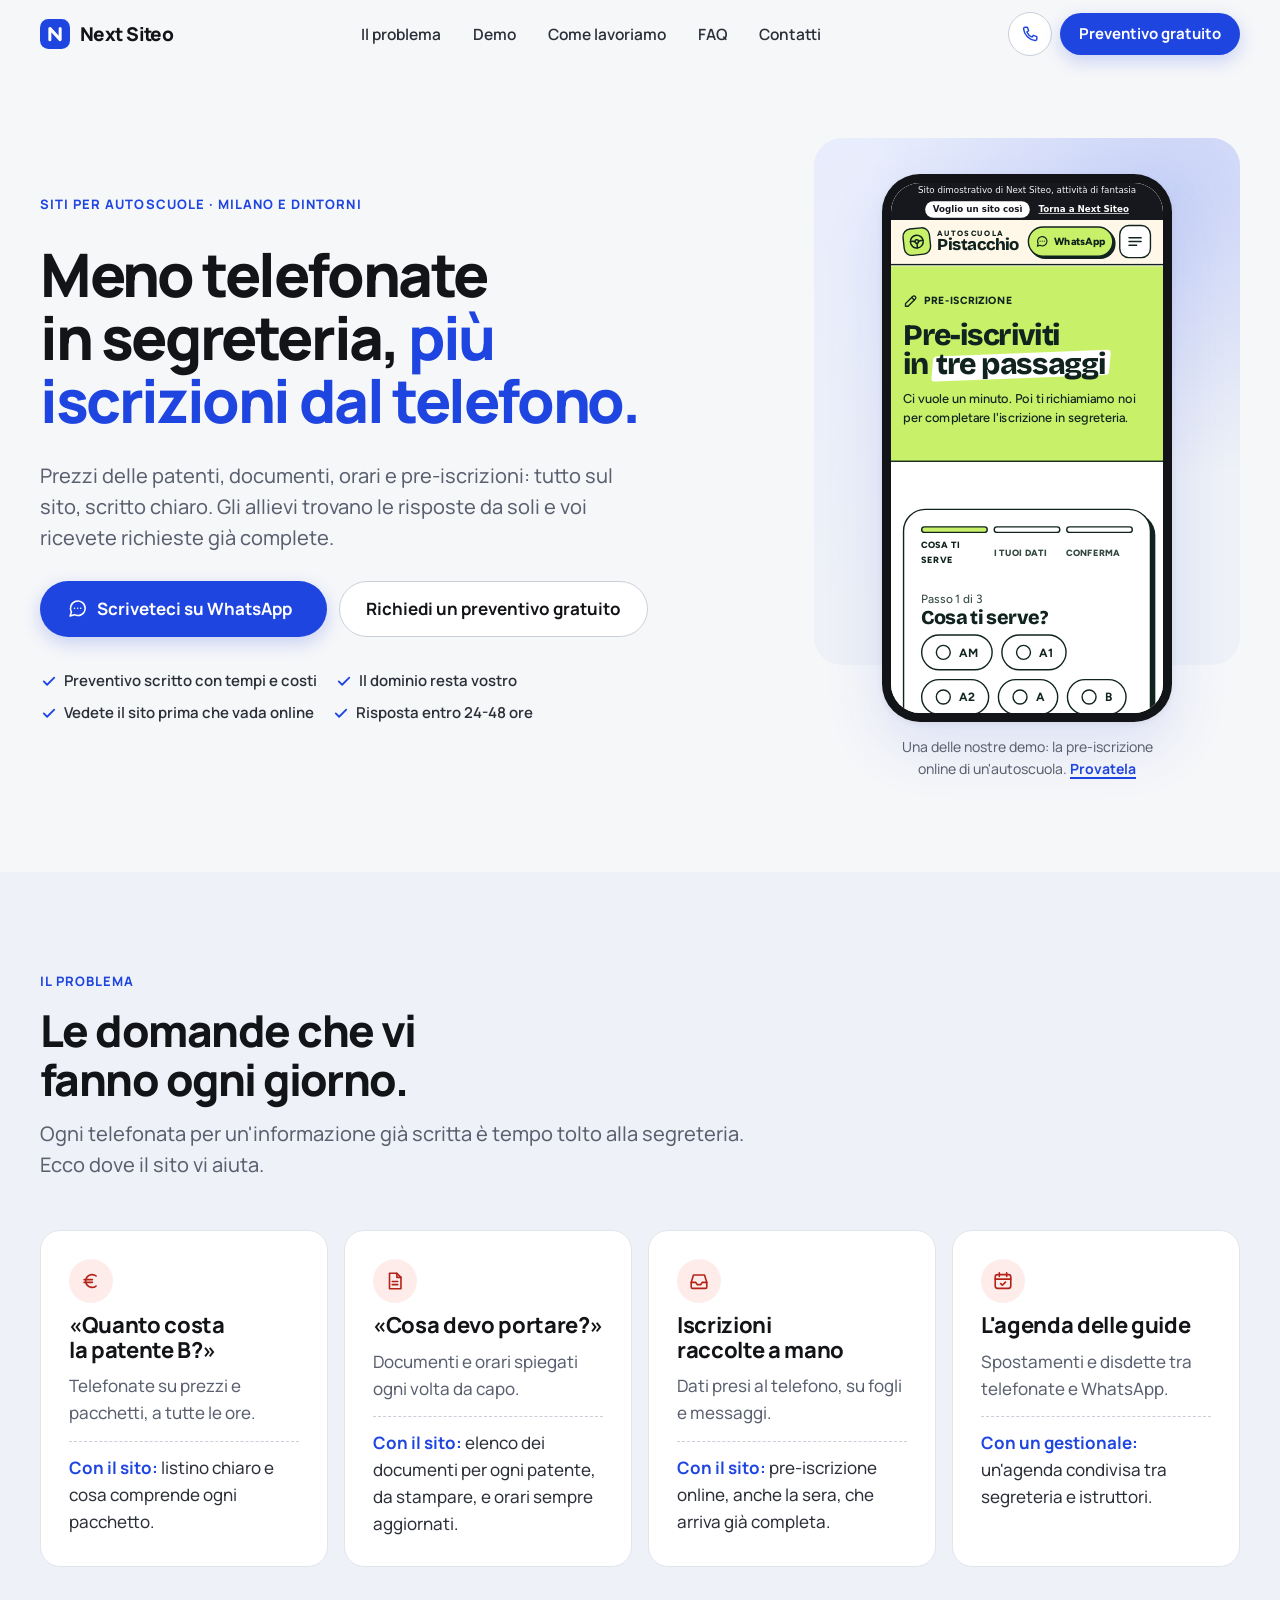
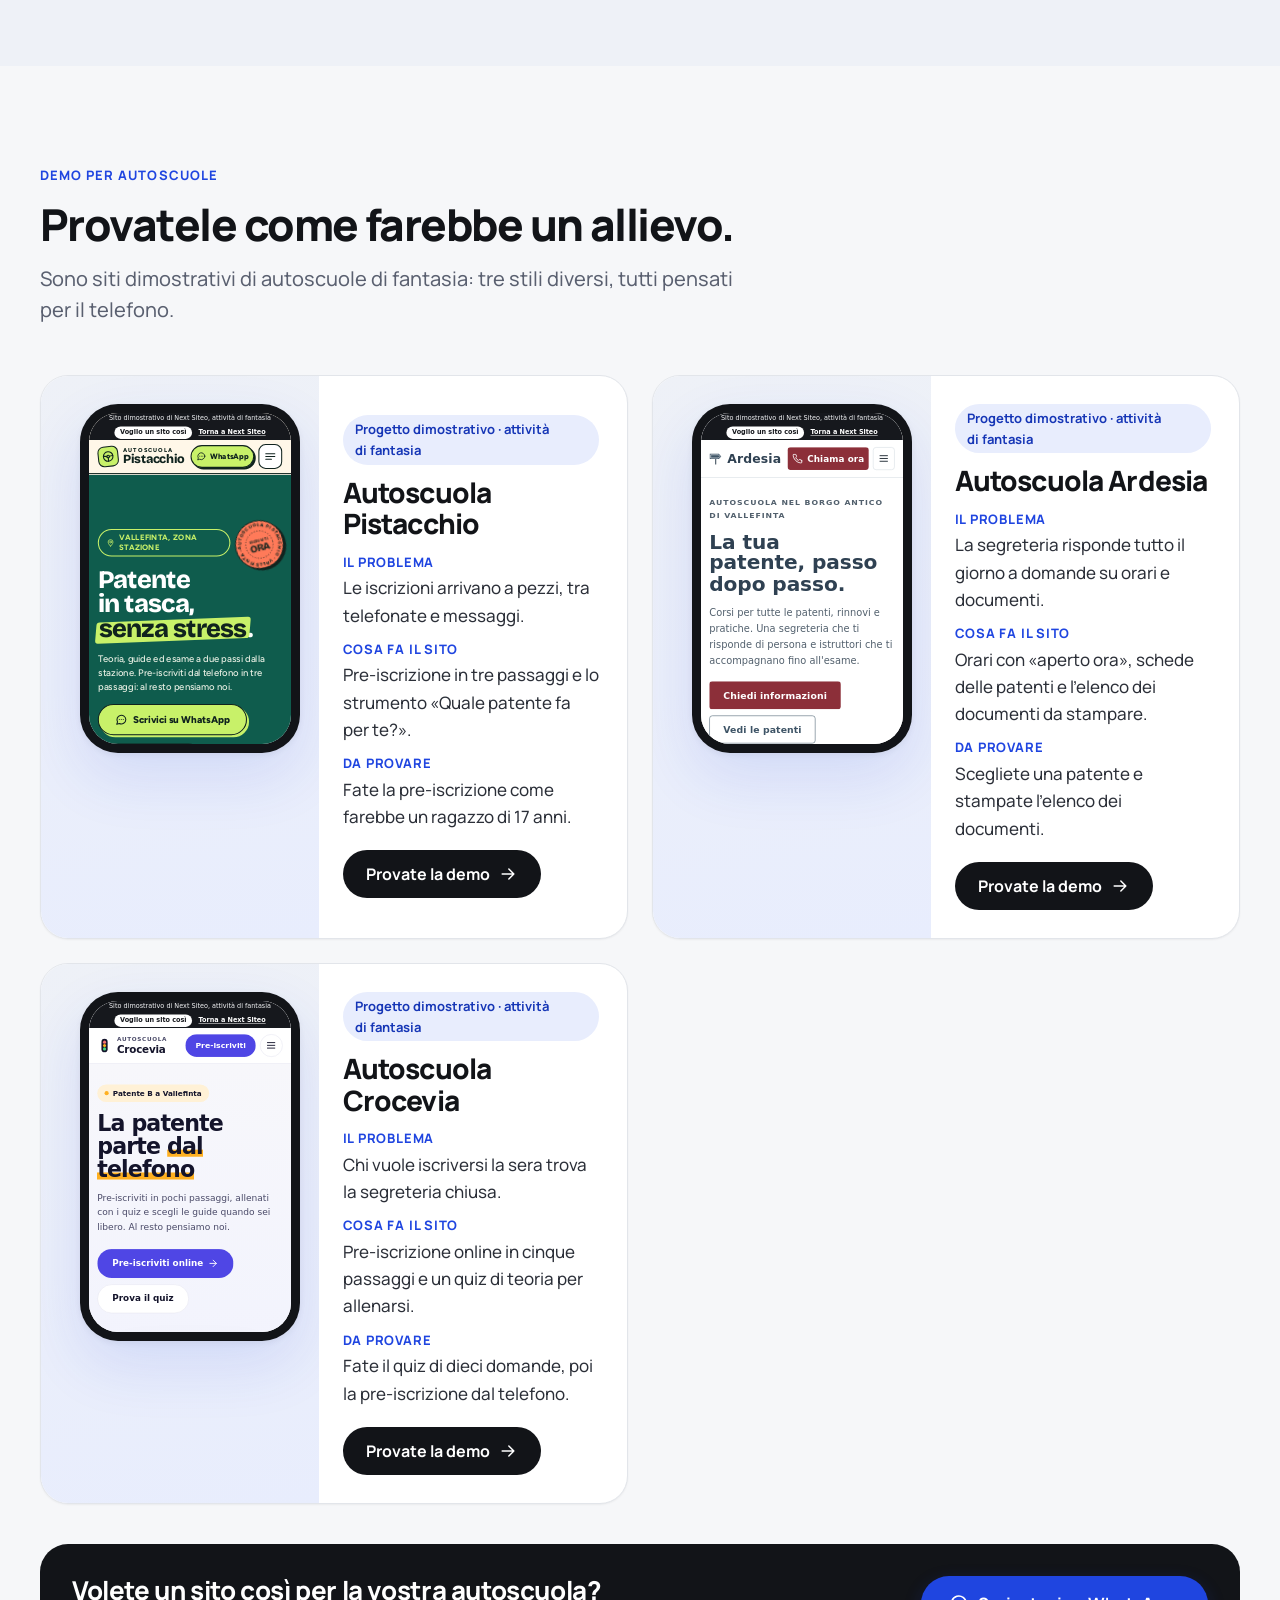
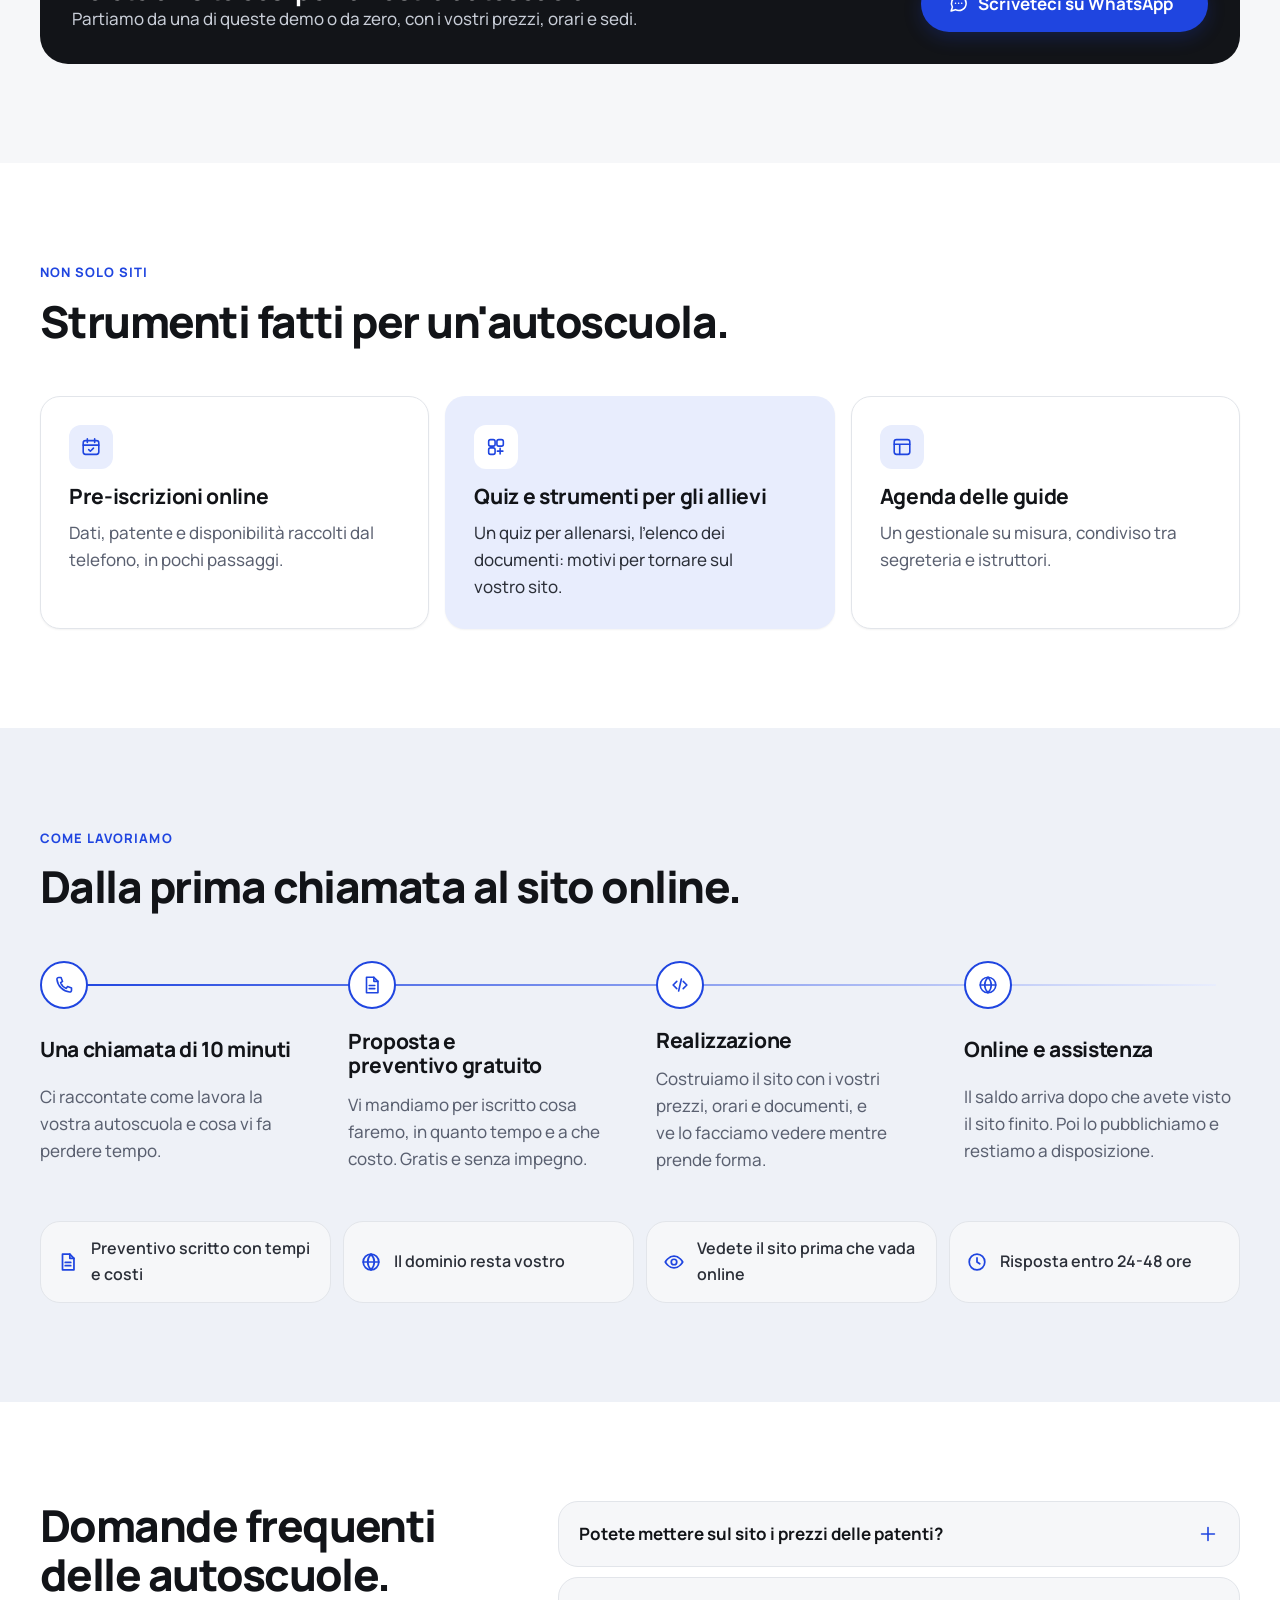
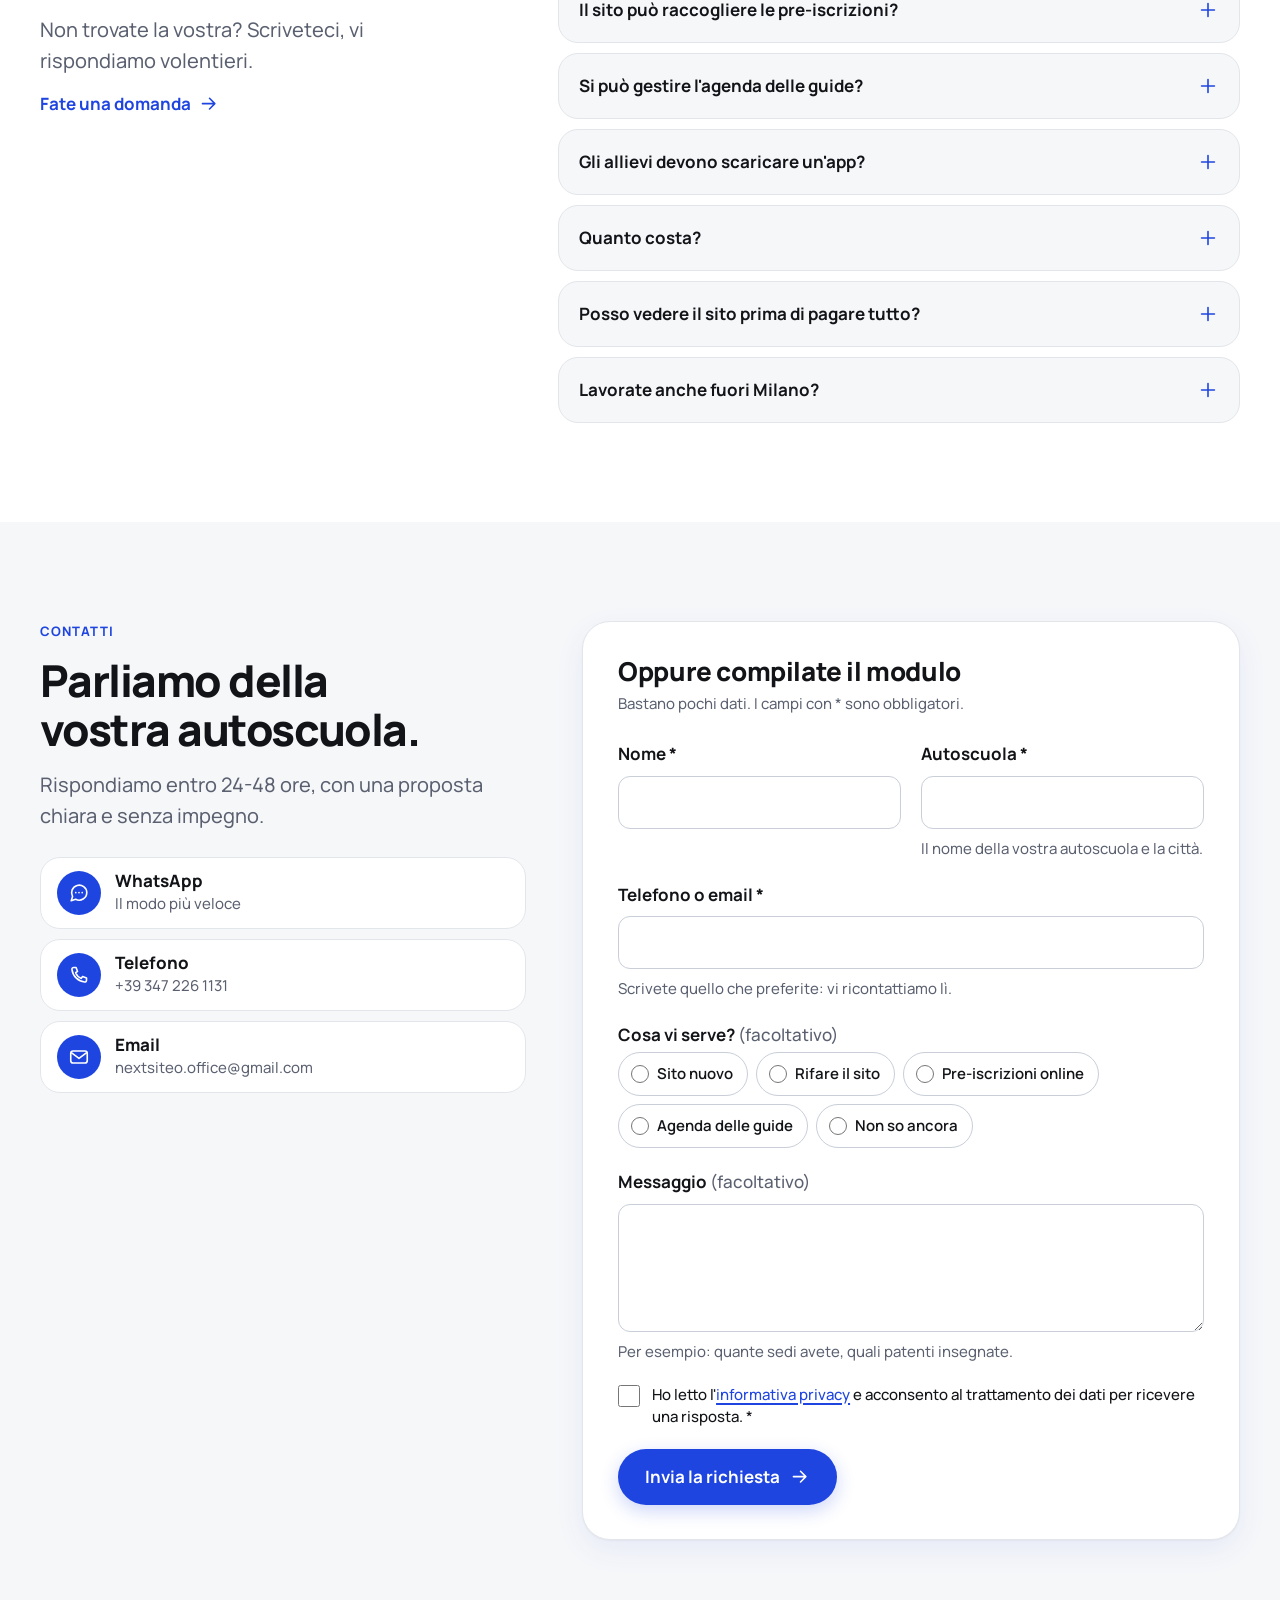
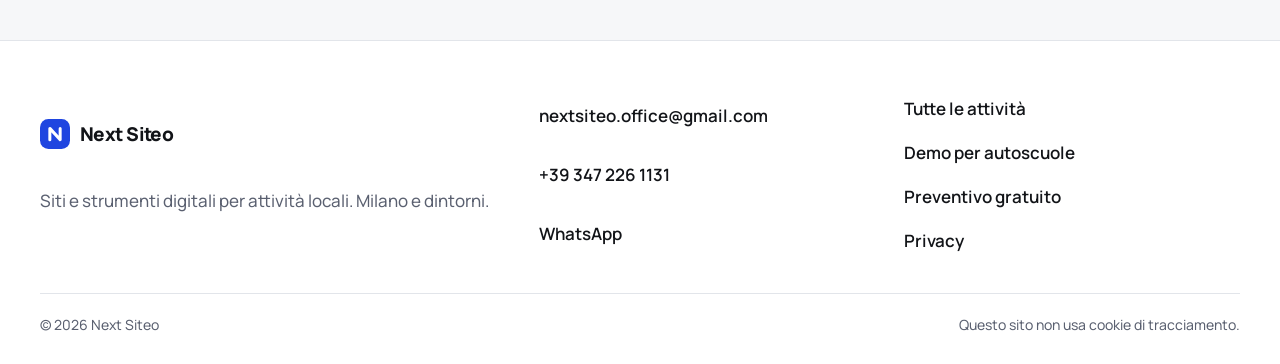
==== autoscuole/index.html @ 2dfad5e0 "Stato di partenza del restyling: ottimizzazione conversioni e demo aggiornate Salva in un commit il " ====
<!doctype html>
<html lang="it">
<head>
  <meta charset="utf-8">
  <meta name="viewport" content="width=device-width, initial-scale=1, viewport-fit=cover">
  <title>Siti web per autoscuole a Milano | Next Siteo</title>
  <meta name="description" content="Siti web per autoscuole: pre-iscrizioni online, quiz di teoria, orari e documenti sempre aggiornati. Provate le demo e chiedete un preventivo gratuito.">
  <meta name="theme-color" content="#F6F7F9">
  <meta name="format-detection" content="telephone=no">

  <!-- INDIRIZZO DEL SITO: se cambiate dominio, sostituite "https://nextsiteo.github.io/" ovunque (vedi README, punto 7) -->
  <link rel="canonical" href="https://nextsiteo.github.io/autoscuole/">

  <meta property="og:type" content="website">
  <meta property="og:locale" content="it_IT">
  <meta property="og:site_name" content="Next Siteo">
  <meta property="og:title" content="Siti web per autoscuole | Next Siteo">
  <meta property="og:description" content="Meno telefonate in segreteria, più iscrizioni dal telefono: pre-iscrizioni online, quiz, orari e documenti. Provate le demo per autoscuole.">
  <meta property="og:url" content="https://nextsiteo.github.io/autoscuole/">
  <meta property="og:image" content="https://nextsiteo.github.io/assets/og-image.png">
  <meta property="og:image:width" content="1200">
  <meta property="og:image:height" content="630">
  <meta property="og:image:alt" content="Next Siteo: siti e strumenti su misura per attività locali">
  <meta name="twitter:card" content="summary_large_image">

  <link rel="icon" href="../assets/favicon.svg" type="image/svg+xml">
  <link rel="preload" href="../assets/fonts/manrope-latin.woff2" as="font" type="font/woff2" crossorigin>
  <link rel="stylesheet" href="../css/style.css">
  <script>document.documentElement.classList.add('js');</script>

  <script type="application/ld+json">
  {
    "@context": "https://schema.org",
    "@type": "ProfessionalService",
    "name": "Next Siteo",
    "description": "Siti web per autoscuole: pre-iscrizioni online, quiz di teoria, orari e documenti, gestionali per l'agenda delle guide.",
    "url": "https://nextsiteo.github.io/autoscuole/",
    "logo": "https://nextsiteo.github.io/assets/favicon.svg",
    "image": "https://nextsiteo.github.io/assets/og-image.png",
    "email": "nextsiteo.office@gmail.com",
    "telephone": "+393472261131",
    "address": {
      "@type": "PostalAddress",
      "addressLocality": "Milano",
      "addressRegion": "MI",
      "addressCountry": "IT"
    },
    "areaServed": [
      { "@type": "City", "name": "Milano" },
      { "@type": "AdministrativeArea", "name": "Lombardia" }
    ],
    "knowsLanguage": "it",
    "serviceType": ["Siti web per autoscuole", "Pre-iscrizioni online", "Gestionali su misura"]
  }
  </script>
  <!-- FAQPage: generato dal testo delle FAQ qui sotto (se cambiate una FAQ, aggiornate anche questo blocco) -->
  <script type="application/ld+json" data-faq-jsonld>
  {
    "@context": "https://schema.org",
    "@type": "FAQPage",
    "mainEntity": [
      {
        "@type": "Question",
        "name": "Potete mettere sul sito i prezzi delle patenti?",
        "acceptedAnswer": {
          "@type": "Answer",
          "text": "Sì, se volete: prezzi, cosa comprende ogni pacchetto e cosa è escluso. Decidete voi quanto mostrare."
        }
      },
      {
        "@type": "Question",
        "name": "Il sito può raccogliere le pre-iscrizioni?",
        "acceptedAnswer": {
          "@type": "Answer",
          "text": "Sì. Gli allievi lasciano dati, patente e disponibilità dal telefono, anche la sera. Voi ricevete la richiesta già completa."
        }
      },
      {
        "@type": "Question",
        "name": "Si può gestire l'agenda delle guide?",
        "acceptedAnswer": {
          "@type": "Answer",
          "text": "Sì, con un gestionale su misura: un'agenda condivisa tra segreteria e istruttori, fatta sul vostro modo di lavorare. Ne parliamo nel preventivo."
        }
      },
      {
        "@type": "Question",
        "name": "Gli allievi devono scaricare un'app?",
        "acceptedAnswer": {
          "@type": "Answer",
          "text": "No. Funziona tutto dal browser del telefono, senza installare niente."
        }
      },
      {
        "@type": "Question",
        "name": "Quanto costa?",
        "acceptedAnswer": {
          "@type": "Answer",
          "text": "Dipende da cosa vi serve: quante pagine, quali funzioni (pre-iscrizioni, quiz, agenda delle guide) e se testi e foto sono già pronti o vanno preparati. Il preventivo è gratuito, scritto e senza impegno. Chiedetelo qui."
        }
      },
      {
        "@type": "Question",
        "name": "Posso vedere il sito prima di pagare tutto?",
        "acceptedAnswer": {
          "@type": "Answer",
          "text": "Sì. Il pagamento è diviso in due parti: un acconto all'inizio e il saldo dopo che avete visto il sito finito."
        }
      },
      {
        "@type": "Question",
        "name": "Lavorate anche fuori Milano?",
        "acceptedAnswer": {
          "@type": "Answer",
          "text": "Sì. Lavoriamo a Milano e in tutte le zone vicine, e in alcuni casi anche fuori dalla Lombardia."
        }
      }
    ]
  }
  </script>
</head>
<body data-pagina="autoscuole">
  <!-- Icone disegnate per il sito: griglia 24x24, tratto 1.75 -->
  <svg class="sprite" aria-hidden="true" focusable="false">
    <symbol id="i-arrow" viewBox="0 0 24 24"><path d="M5 12h14M13 6l6 6-6 6"/></symbol>
    <symbol id="i-menu" viewBox="0 0 24 24"><path d="M4 7h16M4 12h16M4 17h16"/></symbol>
    <symbol id="i-close" viewBox="0 0 24 24"><path d="M6 6l12 12M18 6 6 18"/></symbol>
    <symbol id="i-plus" viewBox="0 0 24 24"><path d="M12 5v14M5 12h14"/></symbol>
    <symbol id="i-check" viewBox="0 0 24 24"><path d="m5 12.5 4.5 4.5L19 7.5"/></symbol>
    <symbol id="i-phone" viewBox="0 0 24 24"><path d="M6.2 3.8h2.6l1.6 4.3-2.1 1.4a10.8 10.8 0 0 0 6.2 6.2l1.4-2.1 4.3 1.6v2.6a1.9 1.9 0 0 1-2 1.9A15.7 15.7 0 0 1 4.3 5.8a1.9 1.9 0 0 1 1.9-2z"/></symbol>
    <symbol id="i-chat" viewBox="0 0 24 24"><path d="M20.5 11.5a8.3 8.3 0 0 1-12.2 7.3L3.5 20.4l1.5-4.5a8.3 8.3 0 1 1 15.5-4.4z"/><path d="M8.5 11.6h.01M12 11.6h.01M15.5 11.6h.01"/></symbol>
    <symbol id="i-mail" viewBox="0 0 24 24"><rect x="3" y="5.5" width="18" height="13" rx="2.5"/><path d="m4 7.5 8 6 8-6"/></symbol>
    <symbol id="i-calendar" viewBox="0 0 24 24"><rect x="3.5" y="5" width="17" height="15" rx="2.5"/><path d="M3.5 10h17M8 3v4M16 3v4"/><path d="m9.5 14.8 1.8 1.8 3.4-3.4"/></symbol>
    <symbol id="i-layout" viewBox="0 0 24 24"><rect x="3.5" y="4" width="17" height="16" rx="2.5"/><path d="M3.5 9h17M9.5 9v11"/></symbol>
    <symbol id="i-apps" viewBox="0 0 24 24"><rect x="4" y="4" width="7" height="7" rx="2"/><rect x="13" y="4" width="7" height="7" rx="2"/><rect x="4" y="13" width="7" height="7" rx="2"/><path d="M16.5 13.5v6M13.5 16.5h6"/></symbol>
    <symbol id="i-doc" viewBox="0 0 24 24"><path d="M6 3.5h8l4.5 4.5v12.5H6z"/><path d="M14 3.5V8h4.5M9 12.5h6M9 16h6"/></symbol>
    <symbol id="i-code" viewBox="0 0 24 24"><path d="m8.5 8-4 4 4 4M15.5 8l4 4-4 4M13.5 5.5l-3 13"/></symbol>
    <symbol id="i-globe" viewBox="0 0 24 24"><circle cx="12" cy="12" r="8.5"/><path d="M3.5 12h17M12 3.5c2.4 2.6 3.6 5.4 3.6 8.5s-1.2 5.9-3.6 8.5c-2.4-2.6-3.6-5.4-3.6-8.5s1.2-5.9 3.6-8.5z"/></symbol>
    <symbol id="i-inbox" viewBox="0 0 24 24"><path d="M3.5 13.5 6 5.5h12l2.5 8v5A1.5 1.5 0 0 1 19 20H5a1.5 1.5 0 0 1-1.5-1.5z"/><path d="M3.5 13.5h5l1.5 2.5h4l1.5-2.5h5"/></symbol>
    <symbol id="i-eye" viewBox="0 0 24 24"><path d="M2.5 12S6 5.5 12 5.5 21.5 12 21.5 12 18 18.5 12 18.5 2.5 12 2.5 12z"/><circle cx="12" cy="12" r="3"/></symbol>
    <symbol id="i-clock" viewBox="0 0 24 24"><circle cx="12" cy="12" r="8.5"/><path d="M12 7.5V12l3 2"/></symbol>
    <symbol id="i-euro" viewBox="0 0 24 24"><path d="M17.5 6.5a7 7 0 1 0 0 11M4.5 10.5h9M4.5 13.5h9"/></symbol>
  </svg>

  <a class="skip-link" href="#contenuto">Vai al contenuto</a>
  <span class="top-sentinel" aria-hidden="true"></span>

  <header class="header" data-header>
    <div class="container header__bar">
      <a class="logo" href="../index.html" aria-label="Next Siteo, vai alla home">
        <svg class="logo__mark" viewBox="0 0 32 32" aria-hidden="true" focusable="false">
          <rect width="32" height="32" rx="9"/>
          <path d="M10.5 22V10l11 12V10"/>
        </svg>
        <span class="logo__word">Next Siteo</span>
      </a>

      <nav class="nav" aria-label="Menu principale">
        <ul class="nav__list" role="list">
          <li><a href="#problemi">Il problema</a></li>
          <li><a href="#demo">Demo</a></li>
          <li><a href="#metodo">Come lavoriamo</a></li>
          <li><a href="#faq">FAQ</a></li>
          <li><a href="#contatti">Contatti</a></li>
        </ul>
      </nav>

      <div class="header__actions">
        <a class="call-btn" href="tel:+393472261131" aria-label="Chiamateci: +39 347 226 1131">
          <svg class="icon" aria-hidden="true"><use href="#i-phone"/></svg>
        </a>
        <a class="btn btn--primary btn--sm header__cta" href="#contatti">Preventivo gratuito</a>
        <button class="menu-btn" type="button" aria-expanded="false" aria-controls="menu-mobile" data-menu-toggle>
          <svg class="icon i-open" aria-hidden="true"><use href="#i-menu"/></svg>
          <svg class="icon i-close" aria-hidden="true"><use href="#i-close"/></svg>
          <span class="sr-only">Apri il menu</span>
        </button>
      </div>
    </div>

    <div class="menu-mobile" id="menu-mobile" data-menu hidden>
      <nav class="container" aria-label="Menu mobile">
        <ul role="list">
          <li><a href="#problemi">Il problema <svg class="icon" aria-hidden="true"><use href="#i-arrow"/></svg></a></li>
          <li><a href="#demo">Demo <svg class="icon" aria-hidden="true"><use href="#i-arrow"/></svg></a></li>
          <li><a href="#metodo">Come lavoriamo <svg class="icon" aria-hidden="true"><use href="#i-arrow"/></svg></a></li>
          <li><a href="#faq">FAQ <svg class="icon" aria-hidden="true"><use href="#i-arrow"/></svg></a></li>
          <li><a href="#contatti">Contatti <svg class="icon" aria-hidden="true"><use href="#i-arrow"/></svg></a></li>
          <li><a href="../index.html">Tutte le attività <svg class="icon" aria-hidden="true"><use href="#i-arrow"/></svg></a></li>
        </ul>
        <a class="btn btn--primary btn--lg btn--block" href="#contatti">Preventivo gratuito</a>
      </nav>
    </div>
  </header>

  <main id="contenuto" tabindex="-1">

    <!-- ============ HERO ============ -->
    <section class="hero" aria-labelledby="hero-title">
      <div class="container hero__grid">
        <div class="hero__text">
          <p class="eyebrow">Siti per autoscuole · Milano e dintorni</p>
          <h1 id="hero-title" class="hero__title">Meno telefonate in segreteria, <span class="accent">più iscrizioni dal telefono.</span></h1>
          <p class="lead hero__lead">Prezzi delle patenti, documenti, orari e pre-iscrizioni: tutto sul sito, scritto chiaro. Gli allievi trovano le risposte da soli e voi ricevete richieste già complete.</p>
          <div class="btn-row">
            <a class="btn btn--primary btn--lg" href="https://wa.me/393472261131?text=Ciao%20Next%20Siteo%2C%20ho%20visto%20la%20pagina%20per%20autoscuole%20e%20vorrei%20informazioni." target="_blank" rel="noopener" data-wa="Ciao Next Siteo, ho visto la pagina per autoscuole e vorrei informazioni.">
              <svg class="icon" aria-hidden="true"><use href="#i-chat"/></svg> Scriveteci su WhatsApp<span class="sr-only"> (si apre in una nuova scheda)</span>
            </a>
            <a class="btn btn--ghost btn--lg" href="#contatti" data-cta-call>Richiedi un preventivo gratuito</a>
          </div>
          <ul class="promises" role="list" aria-label="Cosa vi garantiamo">
            <li><svg class="icon" aria-hidden="true"><use href="#i-check"/></svg>Preventivo scritto con tempi e costi</li>
            <li><svg class="icon" aria-hidden="true"><use href="#i-check"/></svg>Il dominio resta vostro</li>
            <li><svg class="icon" aria-hidden="true"><use href="#i-check"/></svg>Vedete il sito prima che vada online</li>
            <li><svg class="icon" aria-hidden="true"><use href="#i-check"/></svg>Risposta entro 24-48 ore</li>
          </ul>
        </div>

        <div class="hero__visual">
          <div class="hero__panel" aria-hidden="true"></div>
          <figure class="hero__device">
            <div class="device device--phone" inert aria-hidden="true">
              <div class="device__screen" data-screen style="--ratio: 390 / 760">
                <iframe src="../demo/autoscuola-pistacchio/iscrizione.html" title="Anteprima: la pre-iscrizione online della demo Autoscuola Pistacchio" loading="lazy" tabindex="-1" width="390" height="844"></iframe>
              </div>
            </div>
            <figcaption class="hero__caption">Una delle nostre demo: la pre-iscrizione online di un'autoscuola. <a href="../demo/autoscuola-pistacchio/iscrizione.html" data-keep-src>Provatela</a></figcaption>
          </figure>
        </div>
      </div>
    </section>

    <!-- ============ IL PROBLEMA ============ -->
    <section class="section section--tint" id="problemi" aria-labelledby="problemi-title">
      <div class="container">
        <div class="section-head" data-reveal>
          <p class="eyebrow">Il problema</p>
          <h2 id="problemi-title">Le domande che vi fanno ogni giorno.</h2>
          <p class="lead">Ogni telefonata per un'informazione già scritta è tempo tolto alla segreteria. Ecco dove il sito vi aiuta.</p>
        </div>
        <ul class="pains pains--4" role="list">
          <li class="pain" data-reveal>
            <span class="pain__icon"><svg class="icon" aria-hidden="true"><use href="#i-euro"/></svg></span>
            <h3>«Quanto costa la patente B?»</h3>
            <p>Telefonate su prezzi e pacchetti, a tutte le ore.</p>
            <p class="pain__fix"><strong>Con il sito:</strong> listino chiaro e cosa comprende ogni pacchetto.</p>
          </li>
          <li class="pain" data-reveal>
            <span class="pain__icon"><svg class="icon" aria-hidden="true"><use href="#i-doc"/></svg></span>
            <h3>«Cosa devo portare?»</h3>
            <p>Documenti e orari spiegati ogni volta da capo.</p>
            <p class="pain__fix"><strong>Con il sito:</strong> elenco dei documenti per ogni patente, da stampare, e orari sempre aggiornati.</p>
          </li>
          <li class="pain" data-reveal>
            <span class="pain__icon"><svg class="icon" aria-hidden="true"><use href="#i-inbox"/></svg></span>
            <h3>Iscrizioni raccolte a mano</h3>
            <p>Dati presi al telefono, su fogli e messaggi.</p>
            <p class="pain__fix"><strong>Con il sito:</strong> pre-iscrizione online, anche la sera, che arriva già completa.</p>
          </li>
          <li class="pain" data-reveal>
            <span class="pain__icon"><svg class="icon" aria-hidden="true"><use href="#i-calendar"/></svg></span>
            <h3>L'agenda delle guide</h3>
            <p>Spostamenti e disdette tra telefonate e WhatsApp.</p>
            <p class="pain__fix"><strong>Con un gestionale:</strong> un'agenda condivisa tra segreteria e istruttori.</p>
          </li>
        </ul>
      </div>
    </section>

    <!-- ============ DEMO ============ -->
    <section class="section" id="demo" aria-labelledby="demo-title">
      <div class="container">
        <div class="section-head" data-reveal>
          <p class="eyebrow">Demo per autoscuole</p>
          <h2 id="demo-title">Provatele come farebbe un allievo.</h2>
          <p class="lead">Sono siti dimostrativi di autoscuole di fantasia: tre stili diversi, tutti pensati per il telefono.</p>
        </div>

        <div class="works">
          <article class="work" data-reveal>
            <div class="work__preview work__preview--panel">
              <div class="device device--phone" inert aria-hidden="true">
                <div class="device__screen" data-screen style="--ratio: 390 / 640">
                  <iframe src="../demo/autoscuola-pistacchio/index.html" title="Anteprima del sito dimostrativo Autoscuola Pistacchio" loading="lazy" tabindex="-1" width="390" height="844"></iframe>
                </div>
              </div>
            </div>
            <div class="work__body">
              <p class="badge">Progetto dimostrativo · attività di fantasia</p>
              <h3 class="work__title">Autoscuola Pistacchio</h3>
              <dl class="flow">
                <div><dt>Il problema</dt><dd>Le iscrizioni arrivano a pezzi, tra telefonate e messaggi.</dd></div>
                <div><dt>Cosa fa il sito</dt><dd>Pre-iscrizione in tre passaggi e lo strumento «Quale patente fa per te?».</dd></div>
                <div><dt>Da provare</dt><dd>Fate la pre-iscrizione come farebbe un ragazzo di 17 anni.</dd></div>
              </dl>
              <a class="btn btn--dark" href="../demo/autoscuola-pistacchio/index.html" data-keep-src>Provate la demo <svg class="icon" aria-hidden="true"><use href="#i-arrow"/></svg><span class="sr-only"> di Autoscuola Pistacchio</span></a>
            </div>
          </article>

          <article class="work" data-reveal>
            <div class="work__preview work__preview--panel">
              <div class="device device--phone" inert aria-hidden="true">
                <div class="device__screen" data-screen style="--ratio: 390 / 640">
                  <iframe src="../demo/autoscuola-ardesia/index.html" title="Anteprima del sito dimostrativo Autoscuola Ardesia" loading="lazy" tabindex="-1" width="390" height="844"></iframe>
                </div>
              </div>
            </div>
            <div class="work__body">
              <p class="badge">Progetto dimostrativo · attività di fantasia</p>
              <h3 class="work__title">Autoscuola Ardesia</h3>
              <dl class="flow">
                <div><dt>Il problema</dt><dd>La segreteria risponde tutto il giorno a domande su orari e documenti.</dd></div>
                <div><dt>Cosa fa il sito</dt><dd>Orari con «aperto ora», schede delle patenti e l'elenco dei documenti da stampare.</dd></div>
                <div><dt>Da provare</dt><dd>Scegliete una patente e stampate l'elenco dei documenti.</dd></div>
              </dl>
              <a class="btn btn--dark" href="../demo/autoscuola-ardesia/index.html" data-keep-src>Provate la demo <svg class="icon" aria-hidden="true"><use href="#i-arrow"/></svg><span class="sr-only"> di Autoscuola Ardesia</span></a>
            </div>
          </article>

          <article class="work" data-reveal>
            <div class="work__preview work__preview--panel">
              <div class="device device--phone" inert aria-hidden="true">
                <div class="device__screen" data-screen style="--ratio: 390 / 640">
                  <iframe src="../demo/autoscuole-crocevia/index.html" title="Anteprima del sito dimostrativo Autoscuola Crocevia" loading="lazy" tabindex="-1" width="390" height="844"></iframe>
                </div>
              </div>
            </div>
            <div class="work__body">
              <p class="badge">Progetto dimostrativo · attività di fantasia</p>
              <h3 class="work__title">Autoscuola Crocevia</h3>
              <dl class="flow">
                <div><dt>Il problema</dt><dd>Chi vuole iscriversi la sera trova la segreteria chiusa.</dd></div>
                <div><dt>Cosa fa il sito</dt><dd>Pre-iscrizione online in cinque passaggi e un quiz di teoria per allenarsi.</dd></div>
                <div><dt>Da provare</dt><dd>Fate il quiz di dieci domande, poi la pre-iscrizione dal telefono.</dd></div>
              </dl>
              <a class="btn btn--dark" href="../demo/autoscuole-crocevia/index.html" data-keep-src>Provate la demo <svg class="icon" aria-hidden="true"><use href="#i-arrow"/></svg><span class="sr-only"> di Autoscuola Crocevia</span></a>
            </div>
          </article>
        </div>

        <div class="cta-band" data-reveal>
          <div>
            <h3>Volete un sito così per la vostra autoscuola?</h3>
            <p>Partiamo da una di queste demo o da zero, con i vostri prezzi, orari e sedi.</p>
          </div>
          <a class="btn btn--primary btn--lg" href="https://wa.me/393472261131?text=Ciao%20Next%20Siteo%2C%20ho%20visto%20le%20demo%20per%20autoscuole%20e%20vorrei%20qualcosa%20di%20simile." target="_blank" rel="noopener" data-wa="Ciao Next Siteo, ho visto le demo per autoscuole e vorrei qualcosa di simile.">
            <svg class="icon" aria-hidden="true"><use href="#i-chat"/></svg> Scriveteci su WhatsApp<span class="sr-only"> (si apre in una nuova scheda)</span>
          </a>
        </div>
      </div>
    </section>

    <!-- ============ NON SOLO SITI ============ -->
    <section class="section section--white" id="servizi" aria-labelledby="servizi-title">
      <div class="container">
        <div class="section-head" data-reveal>
          <p class="eyebrow">Non solo siti</p>
          <h2 id="servizi-title">Strumenti fatti per un'autoscuola.</h2>
        </div>
        <ul class="pains" role="list">
          <li class="tile" data-reveal>
            <span class="tile__icon"><svg class="icon" aria-hidden="true"><use href="#i-calendar"/></svg></span>
            <h3>Pre-iscrizioni online</h3>
            <p>Dati, patente e disponibilità raccolti dal telefono, in pochi passaggi.</p>
          </li>
          <li class="tile tile--soft" data-reveal>
            <span class="tile__icon"><svg class="icon" aria-hidden="true"><use href="#i-apps"/></svg></span>
            <h3>Quiz e strumenti per gli allievi</h3>
            <p>Un quiz per allenarsi, l'elenco dei documenti: motivi per tornare sul vostro sito.</p>
          </li>
          <li class="tile" data-reveal>
            <span class="tile__icon"><svg class="icon" aria-hidden="true"><use href="#i-layout"/></svg></span>
            <h3>Agenda delle guide</h3>
            <p>Un gestionale su misura, condiviso tra segreteria e istruttori.</p>
          </li>
        </ul>
      </div>
    </section>

    <!-- ============ COME LAVORIAMO ============ -->
    <section class="section section--tint" id="metodo" aria-labelledby="metodo-title">
      <div class="container">
        <div class="section-head" data-reveal>
          <p class="eyebrow">Come lavoriamo</p>
          <h2 id="metodo-title">Dalla prima chiamata al sito online.</h2>
        </div>
        <ol class="steps" role="list">
          <li class="step" data-reveal>
            <span class="step__icon"><svg class="icon" aria-hidden="true"><use href="#i-phone"/></svg></span>
            <h3>Una chiamata di 10 minuti</h3>
            <p>Ci raccontate come lavora la vostra autoscuola e cosa vi fa perdere tempo.</p>
          </li>
          <li class="step" data-reveal>
            <span class="step__icon"><svg class="icon" aria-hidden="true"><use href="#i-doc"/></svg></span>
            <h3>Proposta e preventivo gratuito</h3>
            <p>Vi mandiamo per iscritto cosa faremo, in quanto tempo e a che costo. Gratis e senza impegno.</p>
          </li>
          <li class="step" data-reveal>
            <span class="step__icon"><svg class="icon" aria-hidden="true"><use href="#i-code"/></svg></span>
            <h3>Realizzazione</h3>
            <p>Costruiamo il sito con i vostri prezzi, orari e documenti, e ve lo facciamo vedere mentre prende forma.</p>
          </li>
          <li class="step" data-reveal>
            <span class="step__icon"><svg class="icon" aria-hidden="true"><use href="#i-globe"/></svg></span>
            <h3>Online e assistenza</h3>
            <p>Il saldo arriva dopo che avete visto il sito finito. Poi lo pubblichiamo e restiamo a disposizione.</p>
          </li>
        </ol>
        <ul class="promises promises--boxed" role="list" aria-label="Cosa vi garantiamo" data-reveal>
          <li><svg class="icon" aria-hidden="true"><use href="#i-doc"/></svg>Preventivo scritto con tempi e costi</li>
          <li><svg class="icon" aria-hidden="true"><use href="#i-globe"/></svg>Il dominio resta vostro</li>
          <li><svg class="icon" aria-hidden="true"><use href="#i-eye"/></svg>Vedete il sito prima che vada online</li>
          <li><svg class="icon" aria-hidden="true"><use href="#i-clock"/></svg>Risposta entro 24-48 ore</li>
        </ul>
      </div>
    </section>

    <!-- ============ FAQ ============ -->
    <section class="section section--white" id="faq" aria-labelledby="faq-title">
      <div class="container faq">
        <div class="faq__head" data-reveal>
          <h2 id="faq-title">Domande frequenti delle autoscuole.</h2>
          <p class="lead">Non trovate la vostra? Scriveteci, vi rispondiamo volentieri.</p>
          <a class="link-arrow" href="#contatti">Fate una domanda <svg class="icon" aria-hidden="true"><use href="#i-arrow"/></svg></a>
        </div>
        <div class="faq__list" data-reveal>
          <details class="faq__item">
            <summary><h3 class="faq__q">Potete mettere sul sito i prezzi delle patenti?</h3><svg class="icon faq__sign" aria-hidden="true"><use href="#i-plus"/></svg></summary>
            <p>Sì, se volete: prezzi, cosa comprende ogni pacchetto e cosa è escluso. Decidete voi quanto mostrare.</p>
          </details>
          <details class="faq__item">
            <summary><h3 class="faq__q">Il sito può raccogliere le pre-iscrizioni?</h3><svg class="icon faq__sign" aria-hidden="true"><use href="#i-plus"/></svg></summary>
            <p>Sì. Gli allievi lasciano dati, patente e disponibilità dal telefono, anche la sera. Voi ricevete la richiesta già completa.</p>
          </details>
          <details class="faq__item">
            <summary><h3 class="faq__q">Si può gestire l'agenda delle guide?</h3><svg class="icon faq__sign" aria-hidden="true"><use href="#i-plus"/></svg></summary>
            <p>Sì, con un gestionale su misura: un'agenda condivisa tra segreteria e istruttori, fatta sul vostro modo di lavorare. Ne parliamo nel preventivo.</p>
          </details>
          <details class="faq__item">
            <summary><h3 class="faq__q">Gli allievi devono scaricare un'app?</h3><svg class="icon faq__sign" aria-hidden="true"><use href="#i-plus"/></svg></summary>
            <p>No. Funziona tutto dal browser del telefono, senza installare niente.</p>
          </details>
          <details class="faq__item">
            <summary><h3 class="faq__q">Quanto costa?</h3><svg class="icon faq__sign" aria-hidden="true"><use href="#i-plus"/></svg></summary>
            <p>Dipende da cosa vi serve: quante pagine, quali funzioni (pre-iscrizioni, quiz, agenda delle guide) e se testi e foto sono già pronti o vanno preparati. Il preventivo è gratuito, scritto e senza impegno. <a href="#contatti">Chiedetelo qui</a>.</p>
          </details>
          <details class="faq__item">
            <summary><h3 class="faq__q">Posso vedere il sito prima di pagare tutto?</h3><svg class="icon faq__sign" aria-hidden="true"><use href="#i-plus"/></svg></summary>
            <p>Sì. Il pagamento è diviso in due parti: un acconto all'inizio e il saldo dopo che avete visto il sito finito.</p>
          </details>
          <details class="faq__item">
            <summary><h3 class="faq__q">Lavorate anche fuori Milano?</h3><svg class="icon faq__sign" aria-hidden="true"><use href="#i-plus"/></svg></summary>
            <p>Sì. Lavoriamo a Milano e in tutte le zone vicine, e in alcuni casi anche fuori dalla Lombardia.</p>
          </details>
        </div>
      </div>
    </section>

    <!-- ============ CONTATTI ============ -->
    <section class="section" id="contatti" aria-labelledby="contatti-title">
      <div class="container contact">
        <div class="contact__intro" data-reveal>
          <p class="eyebrow">Contatti</p>
          <h2 id="contatti-title">Parliamo della vostra autoscuola.</h2>
          <p class="lead">Rispondiamo entro 24-48 ore, con una proposta chiara e senza impegno.</p>

          <ul class="direct" role="list">
            <li>
              <a class="direct__link" href="https://wa.me/393472261131?text=Ciao%20Next%20Siteo%2C%20ho%20visto%20la%20pagina%20per%20autoscuole%20e%20vorrei%20informazioni." target="_blank" rel="noopener" data-wa="Ciao Next Siteo, ho visto la pagina per autoscuole e vorrei informazioni.">
                <span class="direct__icon"><svg class="icon" aria-hidden="true"><use href="#i-chat"/></svg></span>
                <span><strong>WhatsApp</strong><span class="direct__value">Il modo più veloce</span></span>
                <span class="sr-only">(si apre in una nuova scheda)</span>
              </a>
            </li>
            <li>
              <a class="direct__link" href="tel:+393472261131">
                <span class="direct__icon"><svg class="icon" aria-hidden="true"><use href="#i-phone"/></svg></span>
                <span><strong>Telefono</strong><span class="direct__value">+39 347 226 1131</span></span>
              </a>
            </li>
            <li>
              <a class="direct__link" href="mailto:nextsiteo.office@gmail.com?subject=Sito%20per%20autoscuola">
                <span class="direct__icon"><svg class="icon" aria-hidden="true"><use href="#i-mail"/></svg></span>
                <span><strong>Email</strong><span class="direct__value">nextsiteo.office@gmail.com</span></span>
              </a>
            </li>
          </ul>
        </div>

        <div class="form-card" data-reveal>
          <h3 class="form-card__title">Oppure compilate il modulo</h3>
          <p class="form-card__hint">Bastano pochi dati. I campi con * sono obbligatori.</p>

          <!-- Stesso modulo della home: invia a Formspree (vedi README, punto 6) -->
          <form class="form" action="https://formspree.io/f/xrpeanrd" method="POST" novalidate data-contact-form>
            <div class="form__summary" data-form-summary tabindex="-1" hidden>
              <p><strong>Controllate questi campi:</strong></p>
              <ul data-form-summary-list></ul>
            </div>

            <div class="form__row">
              <div class="field">
                <label for="f-nome">Nome *</label>
                <input id="f-nome" name="nome" type="text" autocomplete="name" required aria-describedby="f-nome-err">
                <p class="field__error" id="f-nome-err" hidden></p>
              </div>
              <div class="field">
                <label for="f-attivita">Autoscuola *</label>
                <input id="f-attivita" name="attivita" type="text" autocomplete="organization" required aria-describedby="f-attivita-hint f-attivita-err">
                <p class="field__hint" id="f-attivita-hint">Il nome della vostra autoscuola e la città.</p>
                <p class="field__error" id="f-attivita-err" hidden></p>
              </div>
            </div>

            <div class="field">
              <label for="f-contatto">Telefono o email *</label>
              <input id="f-contatto" name="contatto" type="text" autocomplete="email" inputmode="email" required aria-describedby="f-contatto-hint f-contatto-err">
              <p class="field__hint" id="f-contatto-hint">Scrivete quello che preferite: vi ricontattiamo lì.</p>
              <p class="field__error" id="f-contatto-err" hidden></p>
            </div>

            <fieldset class="field choices">
              <legend>Cosa vi serve? <span class="field__opt">(facoltativo)</span></legend>
              <label class="choice"><input type="radio" name="servizio" value="Sito nuovo"> Sito nuovo</label>
              <label class="choice"><input type="radio" name="servizio" value="Rifare il sito"> Rifare il sito</label>
              <label class="choice"><input type="radio" name="servizio" value="Prenotazioni online"> Pre-iscrizioni online</label>
              <label class="choice"><input type="radio" name="servizio" value="Gestionale"> Agenda delle guide</label>
              <label class="choice"><input type="radio" name="servizio" value="Non so ancora"> Non so ancora</label>
            </fieldset>

            <div class="field">
              <label for="f-msg">Messaggio <span class="field__opt">(facoltativo)</span></label>
              <textarea id="f-msg" name="messaggio" rows="3" maxlength="2000" aria-describedby="f-msg-hint"></textarea>
              <p class="field__hint" id="f-msg-hint">Per esempio: quante sedi avete, quali patenti insegnate.</p>
            </div>

            <!-- Campo trappola anti-spam (Formspree lo ignora se vuoto): nascosto a persone e screen reader -->
            <div class="form__hp" aria-hidden="true">
              <label for="f-gotcha">Lasciate vuoto questo campo</label>
              <input id="f-gotcha" type="text" name="_gotcha" tabindex="-1" autocomplete="off">
            </div>
            <input type="hidden" name="_subject" value="Nuova richiesta dalla pagina autoscuole di Next Siteo">
            <input type="hidden" name="provenienza" value="autoscuole" data-provenienza>
            <input type="hidden" name="email" value="" data-reply-email>

            <div class="field">
              <label class="checkbox" for="f-privacy">
                <input id="f-privacy" name="privacy" type="checkbox" value="accettata" required aria-describedby="f-privacy-err">
                <span>Ho letto l'<a href="../privacy.html">informativa privacy</a> e acconsento al trattamento dei dati per ricevere una risposta. *</span>
              </label>
              <p class="field__error" id="f-privacy-err" hidden></p>
            </div>

            <div>
              <button class="btn btn--primary btn--lg" type="submit" data-submit>Invia la richiesta <svg class="icon" aria-hidden="true"><use href="#i-arrow"/></svg></button>
            </div>

            <div class="form__status" data-form-status role="status" aria-live="polite" tabindex="-1" hidden></div>
          </form>
        </div>
      </div>
    </section>
  </main>

  <footer class="footer">
    <div class="container footer__grid">
      <div class="footer__brand">
        <a class="logo" href="../index.html" aria-label="Next Siteo, vai alla home">
          <svg class="logo__mark" viewBox="0 0 32 32" aria-hidden="true" focusable="false">
            <rect width="32" height="32" rx="9"/>
            <path d="M10.5 22V10l11 12V10"/>
          </svg>
          <span class="logo__word">Next Siteo</span>
        </a>
        <p>Siti e strumenti digitali per attività locali. Milano e dintorni.</p>
      </div>
      <address class="footer__contacts">
        <a href="mailto:nextsiteo.office@gmail.com">nextsiteo.office@gmail.com</a>
        <a href="tel:+393472261131">+39 347 226 1131</a>
        <a href="https://wa.me/393472261131?text=Ciao%20Next%20Siteo%2C%20ho%20visto%20la%20pagina%20per%20autoscuole%20e%20vorrei%20informazioni." target="_blank" rel="noopener" data-wa="Ciao Next Siteo, ho visto la pagina per autoscuole e vorrei informazioni.">WhatsApp<span class="sr-only"> (si apre in una nuova scheda)</span></a>
        <a href="#" target="_blank" rel="noopener" data-google-profile hidden>Scheda Google<span class="sr-only"> (si apre in una nuova scheda)</span></a>
      </address>
      <nav class="footer__links" aria-label="Link utili">
        <a href="../index.html">Tutte le attività</a>
        <a href="#demo">Demo per autoscuole</a>
        <a href="#contatti">Preventivo gratuito</a>
        <a href="../privacy.html">Privacy</a>
      </nav>
    </div>
    <div class="container footer__legal">
      <p>© <span data-year>2026</span> Next Siteo</p>
      <!-- DATI FISCALI [DA COMPLETARE]: come nel footer della home -->
      <p>Questo sito non usa cookie di tracciamento.</p>
    </div>
  </footer>

  <a class="wa-float" href="https://wa.me/393472261131?text=Ciao%20Next%20Siteo%2C%20ho%20visto%20la%20pagina%20per%20autoscuole%20e%20vorrei%20informazioni." target="_blank" rel="noopener" data-wa="Ciao Next Siteo, ho visto la pagina per autoscuole e vorrei informazioni." data-wa-float>
    <svg class="icon" aria-hidden="true"><use href="#i-chat"/></svg><span>WhatsApp</span><span class="sr-only"> (si apre in una nuova scheda)</span>
  </a>

  <script src="../js/config.js" defer></script>
  <script src="../js/main.js" defer></script>
</body>
</html>
---- css/style.css ----
/* ==================================================================
   NEXT SITEO · STILI
   Tema chiaro, un solo accento (blu cobalto), un solo font (Manrope).
   Contrasti WCAG verificati:
   testo #121418 su #F6F7F9 17.2:1 · secondario #5A6070 su #F6F7F9 5.9:1
   accento #1F45E0 su bianco 7:1 · bianco su accento 7:1
   Forme: pulsanti a pillola, card e riquadri 20px, campi 12px.
   ================================================================== */

/* ---------- Font (self-hosted, licenza OFL in assets/fonts) ---------- */
@font-face {
  font-family: 'Manrope';
  src: url('../assets/fonts/manrope-latin.woff2') format('woff2');
  font-weight: 400 800;
  font-style: normal;
  font-display: swap;
}

:root {
  --bg: #f6f7f9;
  --surface: #ffffff;
  --tint: #eef1f7;
  --ink: #121418;
  --ink-2: #2b2f38;
  --muted: #5a6070;
  --line: #e2e5ea;
  --line-strong: #c9ced8;
  --accent: #1f45e0;
  --accent-strong: #1636b6;
  --accent-soft: #e8edfd;
  --ok-bg: #e7f6ee;
  --ok-ink: #0b5a37;
  --err: #b42318;
  --err-bg: #fdecea;

  --font: 'Manrope', system-ui, -apple-system, 'Segoe UI', Roboto, 'Helvetica Neue', Arial, sans-serif;

  --fs-h1: clamp(2.25rem, 1.55rem + 3vw, 3.75rem);
  --fs-h2: clamp(1.875rem, 1.45rem + 1.8vw, 2.75rem);
  --fs-h3: clamp(1.1875rem, 1.12rem + 0.3vw, 1.3125rem);
  --fs-lead: clamp(1.0625rem, 1rem + 0.35vw, 1.25rem);
  --fs-body: clamp(1rem, 0.97rem + 0.15vw, 1.0625rem);
  --fs-small: 0.9375rem;

  --r-sm: 12px;
  --r-md: 20px;
  --r-lg: 28px;
  --r-pill: 999px;

  --shadow-sm: 0 1px 2px rgb(18 20 24 / 0.05);
  --shadow-md: 0 1px 2px rgb(18 20 24 / 0.04), 0 10px 30px rgb(31 69 224 / 0.07);
  --shadow-lg: 0 2px 6px rgb(18 20 24 / 0.06), 0 24px 60px rgb(31 69 224 / 0.12);

  --gutter: clamp(16px, 4vw, 40px);
  --maxw: 1200px;
  --header-h: 68px;
  --section-pad: clamp(4rem, 3rem + 4vw, 7rem);

  --ease: cubic-bezier(0.16, 1, 0.3, 1);
}

/* ---------- Base ---------- */
*,
*::before,
*::after {
  box-sizing: border-box;
}
html {
  -webkit-text-size-adjust: 100%;
  text-size-adjust: 100%;
  scroll-padding-top: calc(var(--header-h) + 16px);
}
@media (prefers-reduced-motion: no-preference) {
  html {
    scroll-behavior: smooth;
  }
}
body {
  margin: 0;
  background: var(--bg);
  color: var(--ink);
  font-family: var(--font);
  font-size: var(--fs-body);
  font-weight: 450;
  line-height: 1.6;
  -webkit-font-smoothing: antialiased;
  overflow-x: clip;
}
h1,
h2,
h3,
p,
ul,
ol,
figure,
dl,
dd {
  margin: 0;
}
h1,
h2,
h3 {
  font-weight: 800;
  line-height: 1.12;
  letter-spacing: -0.025em;
  text-wrap: balance;
}
h2 {
  font-size: var(--fs-h2);
  letter-spacing: -0.035em;
}
h3 {
  font-size: var(--fs-h3);
  font-weight: 750;
  letter-spacing: -0.015em;
}
p {
  text-wrap: pretty;
}
img,
svg,
iframe {
  display: block;
  max-width: 100%;
}
ul[role='list'],
ol[role='list'] {
  list-style: none;
  padding: 0;
}
a {
  color: var(--accent);
  text-decoration-thickness: 1.5px;
  text-underline-offset: 3px;
}
button,
input,
textarea {
  font: inherit;
  color: inherit;
}
button {
  cursor: pointer;
}
[hidden] {
  display: none !important;
}
.sprite {
  position: absolute;
  width: 0;
  height: 0;
  overflow: hidden;
}
.icon {
  width: 1.25em;
  height: 1.25em;
  flex: none;
  fill: none;
  stroke: currentColor;
  stroke-width: 1.75;
  stroke-linecap: round;
  stroke-linejoin: round;
}
.sr-only {
  position: absolute !important;
  width: 1px;
  height: 1px;
  padding: 0;
  margin: -1px;
  overflow: hidden;
  clip: rect(0, 0, 0, 0);
  white-space: nowrap;
  border: 0;
}

/* ---------- Focus visibile ---------- */
:focus-visible {
  outline: 3px solid var(--accent);
  outline-offset: 3px;
  border-radius: 6px;
}
main:focus {
  outline: none;
}
.skip-link {
  position: absolute;
  left: 16px;
  top: 12px;
  z-index: 100;
  padding: 10px 18px;
  background: var(--ink);
  color: #fff;
  border-radius: var(--r-pill);
  font-weight: 700;
  text-decoration: none;
  transform: translateY(-200%);
}
.skip-link:focus {
  transform: none;
}

/* ---------- Layout ---------- */
.container {
  width: min(100% - 2 * var(--gutter), var(--maxw));
  margin-inline: auto;
}
.section {
  padding-block: var(--section-pad);
}
.section--white {
  background: var(--surface);
}
.section--tint {
  background: var(--tint);
}
.section-head {
  display: grid;
  gap: 14px;
  max-width: 44rem;
  margin-bottom: clamp(2rem, 1.5rem + 2vw, 3.5rem);
}
.eyebrow {
  font-size: 0.8125rem;
  font-weight: 750;
  letter-spacing: 0.08em;
  text-transform: uppercase;
  color: var(--accent);
}
.lead {
  font-size: var(--fs-lead);
  line-height: 1.55;
  color: var(--muted);
  max-width: 38em;
}
.accent {
  color: var(--accent);
}

/* ---------- Pulsanti ---------- */
.btn {
  display: inline-flex;
  align-items: center;
  justify-content: center;
  gap: 0.5em;
  min-height: 48px;
  padding: 0 22px;
  border: 1px solid transparent;
  border-radius: var(--r-pill);
  font-size: 1rem;
  font-weight: 700;
  line-height: 1.15;
  text-align: center;
  text-decoration: none;
  white-space: nowrap;
  transition:
    transform 0.25s var(--ease),
    background-color 0.2s ease,
    border-color 0.2s ease,
    box-shadow 0.25s var(--ease);
  -webkit-tap-highlight-color: transparent;
  touch-action: manipulation;
}
.btn:active {
  transform: scale(0.98);
}
.btn--primary {
  background: var(--accent);
  color: #fff;
  box-shadow: 0 6px 18px rgb(31 69 224 / 0.22);
}
.btn--primary:hover {
  background: var(--accent-strong);
}
.btn--ghost {
  background: var(--surface);
  color: var(--ink);
  border-color: var(--line-strong);
}
.btn--ghost:hover {
  border-color: var(--ink);
}
.btn--dark {
  background: var(--ink);
  color: #fff;
}
.btn--dark:hover {
  background: var(--ink-2);
}
.btn--sm {
  min-height: 42px;
  padding: 0 18px;
  font-size: 0.9375rem;
}
.btn--lg {
  min-height: 56px;
  padding: 0 26px;
  font-size: 1.0625rem;
}
.btn--block {
  display: flex;
  width: 100%;
}
@media (hover: hover) and (prefers-reduced-motion: no-preference) {
  .btn:hover {
    transform: translateY(-1px);
  }
  .btn:active {
    transform: scale(0.98);
  }
}
.btn-row {
  display: flex;
  flex-wrap: wrap;
  gap: 12px;
}
.link-arrow {
  display: inline-flex;
  align-items: center;
  gap: 0.4em;
  font-weight: 700;
  text-decoration: none;
}
.link-arrow:hover {
  text-decoration: underline;
}

/* ---------- Header ---------- */
.top-sentinel {
  position: absolute;
  top: 0;
  height: 1px;
  width: 1px;
}
.header {
  position: sticky;
  top: 0;
  z-index: 50;
  background: rgb(246 247 249 / 0.86);
  -webkit-backdrop-filter: blur(14px) saturate(1.4);
  backdrop-filter: blur(14px) saturate(1.4);
  border-bottom: 1px solid transparent;
  transition:
    border-color 0.2s ease,
    box-shadow 0.2s ease;
}
.header.is-scrolled {
  border-bottom-color: var(--line);
  box-shadow: 0 6px 20px rgb(18 20 24 / 0.04);
}
@media (prefers-reduced-transparency: reduce) {
  .header {
    background: var(--bg);
    -webkit-backdrop-filter: none;
    backdrop-filter: none;
  }
}
.header__bar {
  display: flex;
  align-items: center;
  justify-content: space-between;
  gap: 16px;
  height: var(--header-h);
}
.logo {
  display: inline-flex;
  align-items: center;
  gap: 10px;
  min-height: 44px;
  color: var(--ink);
  text-decoration: none;
}
.logo__mark {
  width: 30px;
  height: 30px;
}
.logo__mark rect {
  fill: var(--accent);
}
.logo__mark path {
  fill: none;
  stroke: #fff;
  stroke-width: 3.2;
  stroke-linecap: round;
  stroke-linejoin: round;
}
.logo__word {
  font-size: 1.1875rem;
  font-weight: 800;
  letter-spacing: -0.03em;
  white-space: nowrap;
}
.nav {
  display: none;
}
.nav__list {
  display: flex;
  gap: 4px;
}
.nav__list a {
  display: inline-flex;
  align-items: center;
  min-height: 44px;
  padding: 0 14px;
  border-radius: var(--r-pill);
  color: var(--ink-2);
  font-size: 0.9688rem;
  font-weight: 600;
  text-decoration: none;
  transition: background-color 0.2s ease;
}
.nav__list a:hover {
  background: rgb(18 20 24 / 0.05);
  color: var(--ink);
}
.header__actions {
  display: flex;
  align-items: center;
  gap: 8px;
}
.menu-btn {
  display: grid;
  place-items: center;
  width: 44px;
  height: 44px;
  padding: 0;
  background: var(--surface);
  border: 1px solid var(--line-strong);
  border-radius: var(--r-sm);
  color: var(--ink);
}
.menu-btn .icon {
  width: 22px;
  height: 22px;
}
.menu-btn .i-close,
.menu-btn[aria-expanded='true'] .i-open {
  display: none;
}
.menu-btn[aria-expanded='true'] .i-close {
  display: block;
}
/* Senza JavaScript il menu a tendina non si apre: si usa il link al preventivo e il footer */
html:not(.js) .menu-btn {
  display: none;
}
.menu-mobile {
  position: absolute;
  inset-inline: 0;
  top: 100%;
  max-height: calc(100dvh - var(--header-h));
  overflow-y: auto;
  background: var(--surface);
  border-block: 1px solid var(--line);
  box-shadow: 0 20px 40px rgb(18 20 24 / 0.08);
  padding-block: 8px 24px;
}
.menu-mobile li + li {
  border-top: 1px solid var(--line);
}
.menu-mobile a:not(.btn) {
  display: flex;
  align-items: center;
  justify-content: space-between;
  min-height: 60px;
  color: var(--ink);
  font-size: 1.375rem;
  font-weight: 750;
  letter-spacing: -0.02em;
  text-decoration: none;
}
.menu-mobile .icon {
  color: var(--accent);
}
.menu-mobile .btn {
  margin-top: 16px;
}
@media (max-width: 419.98px) {
  .header__bar {
    gap: 8px;
  }
  .logo {
    gap: 8px;
  }
  .logo__mark {
    width: 26px;
    height: 26px;
  }
  .logo__word {
    font-size: 1rem;
  }
  .header__cta {
    min-height: 40px;
    padding: 0 12px;
    font-size: 0.84rem;
  }
}
@media (max-width: 349.98px) {
  .header__cta {
    display: none;
  }
}
@media (min-width: 960px) {
  .nav {
    display: block;
  }
  .menu-btn,
  .menu-mobile {
    display: none !important;
  }
}

/* ---------- Hero ---------- */
.hero {
  padding-block: clamp(2.25rem, 1.5rem + 3.5vw, 5rem) clamp(3.5rem, 2.5rem + 4vw, 6rem);
}
.hero__grid {
  display: grid;
  gap: clamp(2.5rem, 2rem + 3vw, 4rem);
  align-items: center;
}
.hero__text {
  display: grid;
  gap: clamp(1.25rem, 1rem + 1vw, 1.75rem);
  justify-items: start;
}
.hero__title {
  font-size: var(--fs-h1);
  line-height: 1.05;
  letter-spacing: -0.04em;
  max-width: 13em;
}
.hero__lead {
  max-width: 30em;
}
.hero__visual {
  position: relative;
  display: grid;
  justify-items: center;
  width: min(100%, 520px);
  justify-self: center;
  padding: 28px 0 0;
}
.hero__panel {
  position: absolute;
  inset: 0 0 auto;
  height: 82%;
  border-radius: var(--r-lg);
  background:
    radial-gradient(120% 90% at 85% 10%, rgb(31 69 224 / 0.16), transparent 60%),
    linear-gradient(160deg, var(--accent-soft), var(--tint) 70%);
}
.hero__device {
  position: relative;
  display: grid;
  justify-items: center;
  gap: 14px;
}
.hero__device .device--phone {
  --w: min(78vw, 290px);
}
.hero__caption {
  max-width: 18rem;
  font-size: 0.875rem;
  color: var(--muted);
  text-align: center;
}
@media (min-width: 960px) {
  .hero__grid {
    grid-template-columns: minmax(0, 1.25fr) minmax(0, 0.75fr);
  }
  .hero__visual {
    padding-top: 36px;
  }
}

/* ---------- Cornici dispositivo (anteprime dal vivo delle demo) ---------- */
.device {
  pointer-events: none;
  user-select: none;
}
.device__screen {
  position: relative;
  overflow: hidden;
  background: #fff;
}
.device__screen iframe {
  position: absolute;
  top: 0;
  left: 0;
  max-width: none;
  border: 0;
  transform: scale(var(--scale, 0.5));
  transform-origin: 0 0;
}
.device--phone {
  width: var(--w, 260px);
  padding: 9px;
  background: var(--ink);
  border-radius: 38px;
  box-shadow: var(--shadow-lg);
}
.device--phone .device__screen {
  aspect-ratio: var(--ratio, 390 / 844);
  border-radius: 29px;
}
.device--phone iframe {
  width: 390px;
  height: 844px;
}
.device--browser {
  width: 100%;
  background: var(--surface);
  border: 1px solid var(--line);
  border-radius: 16px;
  box-shadow: var(--shadow-lg);
  overflow: hidden;
}
.device__bar {
  display: flex;
  align-items: center;
  gap: 6px;
  height: 34px;
  padding: 0 14px;
  border-bottom: 1px solid var(--line);
  background: #fafbfc;
}
.device__bar span {
  width: 9px;
  height: 9px;
  border-radius: 50%;
  background: var(--line-strong);
}
.device__bar p {
  margin-left: 12px;
  padding: 2px 12px;
  border-radius: var(--r-pill);
  background: var(--bg);
  color: var(--muted);
  font-size: 0.75rem;
  font-weight: 600;
}
.device--browser .device__screen {
  aspect-ratio: 1280 / 800;
}
.device--browser iframe {
  width: 1280px;
  height: 800px;
}

/* ---------- Cosa facciamo (bento 2 + 3) ---------- */
.bento {
  display: grid;
  gap: 16px;
}
.tile {
  position: relative;
  display: grid;
  align-content: start;
  gap: 10px;
  padding: clamp(1.25rem, 1rem + 1vw, 1.75rem);
  background: var(--surface);
  border: 1px solid var(--line);
  border-radius: var(--r-md);
  box-shadow: var(--shadow-sm);
  overflow: hidden;
}
.tile p {
  color: var(--muted);
  max-width: 34em;
}
.tile__icon {
  display: grid;
  place-items: center;
  width: 44px;
  height: 44px;
  margin-bottom: 6px;
  border-radius: var(--r-sm);
  background: var(--accent-soft);
  color: var(--accent);
}
.tile__icon .icon {
  width: 22px;
  height: 22px;
}
.tile__body {
  display: grid;
  gap: 10px;
  align-content: start;
}
.tile__art {
  width: min(100%, 170px);
  height: auto;
  justify-self: center;
  margin-top: 8px;
}
.tile--soft {
  background: var(--accent-soft);
  border-color: transparent;
}
.tile--soft .tile__icon {
  background: var(--surface);
}
.tile--soft p {
  color: var(--ink-2);
}
.tile--accent {
  background: var(--accent);
  border-color: transparent;
  color: #fff;
}
.tile--accent p {
  color: #fff;
}
.tile--accent .tile__icon {
  background: rgb(255 255 255 / 0.16);
  color: #fff;
}
.tile__map {
  width: 100%;
  height: 120px;
  object-fit: cover;
  object-position: center 30%;
  border-radius: var(--r-sm);
  margin-top: 8px;
}
@media (min-width: 640px) {
  .tile--split {
    grid-template-columns: minmax(0, 1fr) minmax(0, 0.8fr);
    align-items: center;
    gap: 20px;
  }
  .tile--split .tile__art {
    width: min(100%, 220px);
    margin-top: 0;
  }
}
@media (min-width: 900px) {
  .bento {
    grid-template-columns: repeat(4, minmax(0, 1fr));
    gap: 20px;
  }
  .tile--wide {
    grid-column: span 2;
  }
}

/* ---------- Problemi che risolviamo ---------- */
.gains {
  display: grid;
  border-top: 1px solid var(--line);
}
.gain {
  display: grid;
  grid-template-columns: auto 1fr;
  gap: 6px 16px;
  padding-block: clamp(1.5rem, 1.2rem + 1vw, 2rem);
  border-bottom: 1px solid var(--line);
}
.gain__icon {
  grid-row: span 2;
  display: grid;
  place-items: center;
  width: 44px;
  height: 44px;
  border-radius: 50%;
  background: var(--accent-soft);
  color: var(--accent);
}
.gain__icon .icon {
  width: 22px;
  height: 22px;
}
.gain__title {
  font-size: clamp(1.25rem, 1.1rem + 0.7vw, 1.625rem);
  font-weight: 750;
  letter-spacing: -0.025em;
}
.gain__text {
  color: var(--muted);
  max-width: 36em;
}
@media (min-width: 900px) {
  .gain {
    grid-template-columns: 56px minmax(0, 1.1fr) minmax(0, 1fr);
    align-items: center;
    gap: 24px;
  }
  .gain__icon {
    grid-row: auto;
  }
}

/* ---------- Lavori ---------- */
.works {
  display: grid;
  gap: 20px;
}
.work {
  display: grid;
  gap: 0;
  background: var(--surface);
  border: 1px solid var(--line);
  border-radius: var(--r-lg);
  box-shadow: var(--shadow-sm);
  overflow: hidden;
}
.work__preview {
  display: grid;
  place-items: center;
  padding: 28px 20px 0;
  background: linear-gradient(170deg, var(--tint), var(--accent-soft));
}
.work__preview .device--phone {
  --w: min(70vw, 250px);
  margin-bottom: -40px;
}
.work__preview {
  overflow: hidden;
}
.work__body {
  display: grid;
  gap: 12px;
  align-content: start;
  justify-items: start;
  padding: clamp(1.25rem, 1rem + 1.2vw, 2rem);
}
.badge {
  display: inline-flex;
  align-items: center;
  padding: 4px 12px;
  border-radius: var(--r-pill);
  background: var(--accent-soft);
  color: var(--accent-strong);
  font-size: 0.8125rem;
  font-weight: 700;
}
.work__title {
  font-size: clamp(1.375rem, 1.2rem + 0.8vw, 1.75rem);
  font-weight: 800;
  letter-spacing: -0.03em;
}
.work__kind {
  color: var(--muted);
}
.ticks {
  display: grid;
  gap: 8px;
  margin-bottom: 8px;
}
.ticks li {
  display: grid;
  grid-template-columns: auto 1fr;
  gap: 10px;
  align-items: start;
  font-weight: 550;
}
.ticks .icon {
  margin-top: 0.15em;
  color: var(--accent);
  stroke-width: 2.25;
}

/* Tablet: anteprima a sinistra e testo a destra */
@media (min-width: 640px) and (max-width: 899.98px) {
  .work {
    grid-template-columns: minmax(0, 0.85fr) minmax(0, 1fr);
  }
  .work__preview {
    padding: 28px 0 0 20px;
    place-items: start center;
  }
  .work__body {
    align-content: center;
  }
}

/* La demo in evidenza: cornice telefono su mobile, browser da 900px in su */
.work--featured .device--browser {
  width: var(--w, min(70vw, 250px));
  padding: 9px;
  background: var(--ink);
  border: 0;
  border-radius: 38px;
  margin-bottom: -40px;
}
.work--featured .device__bar {
  display: none;
}
.work--featured .device--browser .device__screen {
  aspect-ratio: 390 / 640;
  border-radius: 29px;
}
.work--featured .device--browser iframe {
  width: 390px;
  height: 844px;
}
.work--featured .work__preview {
  background: linear-gradient(170deg, var(--accent-soft), var(--tint));
}
@media (min-width: 900px) {
  .works {
    grid-template-columns: repeat(2, minmax(0, 1fr));
    gap: 24px;
  }
  .work--featured {
    grid-column: 1 / -1;
    grid-template-columns: minmax(0, 1.55fr) minmax(0, 1fr);
  }
  .work--featured .work__preview {
    padding: 36px 0 36px 36px;
    place-items: center end;
  }
  .work--featured .device--browser {
    width: 100%;
    padding: 0;
    background: var(--surface);
    border: 1px solid var(--line);
    border-radius: 14px;
    margin: 0;
  }
  .work--featured .device__bar {
    display: flex;
  }
  .work--featured .device--browser .device__screen {
    aspect-ratio: 1280 / 800;
    border-radius: 0;
  }
  .work--featured .device--browser iframe {
    width: 1280px;
    height: 800px;
  }
  .work--featured .work__body {
    align-content: center;
    padding: 40px;
  }
  .work:not(.work--featured) {
    grid-template-columns: minmax(0, 0.9fr) minmax(0, 1fr);
  }
  .work:not(.work--featured) .work__preview {
    padding: 28px 0 0 20px;
    place-items: start center;
  }
  .work:not(.work--featured) .device--phone {
    --w: 200px;
  }
  .work:not(.work--featured) .work__body {
    align-content: center;
    padding: 28px 28px 28px 24px;
  }
}
@media (min-width: 1100px) {
  .work:not(.work--featured) .device--phone {
    --w: 220px;
  }
}

/* ---------- Come lavoriamo ---------- */
.steps {
  position: relative;
  display: grid;
  gap: 28px;
  counter-reset: step;
}
.steps::before {
  content: '';
  position: absolute;
  left: 23px;
  top: 24px;
  bottom: 24px;
  width: 2px;
  background: linear-gradient(var(--accent), var(--accent-soft));
}
.step {
  position: relative;
  display: grid;
  grid-template-columns: 48px 1fr;
  gap: 4px 18px;
}
.step__icon {
  grid-row: span 2;
  display: grid;
  place-items: center;
  width: 48px;
  height: 48px;
  border-radius: 50%;
  background: var(--surface);
  border: 2px solid var(--accent);
  color: var(--accent);
}
.step__icon .icon {
  width: 22px;
  height: 22px;
}
.step h3 {
  padding-top: 10px;
}
.step p {
  color: var(--muted);
  max-width: 30em;
}
@media (min-width: 900px) {
  .steps {
    grid-template-columns: repeat(4, minmax(0, 1fr));
    gap: 32px;
  }
  .steps::before {
    left: 24px;
    right: 24px;
    top: 23px;
    bottom: auto;
    width: auto;
    height: 2px;
    background: linear-gradient(90deg, var(--accent), var(--accent-soft));
  }
  .step {
    grid-template-columns: 1fr;
    gap: 12px;
  }
  .step__icon {
    grid-row: auto;
  }
  .step h3 {
    padding-top: 8px;
  }
}

/* ---------- Perché noi ---------- */
.reasons {
  display: grid;
  gap: 0 48px;
}
.reason {
  display: grid;
  gap: 8px;
  padding-block: 24px;
  border-top: 2px solid var(--ink);
}
.reason__icon {
  width: 28px;
  height: 28px;
  color: var(--accent);
  margin-bottom: 4px;
}
.reason h3 {
  font-size: clamp(1.375rem, 1.2rem + 0.8vw, 1.875rem);
  font-weight: 800;
  letter-spacing: -0.03em;
}
.reason p {
  color: var(--ink-2);
  max-width: 30em;
}
@media (min-width: 760px) {
  .reasons {
    grid-template-columns: repeat(2, minmax(0, 1fr));
  }
  .reason {
    padding-block: 28px 40px;
  }
}

/* ---------- FAQ ---------- */
.faq {
  display: grid;
  gap: 32px;
}
.faq__head {
  display: grid;
  gap: 14px;
  align-content: start;
  justify-items: start;
}
.faq__list {
  display: grid;
  gap: 10px;
}
.faq__item {
  background: var(--bg);
  border: 1px solid var(--line);
  border-radius: var(--r-md);
  transition: background-color 0.2s ease;
}
.faq__item[open] {
  background: var(--surface);
  box-shadow: var(--shadow-md);
}
.faq__item summary {
  display: flex;
  align-items: center;
  justify-content: space-between;
  gap: 16px;
  min-height: 64px;
  padding: 14px 20px;
  font-size: 1.0625rem;
  font-weight: 700;
  line-height: 1.35;
  list-style: none;
  cursor: pointer;
  border-radius: inherit;
}
.faq__item summary::-webkit-details-marker {
  display: none;
}
.faq__sign {
  width: 22px;
  height: 22px;
  color: var(--accent);
  transition: transform 0.3s var(--ease);
}
.faq__item[open] .faq__sign {
  transform: rotate(45deg);
}
.faq__item p {
  padding: 0 20px 20px;
  color: var(--ink-2);
  max-width: 40em;
}
@media (min-width: 900px) {
  .faq {
    grid-template-columns: minmax(0, 0.8fr) minmax(0, 1.2fr);
    gap: 64px;
  }
  .faq__head {
    position: sticky;
    top: calc(var(--header-h) + 32px);
  }
}

/* ---------- Contatti ---------- */
.contact {
  display: grid;
  gap: 32px;
}
.contact__intro {
  display: grid;
  gap: 14px;
  align-content: start;
}
.direct {
  display: grid;
  gap: 10px;
  margin-top: 12px;
}
.direct__link {
  display: flex;
  align-items: center;
  gap: 14px;
  min-height: 64px;
  padding: 12px 16px;
  background: var(--surface);
  border: 1px solid var(--line);
  border-radius: var(--r-md);
  color: var(--ink);
  text-decoration: none;
  transition:
    border-color 0.2s ease,
    transform 0.25s var(--ease);
}
.direct__link:hover {
  border-color: var(--accent);
}
.direct__link strong {
  display: block;
  font-weight: 750;
  line-height: 1.3;
}
.direct__value {
  display: block;
  color: var(--muted);
  font-size: var(--fs-small);
  overflow-wrap: anywhere;
}
.direct__icon {
  display: grid;
  place-items: center;
  flex: none;
  width: 44px;
  height: 44px;
  border-radius: 50%;
  background: var(--accent);
  color: #fff;
}
.direct__icon .icon {
  width: 22px;
  height: 22px;
}
.form-card {
  padding: clamp(1.25rem, 0.9rem + 1.6vw, 2.5rem);
  background: var(--surface);
  border: 1px solid var(--line);
  border-radius: var(--r-lg);
  box-shadow: var(--shadow-md);
}
.form-card__title {
  font-size: clamp(1.375rem, 1.25rem + 0.6vw, 1.625rem);
  font-weight: 800;
}
.form-card__hint {
  margin: 6px 0 24px;
  color: var(--muted);
  font-size: var(--fs-small);
}
.form {
  display: grid;
  gap: 20px;
}
.form__row {
  display: grid;
  gap: 20px;
}
.field {
  display: grid;
  gap: 8px;
  align-content: start;
}
.field label {
  font-weight: 700;
}
.field__opt {
  font-weight: 500;
  color: var(--muted);
}
.field input:not([type='checkbox']):not([type='radio']),
.field textarea {
  width: 100%;
  min-height: 52px;
  padding: 12px 14px;
  background: var(--surface);
  color: var(--ink);
  border: 1.5px solid var(--line-strong);
  border-radius: var(--r-sm);
  font-size: 1.0625rem;
  transition:
    border-color 0.2s ease,
    box-shadow 0.2s ease;
}
.field textarea {
  min-height: 128px;
  resize: vertical;
}
.field input:not([type='checkbox']):not([type='radio']):hover,
.field textarea:hover {
  border-color: #9aa1ae;
}
.field input:not([type='checkbox']):not([type='radio']):focus-visible,
.field textarea:focus-visible {
  outline: none;
  border-color: var(--accent);
  box-shadow: 0 0 0 4px rgb(31 69 224 / 0.18);
}
.field [aria-invalid='true'] {
  border-color: var(--err) !important;
}
.field__hint {
  font-size: var(--fs-small);
  color: var(--muted);
}
.field__error {
  font-size: var(--fs-small);
  font-weight: 700;
  color: var(--err);
}
.checkbox {
  display: grid;
  grid-template-columns: auto 1fr;
  gap: 12px;
  align-items: start;
  font-weight: 500 !important;
  font-size: var(--fs-small);
  line-height: 1.5;
  cursor: pointer;
}
.checkbox input {
  width: 22px;
  height: 22px;
  margin: 1px 0 0;
  accent-color: var(--accent);
  cursor: pointer;
}
.form__hp {
  position: absolute;
  left: -10000px;
  width: 1px;
  height: 1px;
  overflow: hidden;
}
.form__summary {
  padding: 14px 18px;
  border: 1.5px solid var(--err);
  border-radius: var(--r-sm);
  background: var(--err-bg);
  color: #7a1810;
}
.form__summary ul {
  margin: 6px 0 0;
  padding-left: 1.2em;
}
.form__summary a {
  color: #7a1810;
  font-weight: 600;
}
.form__status {
  padding: 14px 18px;
  border-radius: var(--r-sm);
  background: var(--ok-bg);
  color: var(--ok-ink);
  font-weight: 650;
}
.form__status[data-type='error'] {
  background: var(--err-bg);
  color: #7a1810;
}
.form__status a {
  color: inherit;
}
button[aria-busy='true'] {
  opacity: 0.7;
  pointer-events: none;
}
@media (min-width: 640px) {
  .form__row {
    grid-template-columns: 1fr 1fr;
  }
}
@media (min-width: 960px) {
  .contact {
    grid-template-columns: minmax(0, 0.85fr) minmax(0, 1.15fr);
    gap: 56px;
    align-items: start;
  }
  .contact__intro {
    position: sticky;
    top: calc(var(--header-h) + 32px);
  }
}

/* ---------- Footer ---------- */
.footer {
  padding-block: 48px 28px;
  background: var(--surface);
  border-top: 1px solid var(--line);
}
.footer__grid {
  display: grid;
  gap: 28px;
}
.footer__brand {
  display: grid;
  gap: 8px;
  color: var(--muted);
}
.footer__contacts,
.footer__links {
  display: grid;
  gap: 4px;
  font-style: normal;
}
.footer__contacts a,
.footer__links a {
  display: inline-flex;
  align-items: center;
  min-height: 40px;
  color: var(--ink);
  font-weight: 600;
  text-decoration: none;
  justify-self: start;
}
.footer__contacts a:hover,
.footer__links a:hover {
  color: var(--accent);
  text-decoration: underline;
}
.footer__legal {
  display: flex;
  flex-wrap: wrap;
  justify-content: space-between;
  gap: 8px 24px;
  margin-top: 32px;
  padding-top: 20px;
  border-top: 1px solid var(--line);
  color: var(--muted);
  font-size: 0.875rem;
}
@media (min-width: 760px) {
  .footer__grid {
    grid-template-columns: 1.4fr 1fr 1fr;
  }
}

/* ---------- Telefoni stretti: i pulsanti lunghi vanno a capo invece di allargare la pagina ---------- */
.hero__grid > *,
.audit > *,
.cta-band > * {
  min-width: 0;
}
.btn {
  max-width: 100%;
}
@media (max-width: 399.98px) {
  .btn {
    white-space: normal;
  }
}

/* ---------- Header: chiamata rapida ---------- */
.call-btn {
  display: grid;
  place-items: center;
  width: 44px;
  height: 44px;
  border-radius: 50%;
  background: var(--surface);
  border: 1px solid var(--line-strong);
  color: var(--accent);
}
.call-btn:hover {
  border-color: var(--accent);
}
.call-btn .icon {
  width: 20px;
  height: 20px;
}
@media (max-width: 419.98px) {
  .header__cta {
    display: none;
  }
}

/* ---------- Garanzie (hero e "Come lavoriamo") ---------- */
.promises {
  display: flex;
  flex-wrap: wrap;
  gap: 8px 18px;
  margin-top: 4px;
  font-size: var(--fs-small);
  font-weight: 600;
  color: var(--ink-2);
}
.promises li {
  display: inline-flex;
  align-items: center;
  gap: 6px;
}
.promises .icon {
  width: 18px;
  height: 18px;
  color: var(--accent);
  stroke-width: 2.4;
}
.promises--boxed {
  display: grid;
  gap: 12px;
  margin-top: clamp(2rem, 1.5rem + 2vw, 3rem);
  font-size: 1rem;
}
.promises--boxed li {
  gap: 12px;
  padding: 14px 16px;
  background: var(--bg);
  border: 1px solid var(--line);
  border-radius: var(--r-md);
}
.promises--boxed .icon {
  width: 22px;
  height: 22px;
  stroke-width: 1.9;
}
@media (min-width: 760px) {
  .promises--boxed {
    grid-template-columns: repeat(2, minmax(0, 1fr));
  }
}
@media (min-width: 1100px) {
  .promises--boxed {
    grid-template-columns: repeat(4, minmax(0, 1fr));
  }
}
.hero__caption a {
  font-weight: 700;
}

/* ---------- Per chi lavoriamo ---------- */
.niches {
  display: grid;
  gap: 16px;
}
.niche {
  display: grid;
  gap: 10px;
  align-content: start;
  justify-items: start;
  padding: clamp(1.25rem, 1rem + 1vw, 1.75rem);
  background: var(--accent-soft);
  border-radius: var(--r-md);
}
.niche p {
  color: var(--ink-2);
  max-width: 30em;
}
.niche__icon {
  display: grid;
  place-items: center;
  width: 48px;
  height: 48px;
  margin-bottom: 4px;
  border-radius: var(--r-sm);
  background: var(--accent);
  color: #fff;
}
.niche__icon .icon {
  width: 24px;
  height: 24px;
}
.niche .link-arrow {
  min-height: 44px;
}
.niche--open {
  background: var(--bg);
  border: 1px dashed var(--line-strong);
}
.niche--open .niche__icon {
  background: var(--surface);
  color: var(--accent);
  border: 1px solid var(--line);
}
@media (min-width: 760px) {
  .niches {
    grid-template-columns: repeat(2, minmax(0, 1fr));
  }
}

/* ---------- Il problema ---------- */
.pains {
  display: grid;
  gap: 16px;
}
.pain {
  display: grid;
  gap: 10px;
  align-content: start;
  padding: clamp(1.25rem, 1rem + 1vw, 1.75rem);
  background: var(--surface);
  border: 1px solid var(--line);
  border-radius: var(--r-md);
}
.pain h3 {
  font-size: clamp(1.1875rem, 1.1rem + 0.4vw, 1.375rem);
}
.pain p {
  color: var(--muted);
}
.pain__icon {
  display: grid;
  place-items: center;
  width: 44px;
  height: 44px;
  border-radius: 50%;
  background: var(--err-bg);
  color: var(--err);
}
.pain__icon .icon {
  width: 22px;
  height: 22px;
}
@media (min-width: 900px) {
  .pains {
    grid-template-columns: repeat(3, minmax(0, 1fr));
  }
}
.pain__fix {
  margin-top: 4px;
  padding-top: 12px;
  border-top: 1px dashed var(--line-strong);
  color: var(--ink-2) !important;
}
.pain__fix strong {
  color: var(--accent);
}
@media (min-width: 640px) {
  .pains--4 {
    grid-template-columns: repeat(2, minmax(0, 1fr));
  }
}
@media (min-width: 900px) {
  .pains--4 {
    grid-template-columns: repeat(2, minmax(0, 1fr));
  }
}
@media (min-width: 1100px) {
  .pains--4 {
    grid-template-columns: repeat(4, minmax(0, 1fr));
  }
}

/* ---------- Lavori: problema → soluzione → prova ---------- */
.flow {
  display: grid;
  gap: 10px;
  margin-bottom: 8px;
}
.flow div {
  display: grid;
  gap: 2px;
}
.flow dt {
  font-size: 0.8125rem;
  font-weight: 750;
  letter-spacing: 0.06em;
  text-transform: uppercase;
  color: var(--accent);
}
.flow dd {
  color: var(--ink-2);
}
.cta-band {
  display: grid;
  gap: 18px;
  align-items: center;
  margin-top: clamp(1.75rem, 1.25rem + 2vw, 2.5rem);
  padding: clamp(1.25rem, 1rem + 1.5vw, 2rem);
  background: var(--ink);
  color: #fff;
  border-radius: var(--r-lg);
}
.cta-band h3 {
  font-size: clamp(1.25rem, 1.1rem + 0.7vw, 1.625rem);
}
.cta-band p {
  color: #c9ced8;
}
.cta-band .btn--primary {
  justify-self: start;
}
.cta-band :focus-visible {
  outline-color: #fff;
}
@media (min-width: 760px) {
  .cta-band {
    grid-template-columns: 1fr auto;
  }
}

/* ---------- Avete già un sito? ---------- */
.audit {
  display: grid;
  gap: 28px;
  align-items: center;
}
.audit__text {
  display: grid;
  gap: 14px;
  justify-items: start;
}
.audit__text .btn-row {
  margin-top: 6px;
}
.audit__card {
  padding: clamp(1.25rem, 1rem + 1vw, 1.75rem);
  background: var(--surface);
  border: 1px solid var(--line);
  border-radius: var(--r-md);
  box-shadow: var(--shadow-md);
}
.audit__card h3 {
  margin-bottom: 14px;
}
.checks {
  display: grid;
  gap: 12px;
}
.checks li {
  display: grid;
  grid-template-columns: 24px 1fr;
  gap: 10px;
  align-items: start;
  font-weight: 600;
}
.checks .icon {
  margin-top: 0.15em;
  color: var(--accent);
  stroke-width: 2.25;
}
@media (min-width: 900px) {
  .audit {
    grid-template-columns: minmax(0, 1.2fr) minmax(0, 0.8fr);
    gap: 56px;
  }
}

/* ---------- Recensioni (vuote: sezione nascosta) ---------- */
.reviews {
  display: grid;
  gap: 16px;
}
.review {
  display: grid;
  gap: 10px;
  align-content: start;
  padding: clamp(1.25rem, 1rem + 1vw, 1.75rem);
  background: var(--bg);
  border: 1px solid var(--line);
  border-radius: var(--r-md);
}
.review__stars {
  display: flex;
  gap: 2px;
  color: #b7791f;
}
.review__stars .icon {
  width: 18px;
  height: 18px;
  fill: currentColor;
}
.review__stars .is-empty {
  fill: none;
  color: var(--line-strong);
}
.review__name {
  font-weight: 700;
}
.review__name small {
  display: block;
  color: var(--muted);
  font-weight: 500;
}
.reviews__more {
  margin-top: 20px;
}
@media (min-width: 760px) {
  .reviews {
    grid-template-columns: repeat(2, minmax(0, 1fr));
  }
}
@media (min-width: 1100px) {
  .reviews {
    grid-template-columns: repeat(3, minmax(0, 1fr));
  }
}

/* ---------- FAQ: la domanda è un titolo dentro <summary> ---------- */
.faq__q {
  margin: 0;
  font-size: 1.0625rem;
  font-weight: 700;
  line-height: 1.35;
  letter-spacing: 0;
}

/* ---------- Modulo: "Cosa vi serve?" ---------- */
.choices {
  display: flex;
  flex-wrap: wrap;
  gap: 8px;
  margin: 0;
  padding: 0;
  border: 0;
  min-width: 0;
}
.choices legend {
  width: 100%;
  margin-bottom: 4px;
  padding: 0;
  font-weight: 700;
}
.choice {
  display: inline-flex;
  align-items: center;
  gap: 8px;
  min-height: 44px;
  padding: 0 14px 0 12px;
  border: 1.5px solid var(--line-strong);
  border-radius: var(--r-pill);
  background: var(--surface);
  font-weight: 600 !important;
  font-size: var(--fs-small);
  cursor: pointer;
  transition: border-color 0.2s ease;
}
.choice:hover {
  border-color: var(--accent);
}
.choice input {
  width: 18px;
  height: 18px;
  margin: 0;
  accent-color: var(--accent);
}
.choice:has(input:checked) {
  border-color: var(--accent);
  background: var(--accent-soft);
}
.form__status .btn {
  margin-top: 10px;
}

/* ---------- WhatsApp fisso (solo telefono) ---------- */
.wa-float {
  position: fixed;
  right: 16px;
  bottom: calc(16px + env(safe-area-inset-bottom));
  z-index: 40;
  display: inline-flex;
  align-items: center;
  gap: 8px;
  min-height: 52px;
  padding: 0 20px 0 16px;
  border-radius: var(--r-pill);
  background: var(--accent);
  color: #fff;
  font-weight: 700;
  text-decoration: none;
  box-shadow: var(--shadow-lg);
  transition:
    opacity 0.2s ease,
    transform 0.2s ease,
    visibility 0.2s;
}
.wa-float:hover {
  background: var(--accent-strong);
}
.wa-float .icon {
  width: 22px;
  height: 22px;
}
.wa-float.is-hidden {
  opacity: 0;
  visibility: hidden;
  transform: translateY(12px);
}
@media (max-width: 959.98px) {
  /* Spazio in fondo: il bottone fisso non copre testi e link del footer */
  .footer {
    padding-bottom: calc(96px + env(safe-area-inset-bottom));
  }
}
@media (min-width: 960px) {
  .wa-float {
    display: none;
  }
}

/* ---------- Pagine semplici (privacy, 404) ---------- */
.page {
  padding-block: clamp(2.5rem, 2rem + 3vw, 5rem) var(--section-pad);
}
.prose {
  max-width: 46rem;
}
.prose h1 {
  font-size: clamp(2rem, 1.6rem + 2vw, 3rem);
  letter-spacing: -0.035em;
  margin-bottom: 12px;
}
.prose h2 {
  font-size: clamp(1.25rem, 1.15rem + 0.5vw, 1.5rem);
  letter-spacing: -0.02em;
  margin: 2.2em 0 0.6em;
}
.prose p,
.prose ul {
  margin-top: 0.8em;
  color: var(--ink-2);
}
.prose ul {
  padding-left: 1.25em;
}
.prose li + li {
  margin-top: 0.35em;
}
.todo {
  background: #fff3c4;
  color: #5c4300;
  font-weight: 700;
  padding: 0.05em 0.35em;
  border-radius: 6px;
  box-decoration-break: clone;
  -webkit-box-decoration-break: clone;
}
.back-link {
  display: inline-flex;
  align-items: center;
  gap: 0.4em;
  margin-bottom: 28px;
  font-weight: 700;
  text-decoration: none;
}
.back-link .icon {
  transform: rotate(180deg);
}

/* ---------- Comparsa allo scroll (solo con JS e senza movimento ridotto) ---------- */
@media (prefers-reduced-motion: no-preference) {
  .js [data-reveal] {
    opacity: 0;
    transform: translateY(18px);
    transition:
      opacity 0.7s var(--ease),
      transform 0.7s var(--ease);
  }
  .js [data-reveal].is-visible {
    opacity: 1;
    transform: none;
  }
  .js .hero__text > *,
  .js .hero__visual {
    animation: rise 0.8s var(--ease) both;
  }
  .js .hero__text > :nth-child(2) {
    animation-delay: 0.08s;
  }
  .js .hero__text > :nth-child(3) {
    animation-delay: 0.16s;
  }
  .js .hero__visual {
    animation-delay: 0.2s;
  }
}
@keyframes rise {
  from {
    opacity: 0;
    transform: translateY(16px);
  }
  to {
    opacity: 1;
    transform: none;
  }
}
@media (prefers-reduced-motion: reduce) {
  *,
  *::before,
  *::after {
    animation-duration: 0.01ms !important;
    animation-iteration-count: 1 !important;
    transition-duration: 0.01ms !important;
  }
}
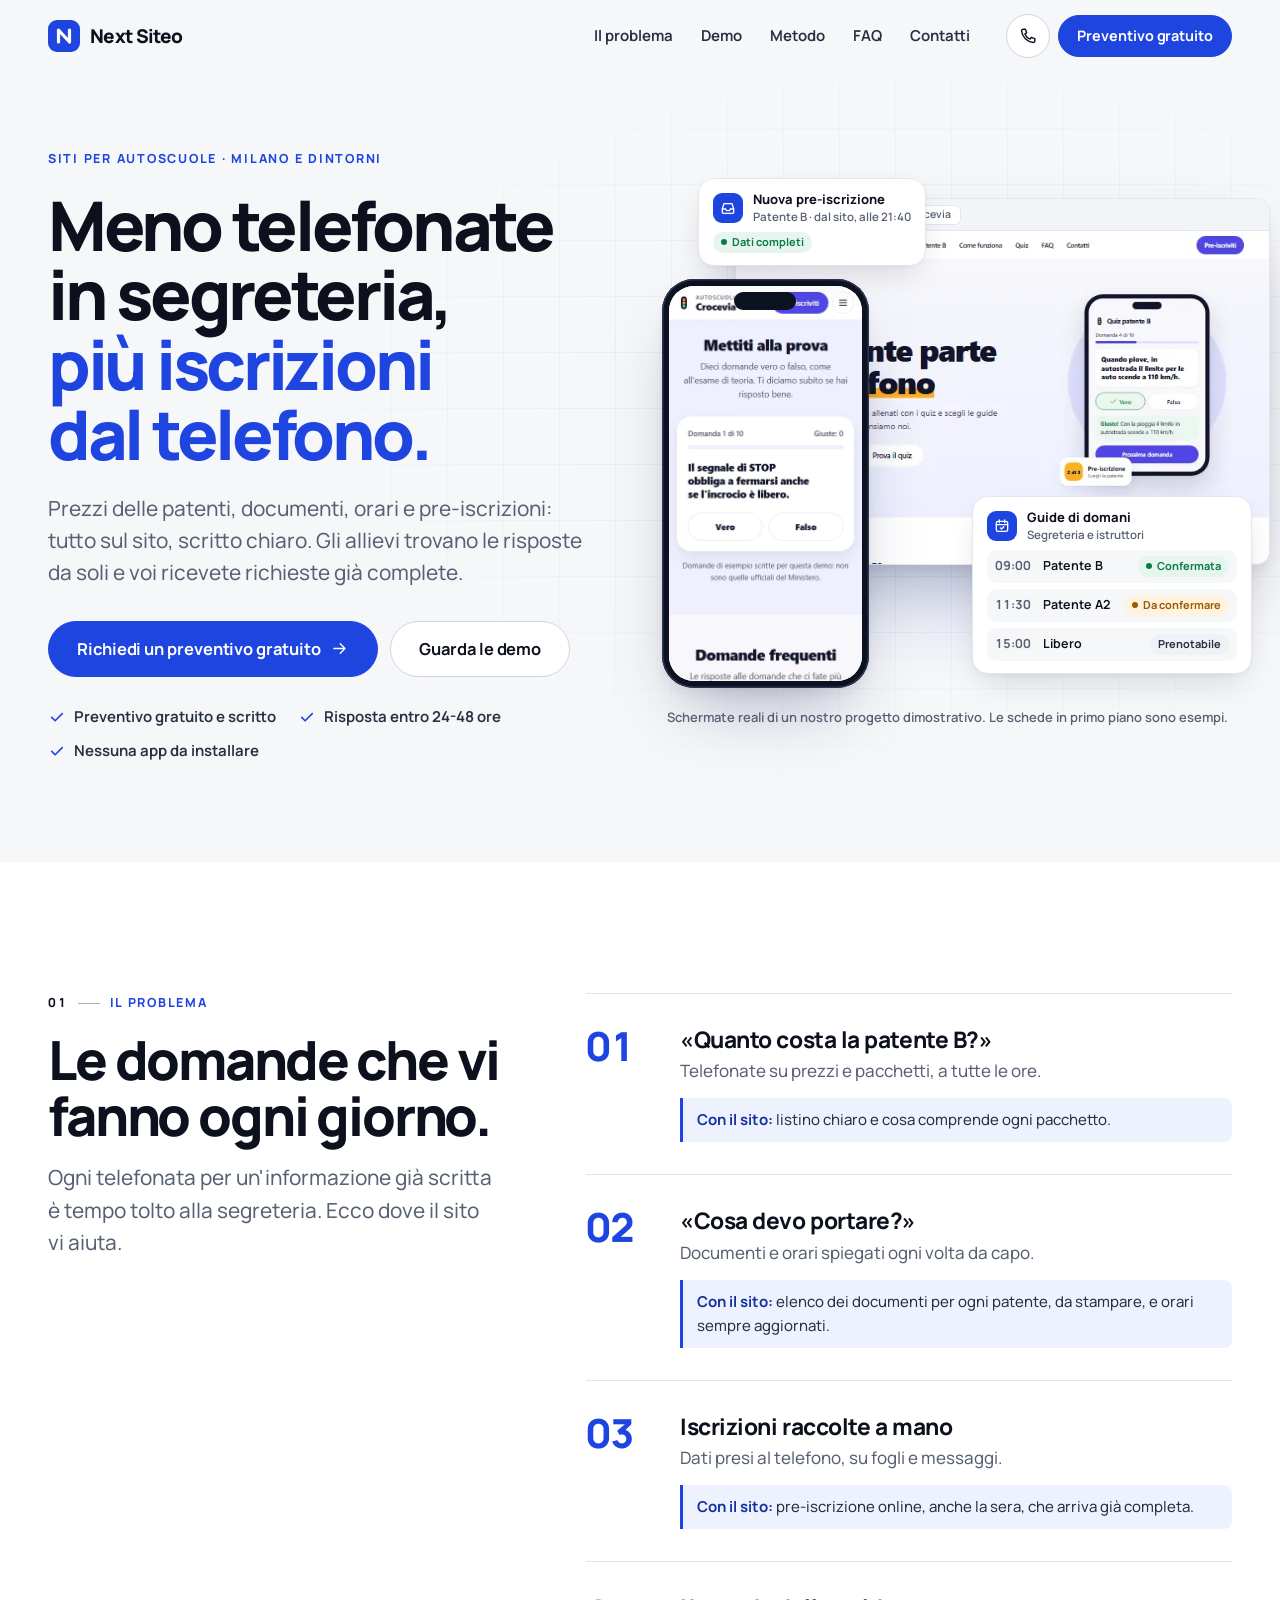
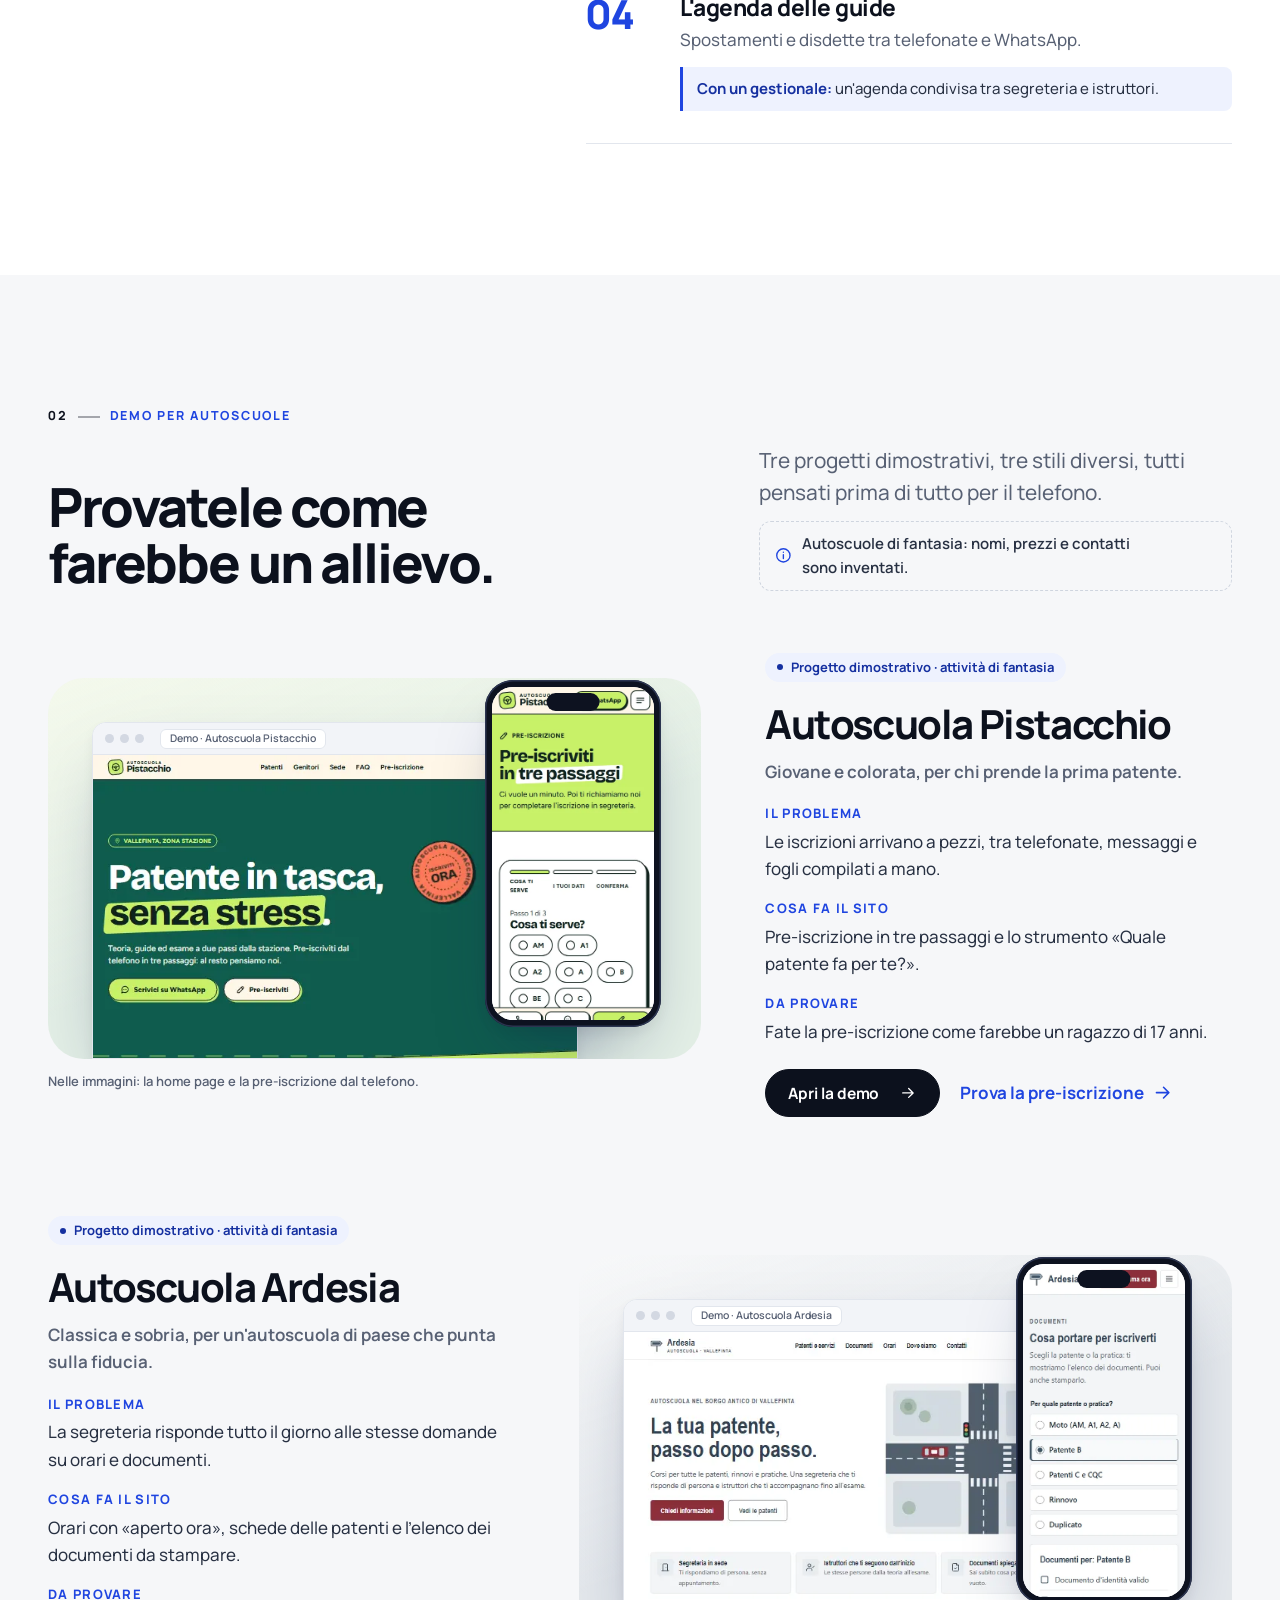
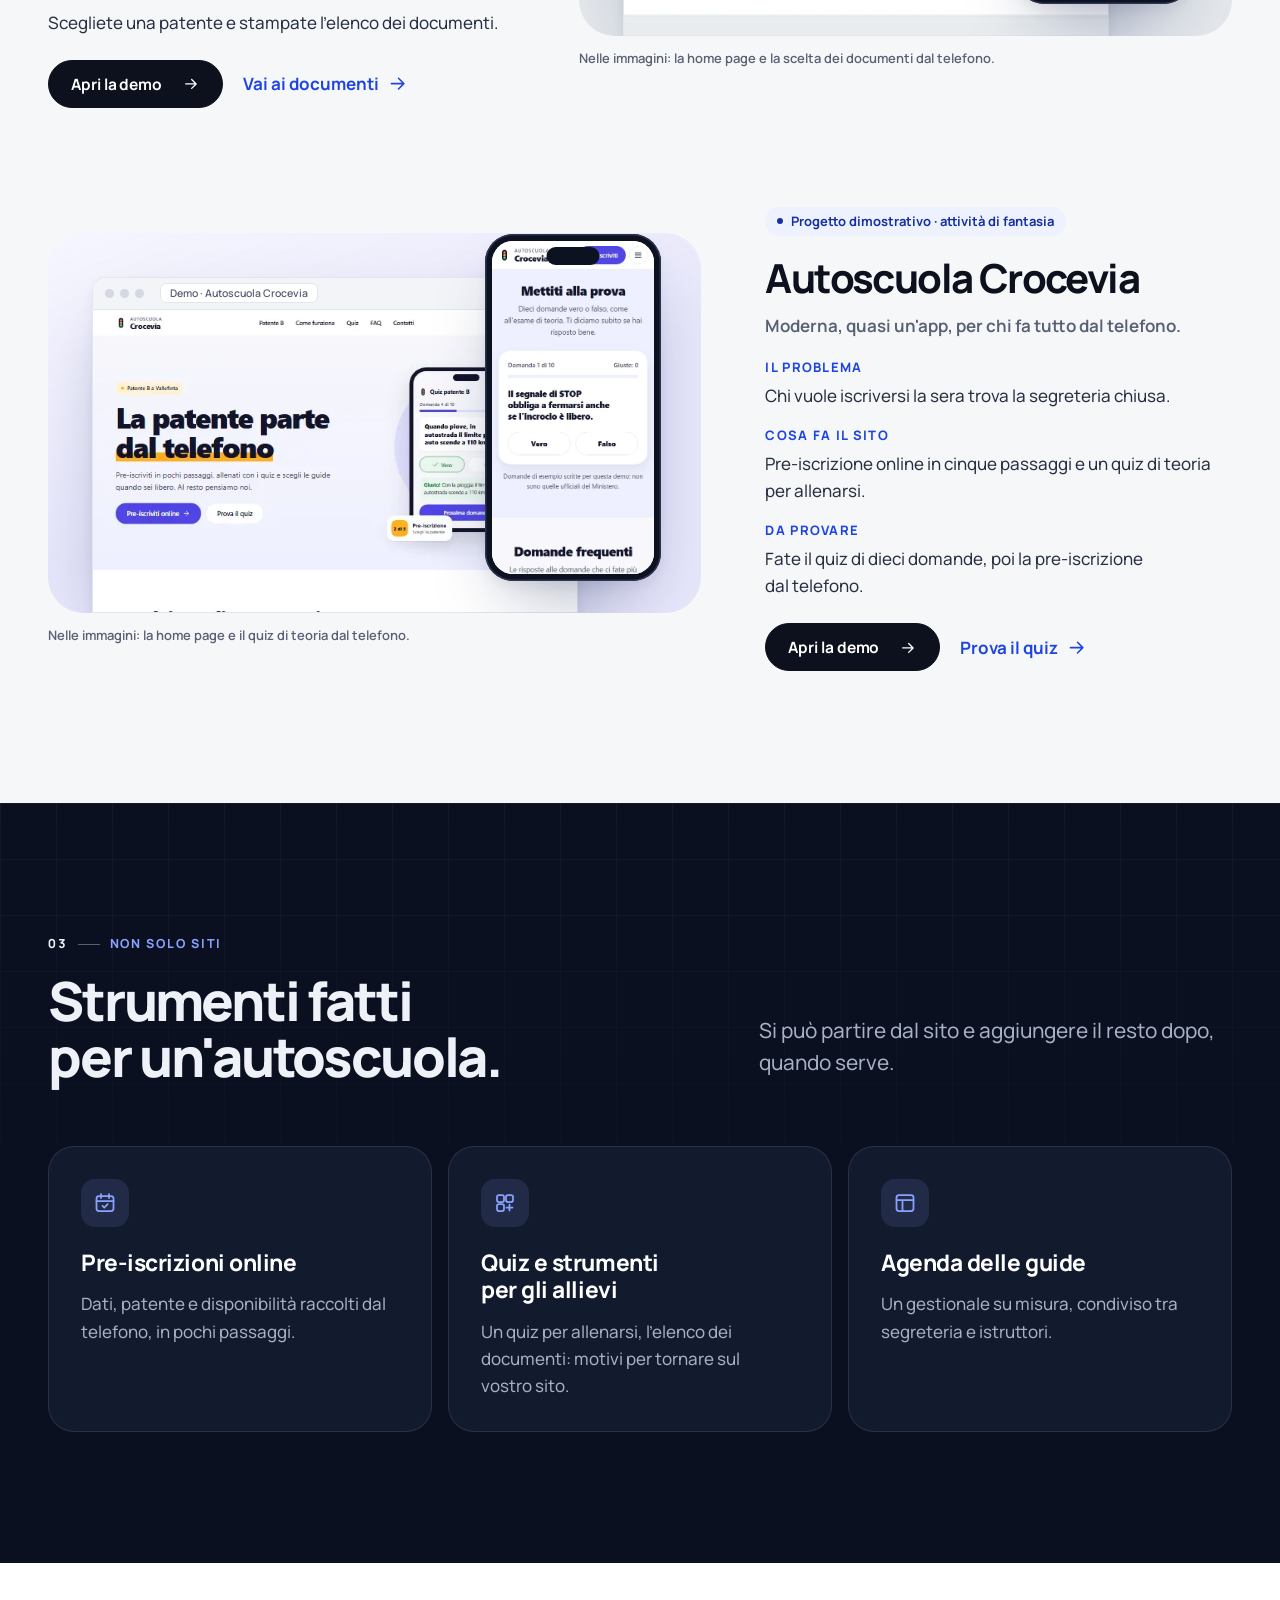
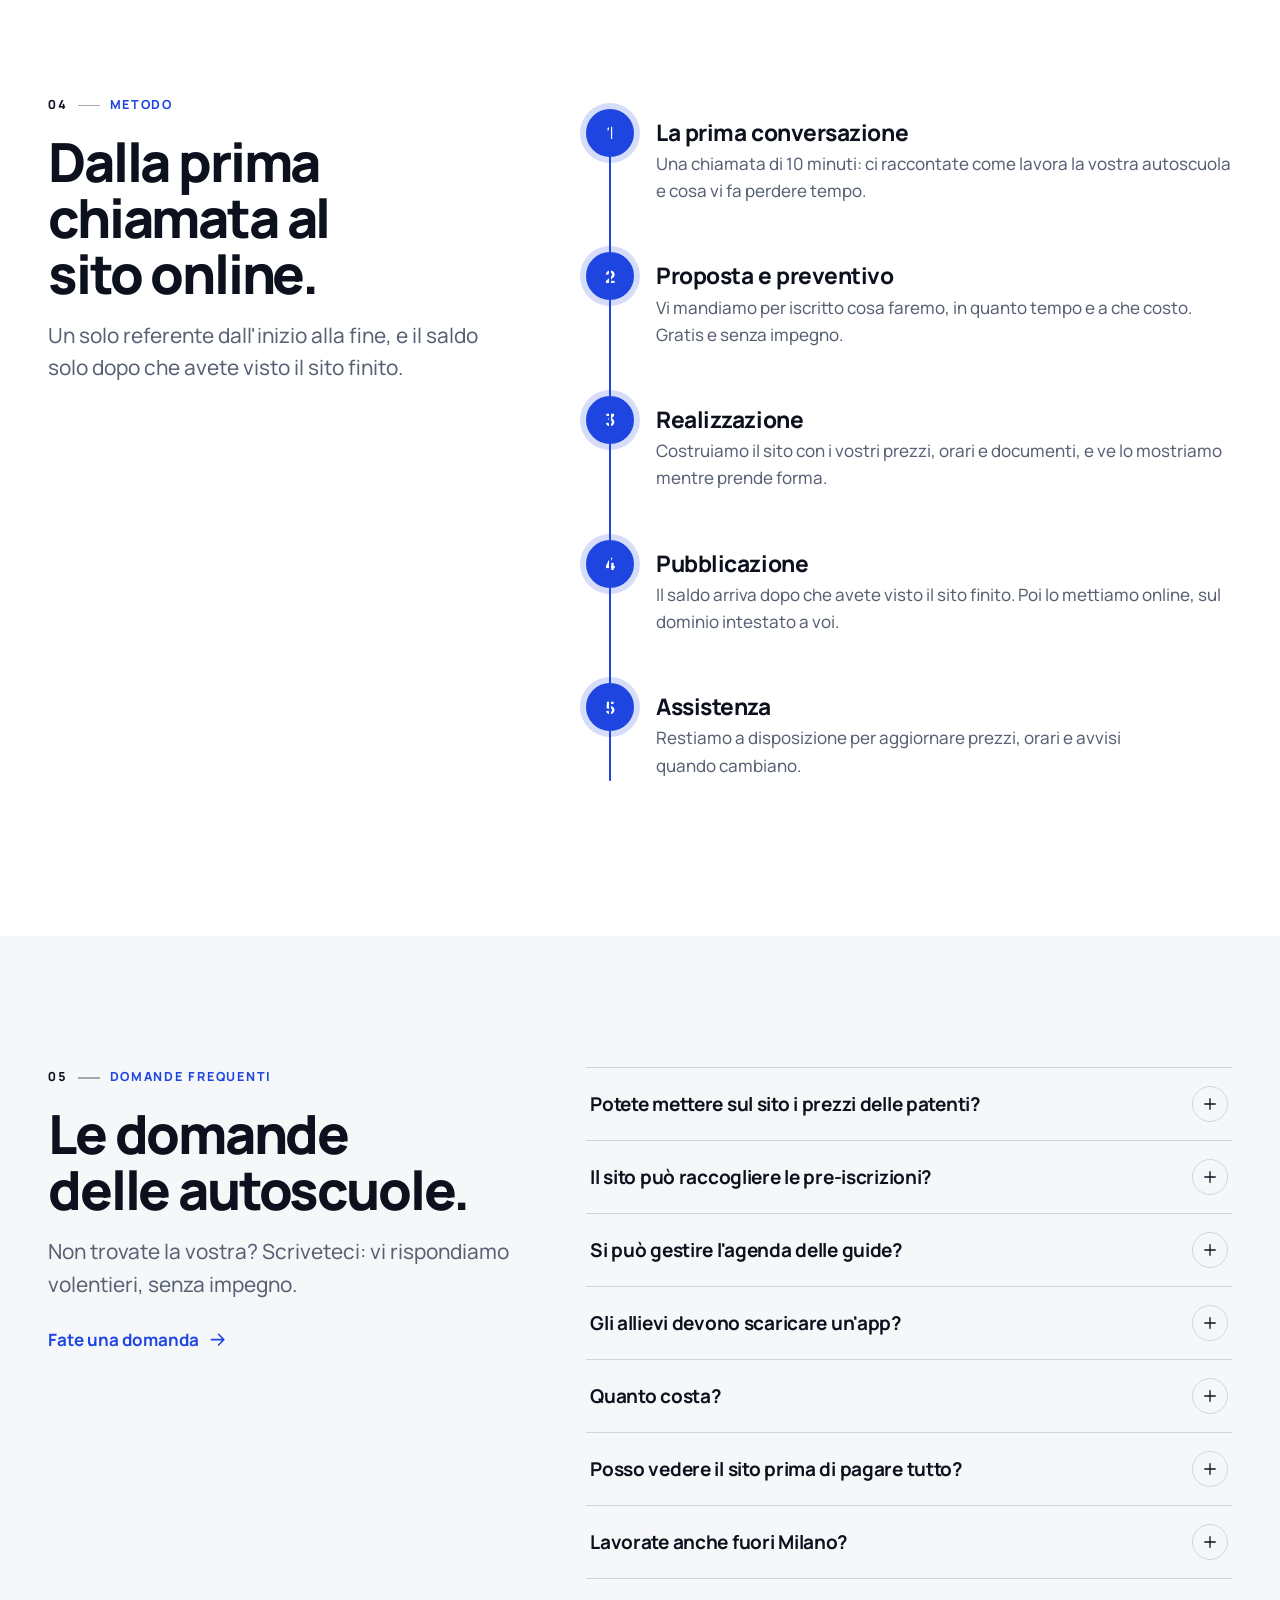
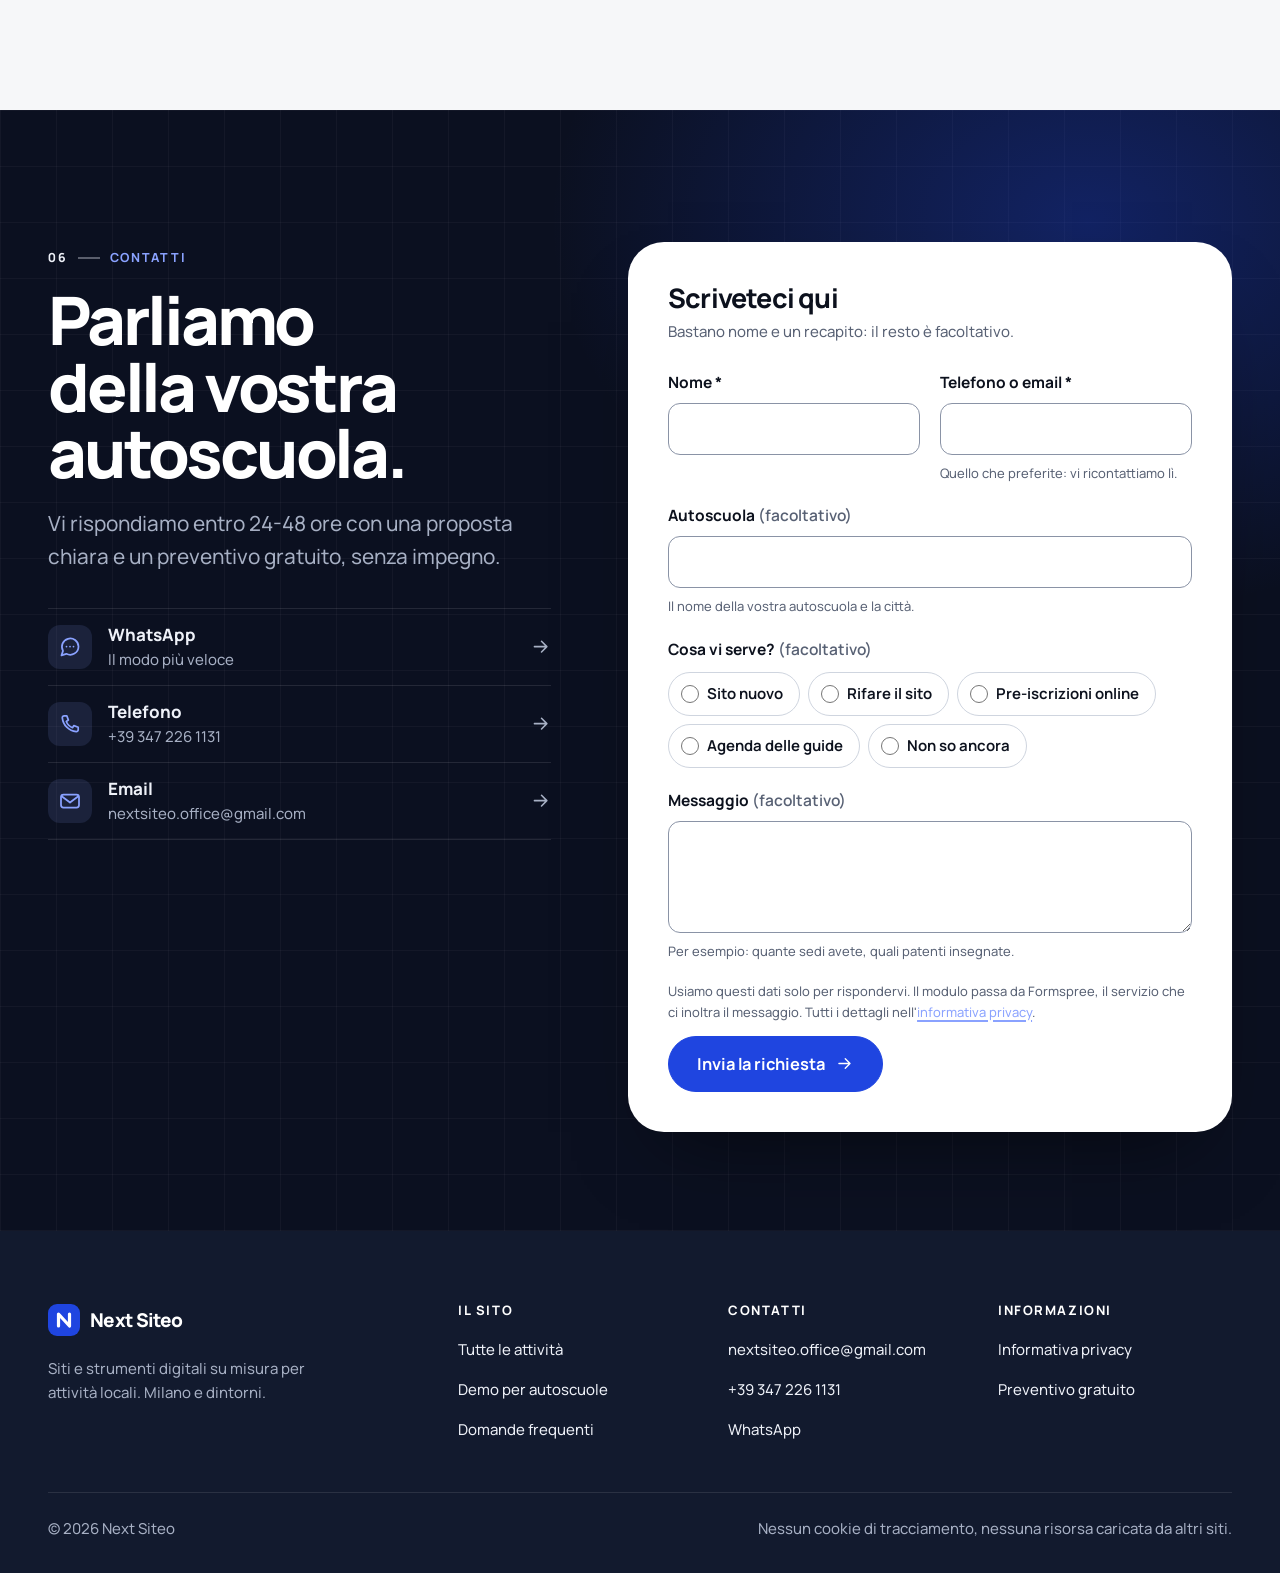
==== commit a458de16: "Restyling completo della home e della pagina autoscuole - Nuovo design system in css/style.css: toke" ====
--- a/autoscuole/index.html
+++ b/autoscuole/index.html
@@ -20,13 +20,14 @@
   <meta property="og:image" content="https://nextsiteo.github.io/assets/og-image.png">
   <meta property="og:image:width" content="1200">
   <meta property="og:image:height" content="630">
-  <meta property="og:image:alt" content="Next Siteo: siti e strumenti su misura per attività locali">
+  <meta property="og:image:alt" content="Next Siteo: siti e strumenti digitali su misura per attività locali">
   <meta name="twitter:card" content="summary_large_image">
 
   <link rel="icon" href="../assets/favicon.svg" type="image/svg+xml">
   <link rel="preload" href="../assets/fonts/manrope-latin.woff2" as="font" type="font/woff2" crossorigin>
-  <link rel="stylesheet" href="../css/style.css">
-  <script>document.documentElement.classList.add('js');</script>
+  <link rel="stylesheet" href="../css/style.css?v=2026-10-17">
+  <!-- Animazioni allo scroll solo con JavaScript attivo; se js/main.js non arriva entro 3 secondi si mostra tutto -->
+  <script>document.documentElement.classList.add('js');setTimeout(function(){if(!window.NEXTSITEO_PRONTO)document.documentElement.classList.remove('js')},3000);</script>
 
   <script type="application/ld+json">
   {
@@ -120,7 +121,6 @@
   </script>
 </head>
 <body data-pagina="autoscuole">
-  <!-- Icone disegnate per il sito: griglia 24x24, tratto 1.75 -->
   <svg class="sprite" aria-hidden="true" focusable="false">
     <symbol id="i-arrow" viewBox="0 0 24 24"><path d="M5 12h14M13 6l6 6-6 6"/></symbol>
     <symbol id="i-menu" viewBox="0 0 24 24"><path d="M4 7h16M4 12h16M4 17h16"/></symbol>
@@ -133,13 +133,8 @@
     <symbol id="i-calendar" viewBox="0 0 24 24"><rect x="3.5" y="5" width="17" height="15" rx="2.5"/><path d="M3.5 10h17M8 3v4M16 3v4"/><path d="m9.5 14.8 1.8 1.8 3.4-3.4"/></symbol>
     <symbol id="i-layout" viewBox="0 0 24 24"><rect x="3.5" y="4" width="17" height="16" rx="2.5"/><path d="M3.5 9h17M9.5 9v11"/></symbol>
     <symbol id="i-apps" viewBox="0 0 24 24"><rect x="4" y="4" width="7" height="7" rx="2"/><rect x="13" y="4" width="7" height="7" rx="2"/><rect x="4" y="13" width="7" height="7" rx="2"/><path d="M16.5 13.5v6M13.5 16.5h6"/></symbol>
-    <symbol id="i-doc" viewBox="0 0 24 24"><path d="M6 3.5h8l4.5 4.5v12.5H6z"/><path d="M14 3.5V8h4.5M9 12.5h6M9 16h6"/></symbol>
-    <symbol id="i-code" viewBox="0 0 24 24"><path d="m8.5 8-4 4 4 4M15.5 8l4 4-4 4M13.5 5.5l-3 13"/></symbol>
-    <symbol id="i-globe" viewBox="0 0 24 24"><circle cx="12" cy="12" r="8.5"/><path d="M3.5 12h17M12 3.5c2.4 2.6 3.6 5.4 3.6 8.5s-1.2 5.9-3.6 8.5c-2.4-2.6-3.6-5.4-3.6-8.5s1.2-5.9 3.6-8.5z"/></symbol>
     <symbol id="i-inbox" viewBox="0 0 24 24"><path d="M3.5 13.5 6 5.5h12l2.5 8v5A1.5 1.5 0 0 1 19 20H5a1.5 1.5 0 0 1-1.5-1.5z"/><path d="M3.5 13.5h5l1.5 2.5h4l1.5-2.5h5"/></symbol>
-    <symbol id="i-eye" viewBox="0 0 24 24"><path d="M2.5 12S6 5.5 12 5.5 21.5 12 21.5 12 18 18.5 12 18.5 2.5 12 2.5 12z"/><circle cx="12" cy="12" r="3"/></symbol>
-    <symbol id="i-clock" viewBox="0 0 24 24"><circle cx="12" cy="12" r="8.5"/><path d="M12 7.5V12l3 2"/></symbol>
-    <symbol id="i-euro" viewBox="0 0 24 24"><path d="M17.5 6.5a7 7 0 1 0 0 11M4.5 10.5h9M4.5 13.5h9"/></symbol>
+    <symbol id="i-info" viewBox="0 0 24 24"><circle cx="12" cy="12" r="8.5"/><path d="M12 11v5M12 8h.01"/></symbol>
   </svg>
 
   <a class="skip-link" href="#contenuto">Vai al contenuto</a>
@@ -159,7 +154,7 @@
         <ul class="nav__list" role="list">
           <li><a href="#problemi">Il problema</a></li>
           <li><a href="#demo">Demo</a></li>
-          <li><a href="#metodo">Come lavoriamo</a></li>
+          <li><a href="#metodo">Metodo</a></li>
           <li><a href="#faq">FAQ</a></li>
           <li><a href="#contatti">Contatti</a></li>
         </ul>
@@ -183,12 +178,12 @@
         <ul role="list">
           <li><a href="#problemi">Il problema <svg class="icon" aria-hidden="true"><use href="#i-arrow"/></svg></a></li>
           <li><a href="#demo">Demo <svg class="icon" aria-hidden="true"><use href="#i-arrow"/></svg></a></li>
-          <li><a href="#metodo">Come lavoriamo <svg class="icon" aria-hidden="true"><use href="#i-arrow"/></svg></a></li>
-          <li><a href="#faq">FAQ <svg class="icon" aria-hidden="true"><use href="#i-arrow"/></svg></a></li>
+          <li><a href="#metodo">Metodo <svg class="icon" aria-hidden="true"><use href="#i-arrow"/></svg></a></li>
+          <li><a href="#faq">Domande frequenti <svg class="icon" aria-hidden="true"><use href="#i-arrow"/></svg></a></li>
           <li><a href="#contatti">Contatti <svg class="icon" aria-hidden="true"><use href="#i-arrow"/></svg></a></li>
           <li><a href="../index.html">Tutte le attività <svg class="icon" aria-hidden="true"><use href="#i-arrow"/></svg></a></li>
         </ul>
-        <a class="btn btn--primary btn--lg btn--block" href="#contatti">Preventivo gratuito</a>
+        <a class="btn btn--primary btn--lg btn--block" href="#contatti">Richiedi un preventivo gratuito</a>
       </nav>
     </div>
   </header>
@@ -199,297 +194,348 @@
     <section class="hero" aria-labelledby="hero-title">
       <div class="container hero__grid">
         <div class="hero__text">
-          <p class="eyebrow">Siti per autoscuole · Milano e dintorni</p>
-          <h1 id="hero-title" class="hero__title">Meno telefonate in segreteria, <span class="accent">più iscrizioni dal telefono.</span></h1>
-          <p class="lead hero__lead">Prezzi delle patenti, documenti, orari e pre-iscrizioni: tutto sul sito, scritto chiaro. Gli allievi trovano le risposte da soli e voi ricevete richieste già complete.</p>
-          <div class="btn-row">
-            <a class="btn btn--primary btn--lg" href="https://wa.me/393472261131?text=Ciao%20Next%20Siteo%2C%20ho%20visto%20la%20pagina%20per%20autoscuole%20e%20vorrei%20informazioni." target="_blank" rel="noopener" data-wa="Ciao Next Siteo, ho visto la pagina per autoscuole e vorrei informazioni.">
-              <svg class="icon" aria-hidden="true"><use href="#i-chat"/></svg> Scriveteci su WhatsApp<span class="sr-only"> (si apre in una nuova scheda)</span>
-            </a>
-            <a class="btn btn--ghost btn--lg" href="#contatti" data-cta-call>Richiedi un preventivo gratuito</a>
+          <p class="kicker" data-enter style="--i:0">Siti per autoscuole · Milano e dintorni</p>
+          <h1 id="hero-title" class="hero__title" data-enter style="--i:1">Meno telefonate in segreteria, <span>più iscrizioni dal telefono.</span></h1>
+          <p class="lead hero__lead" data-enter style="--i:2">Prezzi delle patenti, documenti, orari e pre-iscrizioni: tutto sul sito, scritto chiaro. Gli allievi trovano le risposte da soli e voi ricevete richieste già complete.</p>
+          <div class="btn-row" data-enter style="--i:3">
+            <a class="btn btn--primary btn--lg" href="#contatti">Richiedi un preventivo gratuito <svg class="icon icon--arrow" aria-hidden="true"><use href="#i-arrow"/></svg></a>
+            <a class="btn btn--lg" href="#demo">Guarda le demo</a>
           </div>
-          <ul class="promises" role="list" aria-label="Cosa vi garantiamo">
-            <li><svg class="icon" aria-hidden="true"><use href="#i-check"/></svg>Preventivo scritto con tempi e costi</li>
-            <li><svg class="icon" aria-hidden="true"><use href="#i-check"/></svg>Il dominio resta vostro</li>
-            <li><svg class="icon" aria-hidden="true"><use href="#i-check"/></svg>Vedete il sito prima che vada online</li>
+          <ul class="hero__facts" role="list" data-enter style="--i:4">
+            <li><svg class="icon" aria-hidden="true"><use href="#i-check"/></svg>Preventivo gratuito e scritto</li>
             <li><svg class="icon" aria-hidden="true"><use href="#i-check"/></svg>Risposta entro 24-48 ore</li>
+            <li><svg class="icon" aria-hidden="true"><use href="#i-check"/></svg>Nessuna app da installare</li>
           </ul>
         </div>
 
-        <div class="hero__visual">
-          <div class="hero__panel" aria-hidden="true"></div>
-          <figure class="hero__device">
-            <div class="device device--phone" inert aria-hidden="true">
-              <div class="device__screen" data-screen style="--ratio: 390 / 760">
-                <iframe src="../demo/autoscuola-pistacchio/iscrizione.html" title="Anteprima: la pre-iscrizione online della demo Autoscuola Pistacchio" loading="lazy" tabindex="-1" width="390" height="844"></iframe>
-              </div>
-            </div>
-            <figcaption class="hero__caption">Una delle nostre demo: la pre-iscrizione online di un'autoscuola. <a href="../demo/autoscuola-pistacchio/iscrizione.html" data-keep-src>Provatela</a></figcaption>
-          </figure>
-        </div>
+        <!-- Composizione: schermate reali della demo Crocevia + due schede illustrative (dati di esempio) -->
+        <figure class="showcase" data-parallax>
+          <div class="showcase__stage" aria-hidden="true">
+            <div class="showcase__glow"></div>
+            <div class="browser" data-depth="0.35">
+              <div class="browser__bar"><i></i><i></i><i></i><span class="browser__url">Demo · Autoscuola Crocevia</span></div>
+              <img src="../assets/anteprime/crocevia-home-1280.webp" srcset="../assets/anteprime/crocevia-home-640.webp 640w, ../assets/anteprime/crocevia-home-1280.webp 1280w" sizes="(min-width: 1024px) 540px, 88vw" width="1280" height="800" alt="" loading="lazy" decoding="async">
+            </div>
+            <div class="phone" data-depth="0.9">
+              <div class="phone__screen">
+                <img src="../assets/anteprime/crocevia-quiz-390.webp" srcset="../assets/anteprime/crocevia-quiz-390.webp 390w, ../assets/anteprime/crocevia-quiz-780.webp 780w" sizes="(min-width: 1024px) 200px, 33vw" width="390" height="844" alt="" loading="lazy" decoding="async">
+              </div>
+            </div>
+            <div class="ui-card showcase__card-a" data-depth="1.5">
+              <div class="ui-card__top">
+                <span class="ui-card__icon"><svg class="icon"><use href="#i-inbox"/></svg></span>
+                <div><strong>Nuova pre-iscrizione</strong><small>Patente B · dal sito, alle 21:40</small></div>
+              </div>
+              <div><span class="ui-chip ui-chip--ok">Dati completi</span></div>
+            </div>
+            <div class="ui-card showcase__card-b" data-depth="1.2">
+              <div class="ui-card__top">
+                <span class="ui-card__icon"><svg class="icon"><use href="#i-calendar"/></svg></span>
+                <div><strong>Guide di domani</strong><small>Segreteria e istruttori</small></div>
+              </div>
+              <div class="ui-slots">
+                <div class="ui-slot"><time>09:00</time><span>Patente B</span><span class="ui-chip ui-chip--ok">Confermata</span></div>
+                <div class="ui-slot"><time>11:30</time><span>Patente A2</span><span class="ui-chip ui-chip--warn">Da confermare</span></div>
+                <div class="ui-slot"><time>15:00</time><span>Libero</span><span class="ui-chip">Prenotabile</span></div>
+              </div>
+            </div>
+          </div>
+          <figcaption data-enter style="--i:6">Schermate reali di un nostro progetto dimostrativo. Le schede in primo piano sono esempi.</figcaption>
+        </figure>
       </div>
     </section>
 
-    <!-- ============ IL PROBLEMA ============ -->
-    <section class="section section--tint" id="problemi" aria-labelledby="problemi-title">
-      <div class="container">
-        <div class="section-head" data-reveal>
-          <p class="eyebrow">Il problema</p>
+    <!-- ============ 01 IL PROBLEMA ============ -->
+    <section class="section section--white" id="problemi" aria-labelledby="problemi-title">
+      <div class="container problem">
+        <div class="head" data-reveal>
+          <p class="kicker"><span class="kicker__n">01</span> Il problema</p>
           <h2 id="problemi-title">Le domande che vi fanno ogni giorno.</h2>
           <p class="lead">Ogni telefonata per un'informazione già scritta è tempo tolto alla segreteria. Ecco dove il sito vi aiuta.</p>
         </div>
-        <ul class="pains pains--4" role="list">
-          <li class="pain" data-reveal>
-            <span class="pain__icon"><svg class="icon" aria-hidden="true"><use href="#i-euro"/></svg></span>
+        <ol class="problems" role="list">
+          <li data-reveal>
+            <span class="problems__n" aria-hidden="true">01</span>
             <h3>«Quanto costa la patente B?»</h3>
             <p>Telefonate su prezzi e pacchetti, a tutte le ore.</p>
-            <p class="pain__fix"><strong>Con il sito:</strong> listino chiaro e cosa comprende ogni pacchetto.</p>
-          </li>
-          <li class="pain" data-reveal>
-            <span class="pain__icon"><svg class="icon" aria-hidden="true"><use href="#i-doc"/></svg></span>
+            <p class="problems__fix"><strong>Con il sito:</strong> listino chiaro e cosa comprende ogni pacchetto.</p>
+          </li>
+          <li data-reveal>
+            <span class="problems__n" aria-hidden="true">02</span>
             <h3>«Cosa devo portare?»</h3>
             <p>Documenti e orari spiegati ogni volta da capo.</p>
-            <p class="pain__fix"><strong>Con il sito:</strong> elenco dei documenti per ogni patente, da stampare, e orari sempre aggiornati.</p>
-          </li>
-          <li class="pain" data-reveal>
-            <span class="pain__icon"><svg class="icon" aria-hidden="true"><use href="#i-inbox"/></svg></span>
+            <p class="problems__fix"><strong>Con il sito:</strong> elenco dei documenti per ogni patente, da stampare, e orari sempre aggiornati.</p>
+          </li>
+          <li data-reveal>
+            <span class="problems__n" aria-hidden="true">03</span>
             <h3>Iscrizioni raccolte a mano</h3>
             <p>Dati presi al telefono, su fogli e messaggi.</p>
-            <p class="pain__fix"><strong>Con il sito:</strong> pre-iscrizione online, anche la sera, che arriva già completa.</p>
-          </li>
-          <li class="pain" data-reveal>
-            <span class="pain__icon"><svg class="icon" aria-hidden="true"><use href="#i-calendar"/></svg></span>
+            <p class="problems__fix"><strong>Con il sito:</strong> pre-iscrizione online, anche la sera, che arriva già completa.</p>
+          </li>
+          <li data-reveal>
+            <span class="problems__n" aria-hidden="true">04</span>
             <h3>L'agenda delle guide</h3>
             <p>Spostamenti e disdette tra telefonate e WhatsApp.</p>
-            <p class="pain__fix"><strong>Con un gestionale:</strong> un'agenda condivisa tra segreteria e istruttori.</p>
-          </li>
-        </ul>
+            <p class="problems__fix"><strong>Con un gestionale:</strong> un'agenda condivisa tra segreteria e istruttori.</p>
+          </li>
+        </ol>
       </div>
     </section>
 
-    <!-- ============ DEMO ============ -->
-    <section class="section" id="demo" aria-labelledby="demo-title">
+    <!-- ============ 02 DEMO ============ -->
+    <section class="section section--paper" id="demo" aria-labelledby="demo-title">
       <div class="container">
-        <div class="section-head" data-reveal>
-          <p class="eyebrow">Demo per autoscuole</p>
+        <div class="head head--split" data-reveal>
+          <p class="kicker"><span class="kicker__n">02</span> Demo per autoscuole</p>
           <h2 id="demo-title">Provatele come farebbe un allievo.</h2>
-          <p class="lead">Sono siti dimostrativi di autoscuole di fantasia: tre stili diversi, tutti pensati per il telefono.</p>
-        </div>
-
-        <div class="works">
-          <article class="work" data-reveal>
-            <div class="work__preview work__preview--panel">
-              <div class="device device--phone" inert aria-hidden="true">
-                <div class="device__screen" data-screen style="--ratio: 390 / 640">
-                  <iframe src="../demo/autoscuola-pistacchio/index.html" title="Anteprima del sito dimostrativo Autoscuola Pistacchio" loading="lazy" tabindex="-1" width="390" height="844"></iframe>
+          <div>
+            <p class="lead">Tre progetti dimostrativi, tre stili diversi, tutti pensati prima di tutto per il telefono.</p>
+            <p class="demo-note"><svg class="icon" aria-hidden="true"><use href="#i-info"/></svg>Autoscuole di fantasia: nomi, prezzi e contatti sono inventati.</p>
+          </div>
+        </div>
+
+        <div class="projects">
+          <article class="project project--pistacchio" data-reveal>
+            <figure class="project__media">
+              <a class="project__stage" href="../demo/autoscuola-pistacchio/index.html" tabindex="-1" aria-hidden="true" data-keep-src>
+                <div class="browser">
+                  <div class="browser__bar"><i></i><i></i><i></i><span class="browser__url">Demo · Autoscuola Pistacchio</span></div>
+                  <img src="../assets/anteprime/pistacchio-home-1280.webp" srcset="../assets/anteprime/pistacchio-home-640.webp 640w, ../assets/anteprime/pistacchio-home-1280.webp 1280w" sizes="(min-width: 1024px) 600px, 86vw" width="1280" height="800" alt="" loading="lazy" decoding="async">
                 </div>
-              </div>
-            </div>
-            <div class="work__body">
+                <div class="phone">
+                  <div class="phone__screen"><img src="../assets/anteprime/pistacchio-iscrizione-390.webp" srcset="../assets/anteprime/pistacchio-iscrizione-390.webp 390w, ../assets/anteprime/pistacchio-iscrizione-780.webp 780w" sizes="(min-width: 1024px) 180px, 27vw" width="390" height="844" alt="" loading="lazy" decoding="async"></div>
+                </div>
+              </a>
+              <figcaption>Nelle immagini: la home page e la pre-iscrizione dal telefono.</figcaption>
+            </figure>
+            <div class="project__body">
               <p class="badge">Progetto dimostrativo · attività di fantasia</p>
-              <h3 class="work__title">Autoscuola Pistacchio</h3>
-              <dl class="flow">
-                <div><dt>Il problema</dt><dd>Le iscrizioni arrivano a pezzi, tra telefonate e messaggi.</dd></div>
+              <h3 class="project__name">Autoscuola Pistacchio</h3>
+              <p class="project__style">Giovane e colorata, per chi prende la prima patente.</p>
+              <dl class="project__facts">
+                <div><dt>Il problema</dt><dd>Le iscrizioni arrivano a pezzi, tra telefonate, messaggi e fogli compilati a mano.</dd></div>
                 <div><dt>Cosa fa il sito</dt><dd>Pre-iscrizione in tre passaggi e lo strumento «Quale patente fa per te?».</dd></div>
                 <div><dt>Da provare</dt><dd>Fate la pre-iscrizione come farebbe un ragazzo di 17 anni.</dd></div>
               </dl>
-              <a class="btn btn--dark" href="../demo/autoscuola-pistacchio/index.html" data-keep-src>Provate la demo <svg class="icon" aria-hidden="true"><use href="#i-arrow"/></svg><span class="sr-only"> di Autoscuola Pistacchio</span></a>
+              <div class="project__actions">
+                <a class="btn btn--dark" href="../demo/autoscuola-pistacchio/index.html" data-keep-src>Apri la demo<span class="sr-only"> di Autoscuola Pistacchio</span> <svg class="icon icon--arrow" aria-hidden="true"><use href="#i-arrow"/></svg></a>
+                <a class="link-arrow" href="../demo/autoscuola-pistacchio/iscrizione.html" data-keep-src>Prova la pre-iscrizione <svg class="icon" aria-hidden="true"><use href="#i-arrow"/></svg></a>
+              </div>
             </div>
           </article>
 
-          <article class="work" data-reveal>
-            <div class="work__preview work__preview--panel">
-              <div class="device device--phone" inert aria-hidden="true">
-                <div class="device__screen" data-screen style="--ratio: 390 / 640">
-                  <iframe src="../demo/autoscuola-ardesia/index.html" title="Anteprima del sito dimostrativo Autoscuola Ardesia" loading="lazy" tabindex="-1" width="390" height="844"></iframe>
+          <article class="project project--flip project--ardesia" data-reveal>
+            <figure class="project__media">
+              <a class="project__stage" href="../demo/autoscuola-ardesia/index.html" tabindex="-1" aria-hidden="true" data-keep-src>
+                <div class="browser">
+                  <div class="browser__bar"><i></i><i></i><i></i><span class="browser__url">Demo · Autoscuola Ardesia</span></div>
+                  <img src="../assets/anteprime/ardesia-home-1280.webp" srcset="../assets/anteprime/ardesia-home-640.webp 640w, ../assets/anteprime/ardesia-home-1280.webp 1280w" sizes="(min-width: 1024px) 600px, 86vw" width="1280" height="800" alt="" loading="lazy" decoding="async">
                 </div>
-              </div>
-            </div>
-            <div class="work__body">
+                <div class="phone">
+                  <div class="phone__screen"><img src="../assets/anteprime/ardesia-documenti-390.webp" srcset="../assets/anteprime/ardesia-documenti-390.webp 390w, ../assets/anteprime/ardesia-documenti-780.webp 780w" sizes="(min-width: 1024px) 180px, 27vw" width="390" height="844" alt="" loading="lazy" decoding="async"></div>
+                </div>
+              </a>
+              <figcaption>Nelle immagini: la home page e la scelta dei documenti dal telefono.</figcaption>
+            </figure>
+            <div class="project__body">
               <p class="badge">Progetto dimostrativo · attività di fantasia</p>
-              <h3 class="work__title">Autoscuola Ardesia</h3>
-              <dl class="flow">
-                <div><dt>Il problema</dt><dd>La segreteria risponde tutto il giorno a domande su orari e documenti.</dd></div>
+              <h3 class="project__name">Autoscuola Ardesia</h3>
+              <p class="project__style">Classica e sobria, per un'autoscuola di paese che punta sulla fiducia.</p>
+              <dl class="project__facts">
+                <div><dt>Il problema</dt><dd>La segreteria risponde tutto il giorno alle stesse domande su orari e documenti.</dd></div>
                 <div><dt>Cosa fa il sito</dt><dd>Orari con «aperto ora», schede delle patenti e l'elenco dei documenti da stampare.</dd></div>
                 <div><dt>Da provare</dt><dd>Scegliete una patente e stampate l'elenco dei documenti.</dd></div>
               </dl>
-              <a class="btn btn--dark" href="../demo/autoscuola-ardesia/index.html" data-keep-src>Provate la demo <svg class="icon" aria-hidden="true"><use href="#i-arrow"/></svg><span class="sr-only"> di Autoscuola Ardesia</span></a>
+              <div class="project__actions">
+                <a class="btn btn--dark" href="../demo/autoscuola-ardesia/index.html" data-keep-src>Apri la demo<span class="sr-only"> di Autoscuola Ardesia</span> <svg class="icon icon--arrow" aria-hidden="true"><use href="#i-arrow"/></svg></a>
+                <a class="link-arrow" href="../demo/autoscuola-ardesia/index.html#documenti" data-keep-src>Vai ai documenti <svg class="icon" aria-hidden="true"><use href="#i-arrow"/></svg></a>
+              </div>
             </div>
           </article>
 
-          <article class="work" data-reveal>
-            <div class="work__preview work__preview--panel">
-              <div class="device device--phone" inert aria-hidden="true">
-                <div class="device__screen" data-screen style="--ratio: 390 / 640">
-                  <iframe src="../demo/autoscuole-crocevia/index.html" title="Anteprima del sito dimostrativo Autoscuola Crocevia" loading="lazy" tabindex="-1" width="390" height="844"></iframe>
+          <article class="project project--crocevia" data-reveal>
+            <figure class="project__media">
+              <a class="project__stage" href="../demo/autoscuole-crocevia/index.html" tabindex="-1" aria-hidden="true" data-keep-src>
+                <div class="browser">
+                  <div class="browser__bar"><i></i><i></i><i></i><span class="browser__url">Demo · Autoscuola Crocevia</span></div>
+                  <img src="../assets/anteprime/crocevia-home-1280.webp" srcset="../assets/anteprime/crocevia-home-640.webp 640w, ../assets/anteprime/crocevia-home-1280.webp 1280w" sizes="(min-width: 1024px) 600px, 86vw" width="1280" height="800" alt="" loading="lazy" decoding="async">
                 </div>
-              </div>
-            </div>
-            <div class="work__body">
+                <div class="phone">
+                  <div class="phone__screen"><img src="../assets/anteprime/crocevia-quiz-390.webp" srcset="../assets/anteprime/crocevia-quiz-390.webp 390w, ../assets/anteprime/crocevia-quiz-780.webp 780w" sizes="(min-width: 1024px) 180px, 27vw" width="390" height="844" alt="" loading="lazy" decoding="async"></div>
+                </div>
+              </a>
+              <figcaption>Nelle immagini: la home page e il quiz di teoria dal telefono.</figcaption>
+            </figure>
+            <div class="project__body">
               <p class="badge">Progetto dimostrativo · attività di fantasia</p>
-              <h3 class="work__title">Autoscuola Crocevia</h3>
-              <dl class="flow">
+              <h3 class="project__name">Autoscuola Crocevia</h3>
+              <p class="project__style">Moderna, quasi un'app, per chi fa tutto dal telefono.</p>
+              <dl class="project__facts">
                 <div><dt>Il problema</dt><dd>Chi vuole iscriversi la sera trova la segreteria chiusa.</dd></div>
                 <div><dt>Cosa fa il sito</dt><dd>Pre-iscrizione online in cinque passaggi e un quiz di teoria per allenarsi.</dd></div>
                 <div><dt>Da provare</dt><dd>Fate il quiz di dieci domande, poi la pre-iscrizione dal telefono.</dd></div>
               </dl>
-              <a class="btn btn--dark" href="../demo/autoscuole-crocevia/index.html" data-keep-src>Provate la demo <svg class="icon" aria-hidden="true"><use href="#i-arrow"/></svg><span class="sr-only"> di Autoscuola Crocevia</span></a>
+              <div class="project__actions">
+                <a class="btn btn--dark" href="../demo/autoscuole-crocevia/index.html" data-keep-src>Apri la demo<span class="sr-only"> di Autoscuola Crocevia</span> <svg class="icon icon--arrow" aria-hidden="true"><use href="#i-arrow"/></svg></a>
+                <a class="link-arrow" href="../demo/autoscuole-crocevia/index.html#quiz" data-keep-src>Prova il quiz <svg class="icon" aria-hidden="true"><use href="#i-arrow"/></svg></a>
+              </div>
             </div>
           </article>
         </div>
-
-        <div class="cta-band" data-reveal>
-          <div>
-            <h3>Volete un sito così per la vostra autoscuola?</h3>
-            <p>Partiamo da una di queste demo o da zero, con i vostri prezzi, orari e sedi.</p>
-          </div>
-          <a class="btn btn--primary btn--lg" href="https://wa.me/393472261131?text=Ciao%20Next%20Siteo%2C%20ho%20visto%20le%20demo%20per%20autoscuole%20e%20vorrei%20qualcosa%20di%20simile." target="_blank" rel="noopener" data-wa="Ciao Next Siteo, ho visto le demo per autoscuole e vorrei qualcosa di simile.">
-            <svg class="icon" aria-hidden="true"><use href="#i-chat"/></svg> Scriveteci su WhatsApp<span class="sr-only"> (si apre in una nuova scheda)</span>
-          </a>
-        </div>
       </div>
     </section>
 
-    <!-- ============ NON SOLO SITI ============ -->
-    <section class="section section--white" id="servizi" aria-labelledby="servizi-title">
+    <!-- ============ 03 NON SOLO SITI ============ -->
+    <section class="section on-night solution" id="servizi" aria-labelledby="servizi-title">
       <div class="container">
-        <div class="section-head" data-reveal>
-          <p class="eyebrow">Non solo siti</p>
+        <div class="head head--split" data-reveal>
+          <p class="kicker"><span class="kicker__n">03</span> Non solo siti</p>
           <h2 id="servizi-title">Strumenti fatti per un'autoscuola.</h2>
-        </div>
-        <ul class="pains" role="list">
-          <li class="tile" data-reveal>
-            <span class="tile__icon"><svg class="icon" aria-hidden="true"><use href="#i-calendar"/></svg></span>
-            <h3>Pre-iscrizioni online</h3>
-            <p>Dati, patente e disponibilità raccolti dal telefono, in pochi passaggi.</p>
-          </li>
-          <li class="tile tile--soft" data-reveal>
-            <span class="tile__icon"><svg class="icon" aria-hidden="true"><use href="#i-apps"/></svg></span>
-            <h3>Quiz e strumenti per gli allievi</h3>
-            <p>Un quiz per allenarsi, l'elenco dei documenti: motivi per tornare sul vostro sito.</p>
-          </li>
-          <li class="tile" data-reveal>
-            <span class="tile__icon"><svg class="icon" aria-hidden="true"><use href="#i-layout"/></svg></span>
-            <h3>Agenda delle guide</h3>
-            <p>Un gestionale su misura, condiviso tra segreteria e istruttori.</p>
+          <p class="lead">Si può partire dal sito e aggiungere il resto dopo, quando serve.</p>
+        </div>
+        <ul class="services services--3" role="list">
+          <li data-reveal>
+            <article class="service">
+              <span class="icon-box"><svg class="icon" aria-hidden="true"><use href="#i-calendar"/></svg></span>
+              <h3>Pre-iscrizioni online</h3>
+              <p>Dati, patente e disponibilità raccolti dal telefono, in pochi passaggi.</p>
+            </article>
+          </li>
+          <li data-reveal>
+            <article class="service">
+              <span class="icon-box"><svg class="icon" aria-hidden="true"><use href="#i-apps"/></svg></span>
+              <h3>Quiz e strumenti per gli allievi</h3>
+              <p>Un quiz per allenarsi, l'elenco dei documenti: motivi per tornare sul vostro sito.</p>
+            </article>
+          </li>
+          <li data-reveal>
+            <article class="service">
+              <span class="icon-box"><svg class="icon" aria-hidden="true"><use href="#i-layout"/></svg></span>
+              <h3>Agenda delle guide</h3>
+              <p>Un gestionale su misura, condiviso tra segreteria e istruttori.</p>
+            </article>
           </li>
         </ul>
       </div>
     </section>
 
-    <!-- ============ COME LAVORIAMO ============ -->
-    <section class="section section--tint" id="metodo" aria-labelledby="metodo-title">
-      <div class="container">
-        <div class="section-head" data-reveal>
-          <p class="eyebrow">Come lavoriamo</p>
+    <!-- ============ 04 METODO ============ -->
+    <section class="section section--white" id="metodo" aria-labelledby="metodo-title">
+      <div class="container method">
+        <div class="head" data-reveal>
+          <p class="kicker"><span class="kicker__n">04</span> Metodo</p>
           <h2 id="metodo-title">Dalla prima chiamata al sito online.</h2>
-        </div>
-        <ol class="steps" role="list">
-          <li class="step" data-reveal>
-            <span class="step__icon"><svg class="icon" aria-hidden="true"><use href="#i-phone"/></svg></span>
-            <h3>Una chiamata di 10 minuti</h3>
-            <p>Ci raccontate come lavora la vostra autoscuola e cosa vi fa perdere tempo.</p>
-          </li>
-          <li class="step" data-reveal>
-            <span class="step__icon"><svg class="icon" aria-hidden="true"><use href="#i-doc"/></svg></span>
-            <h3>Proposta e preventivo gratuito</h3>
+          <p class="lead">Un solo referente dall'inizio alla fine, e il saldo solo dopo che avete visto il sito finito.</p>
+        </div>
+        <ol class="timeline" role="list" data-timeline>
+          <li class="step">
+            <span class="step__n" aria-hidden="true">1</span>
+            <h3>La prima conversazione</h3>
+            <p>Una chiamata di 10 minuti: ci raccontate come lavora la vostra autoscuola e cosa vi fa perdere tempo.</p>
+          </li>
+          <li class="step">
+            <span class="step__n" aria-hidden="true">2</span>
+            <h3>Proposta e preventivo</h3>
             <p>Vi mandiamo per iscritto cosa faremo, in quanto tempo e a che costo. Gratis e senza impegno.</p>
           </li>
-          <li class="step" data-reveal>
-            <span class="step__icon"><svg class="icon" aria-hidden="true"><use href="#i-code"/></svg></span>
+          <li class="step">
+            <span class="step__n" aria-hidden="true">3</span>
             <h3>Realizzazione</h3>
-            <p>Costruiamo il sito con i vostri prezzi, orari e documenti, e ve lo facciamo vedere mentre prende forma.</p>
-          </li>
-          <li class="step" data-reveal>
-            <span class="step__icon"><svg class="icon" aria-hidden="true"><use href="#i-globe"/></svg></span>
-            <h3>Online e assistenza</h3>
-            <p>Il saldo arriva dopo che avete visto il sito finito. Poi lo pubblichiamo e restiamo a disposizione.</p>
+            <p>Costruiamo il sito con i vostri prezzi, orari e documenti, e ve lo mostriamo mentre prende forma.</p>
+          </li>
+          <li class="step">
+            <span class="step__n" aria-hidden="true">4</span>
+            <h3>Pubblicazione</h3>
+            <p>Il saldo arriva dopo che avete visto il sito finito. Poi lo mettiamo online, sul dominio intestato a voi.</p>
+          </li>
+          <li class="step">
+            <span class="step__n" aria-hidden="true">5</span>
+            <h3>Assistenza</h3>
+            <p>Restiamo a disposizione per aggiornare prezzi, orari e avvisi quando cambiano.</p>
           </li>
         </ol>
-        <ul class="promises promises--boxed" role="list" aria-label="Cosa vi garantiamo" data-reveal>
-          <li><svg class="icon" aria-hidden="true"><use href="#i-doc"/></svg>Preventivo scritto con tempi e costi</li>
-          <li><svg class="icon" aria-hidden="true"><use href="#i-globe"/></svg>Il dominio resta vostro</li>
-          <li><svg class="icon" aria-hidden="true"><use href="#i-eye"/></svg>Vedete il sito prima che vada online</li>
-          <li><svg class="icon" aria-hidden="true"><use href="#i-clock"/></svg>Risposta entro 24-48 ore</li>
-        </ul>
       </div>
     </section>
 
-    <!-- ============ FAQ ============ -->
-    <section class="section section--white" id="faq" aria-labelledby="faq-title">
+    <!-- ============ 05 FAQ ============ -->
+    <section class="section section--paper" id="faq" aria-labelledby="faq-title">
       <div class="container faq">
-        <div class="faq__head" data-reveal>
-          <h2 id="faq-title">Domande frequenti delle autoscuole.</h2>
-          <p class="lead">Non trovate la vostra? Scriveteci, vi rispondiamo volentieri.</p>
+        <div class="head" data-reveal>
+          <p class="kicker"><span class="kicker__n">05</span> Domande frequenti</p>
+          <h2 id="faq-title">Le domande delle autoscuole.</h2>
+          <p class="lead">Non trovate la vostra? Scriveteci: vi rispondiamo volentieri, senza impegno.</p>
           <a class="link-arrow" href="#contatti">Fate una domanda <svg class="icon" aria-hidden="true"><use href="#i-arrow"/></svg></a>
         </div>
         <div class="faq__list" data-reveal>
           <details class="faq__item">
-            <summary><h3 class="faq__q">Potete mettere sul sito i prezzi delle patenti?</h3><svg class="icon faq__sign" aria-hidden="true"><use href="#i-plus"/></svg></summary>
-            <p>Sì, se volete: prezzi, cosa comprende ogni pacchetto e cosa è escluso. Decidete voi quanto mostrare.</p>
+            <summary><h3 class="faq__q">Potete mettere sul sito i prezzi delle patenti?</h3><span class="faq__sign" aria-hidden="true"><svg class="icon"><use href="#i-plus"/></svg></span></summary>
+            <p class="faq__a">Sì, se volete: prezzi, cosa comprende ogni pacchetto e cosa è escluso. Decidete voi quanto mostrare.</p>
           </details>
           <details class="faq__item">
-            <summary><h3 class="faq__q">Il sito può raccogliere le pre-iscrizioni?</h3><svg class="icon faq__sign" aria-hidden="true"><use href="#i-plus"/></svg></summary>
-            <p>Sì. Gli allievi lasciano dati, patente e disponibilità dal telefono, anche la sera. Voi ricevete la richiesta già completa.</p>
+            <summary><h3 class="faq__q">Il sito può raccogliere le pre-iscrizioni?</h3><span class="faq__sign" aria-hidden="true"><svg class="icon"><use href="#i-plus"/></svg></span></summary>
+            <p class="faq__a">Sì. Gli allievi lasciano dati, patente e disponibilità dal telefono, anche la sera. Voi ricevete la richiesta già completa.</p>
           </details>
           <details class="faq__item">
-            <summary><h3 class="faq__q">Si può gestire l'agenda delle guide?</h3><svg class="icon faq__sign" aria-hidden="true"><use href="#i-plus"/></svg></summary>
-            <p>Sì, con un gestionale su misura: un'agenda condivisa tra segreteria e istruttori, fatta sul vostro modo di lavorare. Ne parliamo nel preventivo.</p>
+            <summary><h3 class="faq__q">Si può gestire l'agenda delle guide?</h3><span class="faq__sign" aria-hidden="true"><svg class="icon"><use href="#i-plus"/></svg></span></summary>
+            <p class="faq__a">Sì, con un gestionale su misura: un'agenda condivisa tra segreteria e istruttori, fatta sul vostro modo di lavorare. Ne parliamo nel preventivo.</p>
           </details>
           <details class="faq__item">
-            <summary><h3 class="faq__q">Gli allievi devono scaricare un'app?</h3><svg class="icon faq__sign" aria-hidden="true"><use href="#i-plus"/></svg></summary>
-            <p>No. Funziona tutto dal browser del telefono, senza installare niente.</p>
+            <summary><h3 class="faq__q">Gli allievi devono scaricare un'app?</h3><span class="faq__sign" aria-hidden="true"><svg class="icon"><use href="#i-plus"/></svg></span></summary>
+            <p class="faq__a">No. Funziona tutto dal browser del telefono, senza installare niente.</p>
           </details>
           <details class="faq__item">
-            <summary><h3 class="faq__q">Quanto costa?</h3><svg class="icon faq__sign" aria-hidden="true"><use href="#i-plus"/></svg></summary>
-            <p>Dipende da cosa vi serve: quante pagine, quali funzioni (pre-iscrizioni, quiz, agenda delle guide) e se testi e foto sono già pronti o vanno preparati. Il preventivo è gratuito, scritto e senza impegno. <a href="#contatti">Chiedetelo qui</a>.</p>
+            <summary><h3 class="faq__q">Quanto costa?</h3><span class="faq__sign" aria-hidden="true"><svg class="icon"><use href="#i-plus"/></svg></span></summary>
+            <p class="faq__a">Dipende da cosa vi serve: quante pagine, quali funzioni (pre-iscrizioni, quiz, agenda delle guide) e se testi e foto sono già pronti o vanno preparati. Il preventivo è gratuito, scritto e senza impegno. <a href="#contatti">Chiedetelo qui</a>.</p>
           </details>
           <details class="faq__item">
-            <summary><h3 class="faq__q">Posso vedere il sito prima di pagare tutto?</h3><svg class="icon faq__sign" aria-hidden="true"><use href="#i-plus"/></svg></summary>
-            <p>Sì. Il pagamento è diviso in due parti: un acconto all'inizio e il saldo dopo che avete visto il sito finito.</p>
+            <summary><h3 class="faq__q">Posso vedere il sito prima di pagare tutto?</h3><span class="faq__sign" aria-hidden="true"><svg class="icon"><use href="#i-plus"/></svg></span></summary>
+            <p class="faq__a">Sì. Il pagamento è diviso in due parti: un acconto all'inizio e il saldo dopo che avete visto il sito finito.</p>
           </details>
           <details class="faq__item">
-            <summary><h3 class="faq__q">Lavorate anche fuori Milano?</h3><svg class="icon faq__sign" aria-hidden="true"><use href="#i-plus"/></svg></summary>
-            <p>Sì. Lavoriamo a Milano e in tutte le zone vicine, e in alcuni casi anche fuori dalla Lombardia.</p>
+            <summary><h3 class="faq__q">Lavorate anche fuori Milano?</h3><span class="faq__sign" aria-hidden="true"><svg class="icon"><use href="#i-plus"/></svg></span></summary>
+            <p class="faq__a">Sì. Lavoriamo a Milano e in tutte le zone vicine, e in alcuni casi anche fuori dalla Lombardia.</p>
           </details>
         </div>
       </div>
     </section>
 
-    <!-- ============ CONTATTI ============ -->
-    <section class="section" id="contatti" aria-labelledby="contatti-title">
+    <!-- ============ 06 CONTATTI ============ -->
+    <section class="section on-night contact-section" id="contatti" aria-labelledby="contatti-title">
       <div class="container contact">
         <div class="contact__intro" data-reveal>
-          <p class="eyebrow">Contatti</p>
-          <h2 id="contatti-title">Parliamo della vostra autoscuola.</h2>
-          <p class="lead">Rispondiamo entro 24-48 ore, con una proposta chiara e senza impegno.</p>
+          <p class="kicker"><span class="kicker__n">06</span> Contatti</p>
+          <h2 id="contatti-title" class="contact__title">Parliamo della vostra autoscuola.</h2>
+          <p class="lead">Vi rispondiamo entro 24-48 ore con una proposta chiara e un preventivo gratuito, senza impegno.</p>
 
           <ul class="direct" role="list">
             <li>
               <a class="direct__link" href="https://wa.me/393472261131?text=Ciao%20Next%20Siteo%2C%20ho%20visto%20la%20pagina%20per%20autoscuole%20e%20vorrei%20informazioni." target="_blank" rel="noopener" data-wa="Ciao Next Siteo, ho visto la pagina per autoscuole e vorrei informazioni.">
-                <span class="direct__icon"><svg class="icon" aria-hidden="true"><use href="#i-chat"/></svg></span>
+                <span class="icon-box"><svg class="icon" aria-hidden="true"><use href="#i-chat"/></svg></span>
                 <span><strong>WhatsApp</strong><span class="direct__value">Il modo più veloce</span></span>
+                <svg class="icon direct__go" aria-hidden="true"><use href="#i-arrow"/></svg>
                 <span class="sr-only">(si apre in una nuova scheda)</span>
               </a>
             </li>
             <li>
               <a class="direct__link" href="tel:+393472261131">
-                <span class="direct__icon"><svg class="icon" aria-hidden="true"><use href="#i-phone"/></svg></span>
+                <span class="icon-box"><svg class="icon" aria-hidden="true"><use href="#i-phone"/></svg></span>
                 <span><strong>Telefono</strong><span class="direct__value">+39 347 226 1131</span></span>
+                <svg class="icon direct__go" aria-hidden="true"><use href="#i-arrow"/></svg>
               </a>
             </li>
             <li>
               <a class="direct__link" href="mailto:nextsiteo.office@gmail.com?subject=Sito%20per%20autoscuola">
-                <span class="direct__icon"><svg class="icon" aria-hidden="true"><use href="#i-mail"/></svg></span>
+                <span class="icon-box"><svg class="icon" aria-hidden="true"><use href="#i-mail"/></svg></span>
                 <span><strong>Email</strong><span class="direct__value">nextsiteo.office@gmail.com</span></span>
+                <svg class="icon direct__go" aria-hidden="true"><use href="#i-arrow"/></svg>
               </a>
             </li>
           </ul>
         </div>
 
         <div class="form-card" data-reveal>
-          <h3 class="form-card__title">Oppure compilate il modulo</h3>
-          <p class="form-card__hint">Bastano pochi dati. I campi con * sono obbligatori.</p>
+          <h3 class="form-card__title">Scriveteci qui</h3>
+          <p class="form-card__hint">Bastano nome e un recapito: il resto è facoltativo.</p>
 
           <!-- Stesso modulo della home: invia a Formspree (vedi README, punto 6) -->
           <form class="form" action="https://formspree.io/f/xrpeanrd" method="POST" novalidate data-contact-form>
@@ -505,27 +551,28 @@
                 <p class="field__error" id="f-nome-err" hidden></p>
               </div>
               <div class="field">
-                <label for="f-attivita">Autoscuola *</label>
-                <input id="f-attivita" name="attivita" type="text" autocomplete="organization" required aria-describedby="f-attivita-hint f-attivita-err">
-                <p class="field__hint" id="f-attivita-hint">Il nome della vostra autoscuola e la città.</p>
-                <p class="field__error" id="f-attivita-err" hidden></p>
+                <label for="f-contatto">Telefono o email *</label>
+                <input id="f-contatto" name="contatto" type="text" autocomplete="email" inputmode="email" required aria-describedby="f-contatto-hint f-contatto-err">
+                <p class="field__hint" id="f-contatto-hint">Quello che preferite: vi ricontattiamo lì.</p>
+                <p class="field__error" id="f-contatto-err" hidden></p>
               </div>
             </div>
 
             <div class="field">
-              <label for="f-contatto">Telefono o email *</label>
-              <input id="f-contatto" name="contatto" type="text" autocomplete="email" inputmode="email" required aria-describedby="f-contatto-hint f-contatto-err">
-              <p class="field__hint" id="f-contatto-hint">Scrivete quello che preferite: vi ricontattiamo lì.</p>
-              <p class="field__error" id="f-contatto-err" hidden></p>
+              <label for="f-attivita">Autoscuola <span class="field__opt">(facoltativo)</span></label>
+              <input id="f-attivita" name="attivita" type="text" autocomplete="organization" aria-describedby="f-attivita-hint">
+              <p class="field__hint" id="f-attivita-hint">Il nome della vostra autoscuola e la città.</p>
             </div>
 
             <fieldset class="field choices">
               <legend>Cosa vi serve? <span class="field__opt">(facoltativo)</span></legend>
-              <label class="choice"><input type="radio" name="servizio" value="Sito nuovo"> Sito nuovo</label>
-              <label class="choice"><input type="radio" name="servizio" value="Rifare il sito"> Rifare il sito</label>
-              <label class="choice"><input type="radio" name="servizio" value="Prenotazioni online"> Pre-iscrizioni online</label>
-              <label class="choice"><input type="radio" name="servizio" value="Gestionale"> Agenda delle guide</label>
-              <label class="choice"><input type="radio" name="servizio" value="Non so ancora"> Non so ancora</label>
+              <div class="choices__list">
+                <label class="choice"><input type="radio" name="servizio" value="Sito nuovo"> Sito nuovo</label>
+                <label class="choice"><input type="radio" name="servizio" value="Rifare il sito"> Rifare il sito</label>
+                <label class="choice"><input type="radio" name="servizio" value="Prenotazioni online"> Pre-iscrizioni online</label>
+                <label class="choice"><input type="radio" name="servizio" value="Gestionale"> Agenda delle guide</label>
+                <label class="choice"><input type="radio" name="servizio" value="Non so ancora"> Non so ancora</label>
+              </div>
             </fieldset>
 
             <div class="field">
@@ -543,16 +590,10 @@
             <input type="hidden" name="provenienza" value="autoscuole" data-provenienza>
             <input type="hidden" name="email" value="" data-reply-email>
 
-            <div class="field">
-              <label class="checkbox" for="f-privacy">
-                <input id="f-privacy" name="privacy" type="checkbox" value="accettata" required aria-describedby="f-privacy-err">
-                <span>Ho letto l'<a href="../privacy.html">informativa privacy</a> e acconsento al trattamento dei dati per ricevere una risposta. *</span>
-              </label>
-              <p class="field__error" id="f-privacy-err" hidden></p>
-            </div>
-
-            <div>
-              <button class="btn btn--primary btn--lg" type="submit" data-submit>Invia la richiesta <svg class="icon" aria-hidden="true"><use href="#i-arrow"/></svg></button>
+            <div class="form__submit">
+              <!-- Informativa, non consenso: i dati servono a rispondere a una vostra richiesta (art. 6.1.b GDPR) -->
+              <p class="form__privacy" id="f-privacy-note">Usiamo questi dati solo per rispondervi. Il modulo passa da Formspree, il servizio che ci inoltra il messaggio. Tutti i dettagli nell'<a href="../privacy.html">informativa privacy</a>.</p>
+              <div><button class="btn btn--primary btn--lg" type="submit" data-submit aria-describedby="f-privacy-note">Invia la richiesta <svg class="icon icon--arrow" aria-hidden="true"><use href="#i-arrow"/></svg></button></div>
             </div>
 
             <div class="form__status" data-form-status role="status" aria-live="polite" tabindex="-1" hidden></div>
@@ -572,25 +613,39 @@
           </svg>
           <span class="logo__word">Next Siteo</span>
         </a>
-        <p>Siti e strumenti digitali per attività locali. Milano e dintorni.</p>
-      </div>
-      <address class="footer__contacts">
-        <a href="mailto:nextsiteo.office@gmail.com">nextsiteo.office@gmail.com</a>
-        <a href="tel:+393472261131">+39 347 226 1131</a>
-        <a href="https://wa.me/393472261131?text=Ciao%20Next%20Siteo%2C%20ho%20visto%20la%20pagina%20per%20autoscuole%20e%20vorrei%20informazioni." target="_blank" rel="noopener" data-wa="Ciao Next Siteo, ho visto la pagina per autoscuole e vorrei informazioni.">WhatsApp<span class="sr-only"> (si apre in una nuova scheda)</span></a>
-        <a href="#" target="_blank" rel="noopener" data-google-profile hidden>Scheda Google<span class="sr-only"> (si apre in una nuova scheda)</span></a>
-      </address>
-      <nav class="footer__links" aria-label="Link utili">
-        <a href="../index.html">Tutte le attività</a>
-        <a href="#demo">Demo per autoscuole</a>
-        <a href="#contatti">Preventivo gratuito</a>
-        <a href="../privacy.html">Privacy</a>
+        <p>Siti e strumenti digitali su misura per attività locali. Milano e dintorni.</p>
+      </div>
+      <nav class="footer__col" aria-labelledby="f-sito">
+        <h2 id="f-sito">Il sito</h2>
+        <ul role="list">
+          <li><a href="../index.html">Tutte le attività</a></li>
+          <li><a href="#demo">Demo per autoscuole</a></li>
+          <li><a href="#faq">Domande frequenti</a></li>
+        </ul>
+      </nav>
+      <div class="footer__col">
+        <h2 id="f-contatti">Contatti</h2>
+        <address>
+          <ul role="list" aria-labelledby="f-contatti">
+            <li><a href="mailto:nextsiteo.office@gmail.com">nextsiteo.office@gmail.com</a></li>
+            <li><a href="tel:+393472261131">+39 347 226 1131</a></li>
+            <li><a href="https://wa.me/393472261131?text=Ciao%20Next%20Siteo%2C%20ho%20visto%20la%20pagina%20per%20autoscuole%20e%20vorrei%20informazioni." target="_blank" rel="noopener" data-wa="Ciao Next Siteo, ho visto la pagina per autoscuole e vorrei informazioni.">WhatsApp<span class="sr-only"> (si apre in una nuova scheda)</span></a></li>
+            <li data-google-profile-item hidden><a href="#" target="_blank" rel="noopener" data-google-profile>Scheda Google<span class="sr-only"> (si apre in una nuova scheda)</span></a></li>
+          </ul>
+        </address>
+      </div>
+      <nav class="footer__col" aria-labelledby="f-legale">
+        <h2 id="f-legale">Informazioni</h2>
+        <ul role="list">
+          <li><a href="../privacy.html">Informativa privacy</a></li>
+          <li><a href="#contatti">Preventivo gratuito</a></li>
+        </ul>
       </nav>
     </div>
     <div class="container footer__legal">
       <p>© <span data-year>2026</span> Next Siteo</p>
       <!-- DATI FISCALI [DA COMPLETARE]: come nel footer della home -->
-      <p>Questo sito non usa cookie di tracciamento.</p>
+      <p>Nessun cookie di tracciamento, nessuna risorsa caricata da altri siti.</p>
     </div>
   </footer>
 
@@ -598,7 +653,7 @@
     <svg class="icon" aria-hidden="true"><use href="#i-chat"/></svg><span>WhatsApp</span><span class="sr-only"> (si apre in una nuova scheda)</span>
   </a>
 
-  <script src="../js/config.js" defer></script>
-  <script src="../js/main.js" defer></script>
+  <script src="../js/config.js?v=2026-10-17" defer></script>
+  <script src="../js/main.js?v=2026-10-17" defer></script>
 </body>
 </html>
--- a/css/style.css
+++ b/css/style.css
@@ -1,13 +1,26 @@
 /* ==================================================================
-   NEXT SITEO · STILI
-   Tema chiaro, un solo accento (blu cobalto), un solo font (Manrope).
-   Contrasti WCAG verificati:
-   testo #121418 su #F6F7F9 17.2:1 · secondario #5A6070 su #F6F7F9 5.9:1
-   accento #1F45E0 su bianco 7:1 · bianco su accento 7:1
-   Forme: pulsanti a pillola, card e riquadri 20px, campi 12px.
+   NEXT SITEO · DESIGN SYSTEM
+   CSS puro, nessun framework, nessuna risorsa esterna.
+
+   Idea visiva: «progetto tecnico». Carta chiara, inchiostro blu cobalto,
+   griglie sottili da tavola tecnica e sezioni notte per dare ritmo.
+   Un solo font (Manrope, self-hosted, licenza OFL in assets/fonts).
+
+   Contrasti verificati (WCAG 2.2 AA):
+   testo #0C111D su #F6F7F9 17.6:1 · secondario #586174 su #F6F7F9 5.8:1
+   cobalto #1F45E0 su bianco 7:1 · bianco su cobalto 7:1
+   su notte #0B1020: testo #EEF1F8 16.7:1 · secondario #A7B0C4 8.7:1
+   · cobalto chiaro #8AA2FF 7.8:1 · bordo dei campi #8A93A6 su bianco 3.1:1
+
+   Indice
+   1. Token          6. Hero              11. Perché Next Siteo
+   2. Base           7. Problema          12. FAQ
+   3. Layout         8. Soluzione         13. Contatti e modulo
+   4. Componenti     9. Cosa cambia       14. Footer, pagine semplici
+   5. Header        10. Progetti, metodo  15. Movimento, stampa
    ================================================================== */
 
-/* ---------- Font (self-hosted, licenza OFL in assets/fonts) ---------- */
+/* ---------- 1. Token ---------- */
 @font-face {
   font-family: 'Manrope';
   src: url('../assets/fonts/manrope-latin.woff2') format('woff2');
@@ -17,49 +30,80 @@
 }
 
 :root {
-  --bg: #f6f7f9;
-  --surface: #ffffff;
-  --tint: #eef1f7;
-  --ink: #121418;
-  --ink-2: #2b2f38;
-  --muted: #5a6070;
-  --line: #e2e5ea;
-  --line-strong: #c9ced8;
-  --accent: #1f45e0;
-  --accent-strong: #1636b6;
-  --accent-soft: #e8edfd;
-  --ok-bg: #e7f6ee;
-  --ok-ink: #0b5a37;
+  /* Colori: superfici chiare */
+  --paper: #f6f7f9;
+  --white: #ffffff;
+  --mist: #eef1f6;
+  --ink: #0c111d;
+  --ink-2: #273042;
+  --muted: #586174;
+  --line: #e2e6ed;
+  --line-2: #cfd5df;
+  --field: #8a93a6;
+
+  /* Accento */
+  --cobalt: #1f45e0;
+  --cobalt-600: #1a3ac0;
+  --cobalt-700: #1530a0;
+  --cobalt-50: #eef2fe;
+  --cobalt-100: #dde5fd;
+
+  /* Sezioni notte */
+  --night: #0b1020;
+  --night-2: #121a2e;
+  --night-3: #1a2440;
+  --night-line: rgb(255 255 255 / 0.1);
+  --on-night: #eef1f8;
+  --on-night-muted: #a7b0c4;
+  --cobalt-night: #8aa2ff;
+
+  /* Stati */
+  --ok: #0b7a4b;
+  --ok-bg: #e6f6ee;
+  --warn: #9a5b00;
+  --warn-bg: #fff3df;
   --err: #b42318;
   --err-bg: #fdecea;
 
+  /* Tipografia */
   --font: 'Manrope', system-ui, -apple-system, 'Segoe UI', Roboto, 'Helvetica Neue', Arial, sans-serif;
-
-  --fs-h1: clamp(2.25rem, 1.55rem + 3vw, 3.75rem);
-  --fs-h2: clamp(1.875rem, 1.45rem + 1.8vw, 2.75rem);
-  --fs-h3: clamp(1.1875rem, 1.12rem + 0.3vw, 1.3125rem);
-  --fs-lead: clamp(1.0625rem, 1rem + 0.35vw, 1.25rem);
+  --fs-display: clamp(2.5rem, 0.6rem + 4.6vw, 4.4rem);
+  --fs-h2: clamp(2rem, 1.3rem + 2.6vw, 3.375rem);
+  --fs-h3: clamp(1.1875rem, 1.1rem + 0.4vw, 1.4375rem);
+  --fs-lead: clamp(1.0625rem, 0.98rem + 0.4vw, 1.3125rem);
   --fs-body: clamp(1rem, 0.97rem + 0.15vw, 1.0625rem);
   --fs-small: 0.9375rem;
-
+  --fs-xs: 0.8125rem;
+
+  /* Forme */
+  --r-xs: 8px;
   --r-sm: 12px;
-  --r-md: 20px;
-  --r-lg: 28px;
+  --r-md: 18px;
+  --r-lg: 26px;
+  --r-xl: 36px;
   --r-pill: 999px;
 
-  --shadow-sm: 0 1px 2px rgb(18 20 24 / 0.05);
-  --shadow-md: 0 1px 2px rgb(18 20 24 / 0.04), 0 10px 30px rgb(31 69 224 / 0.07);
-  --shadow-lg: 0 2px 6px rgb(18 20 24 / 0.06), 0 24px 60px rgb(31 69 224 / 0.12);
-
-  --gutter: clamp(16px, 4vw, 40px);
-  --maxw: 1200px;
-  --header-h: 68px;
-  --section-pad: clamp(4rem, 3rem + 4vw, 7rem);
-
-  --ease: cubic-bezier(0.16, 1, 0.3, 1);
-}
-
-/* ---------- Base ---------- */
+  /* Ombre: fredde e a strati, mai nere piene */
+  --shadow-1: 0 1px 2px rgb(12 17 29 / 0.06), 0 1px 1px rgb(12 17 29 / 0.04);
+  --shadow-2: 0 2px 4px rgb(12 17 29 / 0.04), 0 14px 34px -10px rgb(12 17 29 / 0.16);
+  --shadow-3: 0 6px 12px rgb(12 17 29 / 0.05), 0 34px 70px -24px rgb(18 31 82 / 0.35);
+  --shadow-cobalt: 0 12px 28px -12px rgb(31 69 224 / 0.65);
+
+  /* Spazi e griglia */
+  --gutter: clamp(18px, 5vw, 48px);
+  --maxw: 1240px;
+  --header-h: 72px;
+  --section: clamp(5rem, 3.4rem + 6vw, 8.75rem);
+
+  /* Movimento */
+  --ease-out: cubic-bezier(0.16, 1, 0.3, 1);
+  --ease-io: cubic-bezier(0.65, 0, 0.35, 1);
+  --t-fast: 250ms;
+  --t-mid: 450ms;
+  --t-slow: 750ms;
+}
+
+/* ---------- 2. Base ---------- */
 *,
 *::before,
 *::after {
@@ -68,7 +112,7 @@
 html {
   -webkit-text-size-adjust: 100%;
   text-size-adjust: 100%;
-  scroll-padding-top: calc(var(--header-h) + 16px);
+  scroll-padding-top: calc(var(--header-h) + 12px);
 }
 @media (prefers-reduced-motion: no-preference) {
   html {
@@ -77,13 +121,14 @@
 }
 body {
   margin: 0;
-  background: var(--bg);
+  background: var(--paper);
   color: var(--ink);
   font-family: var(--font);
   font-size: var(--fs-body);
   font-weight: 450;
   line-height: 1.6;
   -webkit-font-smoothing: antialiased;
+  -moz-osx-font-smoothing: grayscale;
   overflow-x: clip;
 }
 h1,
@@ -94,34 +139,41 @@
 ol,
 figure,
 dl,
-dd {
+dd,
+blockquote {
   margin: 0;
 }
 h1,
 h2,
 h3 {
   font-weight: 800;
-  line-height: 1.12;
-  letter-spacing: -0.025em;
+  line-height: 1.08;
+  letter-spacing: -0.03em;
   text-wrap: balance;
 }
 h2 {
   font-size: var(--fs-h2);
-  letter-spacing: -0.035em;
+  letter-spacing: -0.04em;
+  line-height: 1.04;
 }
 h3 {
   font-size: var(--fs-h3);
   font-weight: 750;
-  letter-spacing: -0.015em;
-}
-p {
+  line-height: 1.2;
+  letter-spacing: -0.02em;
+}
+p,
+li,
+dd {
   text-wrap: pretty;
 }
 img,
-svg,
-iframe {
+svg {
   display: block;
   max-width: 100%;
+}
+img {
+  height: auto;
 }
 ul[role='list'],
 ol[role='list'] {
@@ -129,22 +181,42 @@
   padding: 0;
 }
 a {
-  color: var(--accent);
+  color: var(--cobalt);
   text-decoration-thickness: 1.5px;
   text-underline-offset: 3px;
 }
+a:hover {
+  color: var(--cobalt-700);
+}
 button,
 input,
-textarea {
+textarea,
+select {
   font: inherit;
   color: inherit;
 }
 button {
   cursor: pointer;
 }
+address {
+  font-style: normal;
+}
+::selection {
+  background: var(--cobalt);
+  color: var(--white);
+}
+:focus-visible {
+  outline: 3px solid var(--cobalt);
+  outline-offset: 3px;
+  border-radius: 6px;
+}
+.on-night :focus-visible {
+  outline-color: var(--cobalt-night);
+}
 [hidden] {
   display: none !important;
 }
+
 .sprite {
   position: absolute;
   width: 0;
@@ -168,144 +240,231 @@
   padding: 0;
   margin: -1px;
   overflow: hidden;
-  clip: rect(0, 0, 0, 0);
+  clip: rect(0 0 0 0);
   white-space: nowrap;
   border: 0;
 }
-
-/* ---------- Focus visibile ---------- */
-:focus-visible {
-  outline: 3px solid var(--accent);
-  outline-offset: 3px;
-  border-radius: 6px;
+.skip-link {
+  position: absolute;
+  top: 12px;
+  left: 12px;
+  z-index: 200;
+  padding: 12px 18px;
+  border-radius: var(--r-sm);
+  background: var(--ink);
+  color: var(--white);
+  font-weight: 700;
+  text-decoration: none;
+  transform: translateY(-160%);
+  transition: transform var(--t-fast) var(--ease-out);
+}
+.skip-link:focus {
+  transform: none;
+  color: var(--white);
 }
 main:focus {
   outline: none;
 }
-.skip-link {
-  position: absolute;
-  left: 16px;
-  top: 12px;
-  z-index: 100;
-  padding: 10px 18px;
-  background: var(--ink);
-  color: #fff;
-  border-radius: var(--r-pill);
-  font-weight: 700;
-  text-decoration: none;
-  transform: translateY(-200%);
-}
-.skip-link:focus {
-  transform: none;
-}
-
-/* ---------- Layout ---------- */
+
+/* ---------- 3. Layout ---------- */
 .container {
   width: min(100% - 2 * var(--gutter), var(--maxw));
   margin-inline: auto;
 }
 .section {
-  padding-block: var(--section-pad);
+  position: relative;
+  padding-block: var(--section);
 }
 .section--white {
-  background: var(--surface);
-}
-.section--tint {
-  background: var(--tint);
-}
-.section-head {
-  display: grid;
-  gap: 14px;
-  max-width: 44rem;
-  margin-bottom: clamp(2rem, 1.5rem + 2vw, 3.5rem);
-}
-.eyebrow {
-  font-size: 0.8125rem;
-  font-weight: 750;
-  letter-spacing: 0.08em;
-  text-transform: uppercase;
-  color: var(--accent);
-}
+  background: var(--white);
+}
+.section--paper {
+  background: var(--paper);
+}
+.on-night {
+  background: var(--night);
+  color: var(--on-night);
+}
+.on-night a:not(.btn) {
+  color: var(--cobalt-night);
+}
+.on-night a:not(.btn):hover {
+  color: var(--white);
+}
+
+/* Intestazione di sezione: titolo a sinistra, testo spostato a destra su schermi larghi */
+.head {
+  display: grid;
+  gap: 18px;
+  margin-bottom: clamp(2.5rem, 1.8rem + 2.6vw, 4.5rem);
+}
+.head h2 {
+  max-width: 18ch;
+}
+.head .lead {
+  max-width: 46ch;
+}
+@media (min-width: 1024px) {
+  .head--split {
+    grid-template-columns: minmax(0, 7fr) minmax(0, 5fr);
+    align-items: end;
+    column-gap: 48px;
+  }
+  .head--split .kicker {
+    grid-column: 1 / -1;
+  }
+  .head--split .lead {
+    padding-bottom: 6px;
+  }
+}
+
 .lead {
   font-size: var(--fs-lead);
   line-height: 1.55;
   color: var(--muted);
-  max-width: 38em;
-}
-.accent {
-  color: var(--accent);
-}
-
-/* ---------- Pulsanti ---------- */
+}
+.on-night .lead {
+  color: var(--on-night-muted);
+}
+
+/* Etichetta di sezione con numero: «01 — Il problema» */
+.kicker {
+  display: inline-flex;
+  align-items: center;
+  gap: 10px;
+  color: var(--cobalt);
+  font-size: 0.78rem;
+  font-weight: 750;
+  letter-spacing: 0.14em;
+  text-transform: uppercase;
+}
+.kicker__n {
+  font-variant-numeric: tabular-nums;
+  color: var(--ink);
+}
+.kicker__n::after {
+  content: '';
+  display: inline-block;
+  width: 22px;
+  height: 1.5px;
+  margin-left: 10px;
+  vertical-align: middle;
+  background: currentColor;
+  opacity: 0.35;
+}
+.on-night .kicker {
+  color: var(--cobalt-night);
+}
+.on-night .kicker__n {
+  color: var(--on-night);
+}
+
+/* ---------- 4. Componenti ---------- */
+
+/* Pulsanti */
 .btn {
+  --btn-bg: var(--white);
+  --btn-fg: var(--ink);
+  --btn-bd: var(--line-2);
+  position: relative;
   display: inline-flex;
   align-items: center;
   justify-content: center;
-  gap: 0.5em;
+  gap: 10px;
   min-height: 48px;
   padding: 0 22px;
-  border: 1px solid transparent;
+  border: 1.5px solid var(--btn-bd);
   border-radius: var(--r-pill);
-  font-size: 1rem;
+  background: var(--btn-bg);
+  color: var(--btn-fg);
   font-weight: 700;
-  line-height: 1.15;
+  font-size: 0.97rem;
+  line-height: 1.2;
+  letter-spacing: -0.005em;
   text-align: center;
   text-decoration: none;
   white-space: nowrap;
+  max-width: 100%;
   transition:
-    transform 0.25s var(--ease),
-    background-color 0.2s ease,
-    border-color 0.2s ease,
-    box-shadow 0.25s var(--ease);
-  -webkit-tap-highlight-color: transparent;
-  touch-action: manipulation;
+    background-color var(--t-fast) var(--ease-out),
+    border-color var(--t-fast) var(--ease-out),
+    color var(--t-fast) var(--ease-out),
+    box-shadow var(--t-fast) var(--ease-out),
+    transform var(--t-fast) var(--ease-out);
+}
+.btn:hover {
+  color: var(--btn-fg);
+  border-color: var(--ink);
 }
 .btn:active {
   transform: scale(0.98);
 }
+.btn .icon {
+  width: 1.15em;
+  height: 1.15em;
+  transition: transform var(--t-fast) var(--ease-out);
+}
+.btn:hover .icon--arrow,
+.link-arrow:hover .icon {
+  transform: translateX(3px);
+}
 .btn--primary {
-  background: var(--accent);
-  color: #fff;
-  box-shadow: 0 6px 18px rgb(31 69 224 / 0.22);
+  --btn-bg: var(--cobalt);
+  --btn-fg: var(--white);
+  --btn-bd: var(--cobalt);
 }
 .btn--primary:hover {
-  background: var(--accent-strong);
-}
-.btn--ghost {
-  background: var(--surface);
-  color: var(--ink);
-  border-color: var(--line-strong);
-}
-.btn--ghost:hover {
-  border-color: var(--ink);
+  --btn-bg: var(--cobalt-600);
+  border-color: var(--cobalt-600);
+  box-shadow: var(--shadow-cobalt);
 }
 .btn--dark {
-  background: var(--ink);
-  color: #fff;
+  --btn-bg: var(--ink);
+  --btn-fg: var(--white);
+  --btn-bd: var(--ink);
 }
 .btn--dark:hover {
-  background: var(--ink-2);
+  --btn-bg: var(--ink-2);
+  border-color: var(--ink-2);
+}
+.btn--night {
+  --btn-bg: transparent;
+  --btn-fg: var(--on-night);
+  --btn-bd: rgb(255 255 255 / 0.28);
+}
+.btn--night:hover {
+  border-color: var(--white);
+  --btn-bg: rgb(255 255 255 / 0.06);
 }
 .btn--sm {
   min-height: 42px;
   padding: 0 18px;
-  font-size: 0.9375rem;
+  font-size: 0.9rem;
 }
 .btn--lg {
   min-height: 56px;
-  padding: 0 26px;
-  font-size: 1.0625rem;
+  padding: 0 28px;
+  font-size: 1.03rem;
 }
 .btn--block {
-  display: flex;
   width: 100%;
 }
-@media (hover: hover) and (prefers-reduced-motion: no-preference) {
-  .btn:hover {
-    transform: translateY(-1px);
-  }
-  .btn:active {
-    transform: scale(0.98);
+.btn[aria-busy='true'] {
+  pointer-events: none;
+  opacity: 0.75;
+}
+.btn[aria-busy='true']::after {
+  content: '';
+  width: 16px;
+  height: 16px;
+  border: 2px solid currentColor;
+  border-right-color: transparent;
+  border-radius: 50%;
+  animation: spin 0.8s linear infinite;
+}
+@media (max-width: 399.98px) {
+  .btn {
+    white-space: normal;
   }
 }
 .btn-row {
@@ -313,51 +472,279 @@
   flex-wrap: wrap;
   gap: 12px;
 }
+
+/* Link con freccia */
 .link-arrow {
   display: inline-flex;
   align-items: center;
-  gap: 0.4em;
+  gap: 8px;
+  min-height: 44px;
   font-weight: 700;
   text-decoration: none;
 }
+.link-arrow .icon {
+  transition: transform var(--t-fast) var(--ease-out);
+}
 .link-arrow:hover {
   text-decoration: underline;
 }
 
-/* ---------- Header ---------- */
+/* Etichette */
+.badge {
+  display: inline-flex;
+  align-items: center;
+  gap: 8px;
+  padding: 6px 12px;
+  border-radius: var(--r-pill);
+  background: var(--cobalt-50);
+  color: var(--cobalt-700);
+  font-size: var(--fs-xs);
+  font-weight: 700;
+  line-height: 1.3;
+}
+.badge::before {
+  content: '';
+  width: 6px;
+  height: 6px;
+  border-radius: 50%;
+  background: currentColor;
+}
+
+/* Riquadro icona */
+.icon-box {
+  display: grid;
+  place-items: center;
+  width: 48px;
+  height: 48px;
+  border-radius: 14px;
+  background: var(--cobalt-50);
+  color: var(--cobalt);
+  transition:
+    background-color var(--t-mid) var(--ease-out),
+    color var(--t-mid) var(--ease-out),
+    transform var(--t-mid) var(--ease-out);
+}
+.icon-box .icon {
+  width: 24px;
+  height: 24px;
+}
+.on-night .icon-box {
+  background: rgb(138 162 255 / 0.12);
+  color: var(--cobalt-night);
+}
+
+/* Cornici dei dispositivi: anteprime statiche delle demo */
+.browser {
+  overflow: hidden;
+  border: 1px solid var(--line);
+  border-radius: 14px;
+  background: var(--white);
+  box-shadow: var(--shadow-3);
+}
+.browser__bar {
+  display: flex;
+  align-items: center;
+  gap: 6px;
+  height: 32px;
+  padding: 0 12px;
+  border-bottom: 1px solid var(--line);
+  background: #f2f4f8;
+}
+.browser__bar > i {
+  width: 9px;
+  height: 9px;
+  border-radius: 50%;
+  background: #d3d8e2;
+}
+.browser__url {
+  display: flex;
+  align-items: center;
+  gap: 6px;
+  min-width: 0;
+  max-width: 62%;
+  height: 20px;
+  margin-left: 10px;
+  padding: 0 9px;
+  overflow: hidden;
+  border: 1px solid var(--line);
+  border-radius: 6px;
+  background: var(--white);
+  color: var(--muted);
+  font-size: 10.5px;
+  font-weight: 600;
+  white-space: nowrap;
+  text-overflow: ellipsis;
+}
+.browser img {
+  width: 100%;
+  aspect-ratio: 16 / 10;
+  object-fit: cover;
+  object-position: top;
+}
+.phone {
+  --phone-r: 30px;
+  position: relative;
+  padding: 7px;
+  border-radius: var(--phone-r);
+  background: #0d1220;
+  box-shadow: var(--shadow-3), inset 0 0 0 1.5px #2b3450;
+}
+.phone::before {
+  content: '';
+  position: absolute;
+  top: 13px;
+  left: 50%;
+  z-index: 2;
+  width: 30%;
+  height: 7%;
+  max-height: 18px;
+  border-radius: var(--r-pill);
+  background: #0d1220;
+  transform: translateX(-50%);
+}
+.phone__screen {
+  overflow: hidden;
+  border-radius: calc(var(--phone-r) - 7px);
+  background: var(--white);
+  aspect-ratio: 390 / 800;
+}
+.phone__screen img {
+  width: 100%;
+  height: 100%;
+  object-fit: cover;
+  object-position: top;
+}
+
+/* Piccole schede di interfaccia, illustrative */
+.ui-card {
+  display: grid;
+  gap: 8px;
+  padding: 12px 14px;
+  border: 1px solid var(--line);
+  border-radius: 16px;
+  background: var(--white);
+  box-shadow: var(--shadow-2);
+  color: var(--ink);
+  font-size: 12.5px;
+  line-height: 1.35;
+}
+.ui-card__top {
+  display: flex;
+  align-items: center;
+  gap: 10px;
+}
+.ui-card__icon {
+  display: grid;
+  place-items: center;
+  width: 30px;
+  height: 30px;
+  border-radius: 9px;
+  background: var(--cobalt);
+  color: var(--white);
+}
+.ui-card__icon .icon {
+  width: 16px;
+  height: 16px;
+  stroke-width: 2;
+}
+.ui-card strong {
+  display: block;
+  font-size: 13px;
+  font-weight: 750;
+}
+.ui-card small {
+  display: block;
+  color: var(--muted);
+  font-size: 11.5px;
+  font-weight: 600;
+}
+.ui-chip {
+  display: inline-flex;
+  align-items: center;
+  gap: 5px;
+  padding: 3px 8px;
+  border-radius: var(--r-pill);
+  background: var(--mist);
+  color: var(--ink-2);
+  font-size: 11px;
+  font-weight: 700;
+  white-space: nowrap;
+}
+.ui-chip--ok {
+  background: var(--ok-bg);
+  color: var(--ok);
+}
+.ui-chip--warn {
+  background: var(--warn-bg);
+  color: var(--warn);
+}
+.ui-chip--ok::before,
+.ui-chip--warn::before {
+  content: '';
+  width: 6px;
+  height: 6px;
+  border-radius: 50%;
+  background: currentColor;
+}
+.ui-slots {
+  display: grid;
+  gap: 6px;
+}
+.ui-slot {
+  display: grid;
+  grid-template-columns: 40px 1fr auto;
+  align-items: center;
+  gap: 8px;
+  padding: 6px 8px;
+  border-radius: 10px;
+  background: var(--paper);
+  font-weight: 650;
+}
+.ui-slot time {
+  color: var(--muted);
+  font-variant-numeric: tabular-nums;
+  font-weight: 700;
+}
+
+/* ---------- 5. Header ---------- */
 .top-sentinel {
   position: absolute;
   top: 0;
-  height: 1px;
+  left: 0;
   width: 1px;
+  height: 8px;
 }
 .header {
   position: sticky;
   top: 0;
-  z-index: 50;
+  z-index: 100;
   background: rgb(246 247 249 / 0.86);
-  -webkit-backdrop-filter: blur(14px) saturate(1.4);
-  backdrop-filter: blur(14px) saturate(1.4);
   border-bottom: 1px solid transparent;
   transition:
-    border-color 0.2s ease,
-    box-shadow 0.2s ease;
+    background-color var(--t-mid) var(--ease-out),
+    border-color var(--t-mid) var(--ease-out),
+    box-shadow var(--t-mid) var(--ease-out);
+}
+@supports (backdrop-filter: blur(1px)) {
+  .header {
+    backdrop-filter: saturate(1.4) blur(12px);
+  }
 }
 .header.is-scrolled {
+  background: rgb(255 255 255 / 0.92);
   border-bottom-color: var(--line);
-  box-shadow: 0 6px 20px rgb(18 20 24 / 0.04);
+  box-shadow: 0 8px 24px -18px rgb(12 17 29 / 0.25);
 }
 @media (prefers-reduced-transparency: reduce) {
-  .header {
-    background: var(--bg);
-    -webkit-backdrop-filter: none;
+  .header,
+  .header.is-scrolled {
+    background: var(--white);
     backdrop-filter: none;
   }
 }
 .header__bar {
   display: flex;
   align-items: center;
-  justify-content: space-between;
   gap: 16px;
   height: var(--header-h);
 }
@@ -365,20 +752,23 @@
   display: inline-flex;
   align-items: center;
   gap: 10px;
-  min-height: 44px;
+  margin-right: auto;
   color: var(--ink);
   text-decoration: none;
 }
+.logo:hover {
+  color: var(--ink);
+}
 .logo__mark {
-  width: 30px;
-  height: 30px;
+  width: 32px;
+  height: 32px;
 }
 .logo__mark rect {
-  fill: var(--accent);
+  fill: var(--cobalt);
 }
 .logo__mark path {
   fill: none;
-  stroke: #fff;
+  stroke: var(--white);
   stroke-width: 3.2;
   stroke-linecap: round;
   stroke-linejoin: round;
@@ -386,8 +776,7 @@
 .logo__word {
   font-size: 1.1875rem;
   font-weight: 800;
-  letter-spacing: -0.03em;
-  white-space: nowrap;
+  letter-spacing: -0.035em;
 }
 .nav {
   display: none;
@@ -397,40 +786,63 @@
   gap: 4px;
 }
 .nav__list a {
+  position: relative;
   display: inline-flex;
   align-items: center;
   min-height: 44px;
-  padding: 0 14px;
-  border-radius: var(--r-pill);
+  padding: 0 12px;
   color: var(--ink-2);
-  font-size: 0.9688rem;
-  font-weight: 600;
+  font-size: 0.94rem;
+  font-weight: 650;
   text-decoration: none;
-  transition: background-color 0.2s ease;
-}
-.nav__list a:hover {
-  background: rgb(18 20 24 / 0.05);
+}
+.nav__list a::after {
+  content: '';
+  position: absolute;
+  left: 12px;
+  right: 12px;
+  bottom: 8px;
+  height: 2px;
+  border-radius: 2px;
+  background: var(--cobalt);
+  transform: scaleX(0);
+  transform-origin: left;
+  transition: transform var(--t-mid) var(--ease-out);
+}
+.nav__list a:hover,
+.nav__list a.is-active {
   color: var(--ink);
+}
+.nav__list a:hover::after,
+.nav__list a.is-active::after {
+  transform: scaleX(1);
 }
 .header__actions {
   display: flex;
   align-items: center;
   gap: 8px;
 }
+.call-btn,
 .menu-btn {
-  display: grid;
+  display: inline-grid;
   place-items: center;
   width: 44px;
   height: 44px;
-  padding: 0;
-  background: var(--surface);
-  border: 1px solid var(--line-strong);
-  border-radius: var(--r-sm);
+  border: 1.5px solid var(--line-2);
+  border-radius: 50%;
+  background: var(--white);
   color: var(--ink);
-}
+  transition: border-color var(--t-fast) var(--ease-out), color var(--t-fast) var(--ease-out);
+}
+.call-btn:hover,
+.menu-btn:hover {
+  border-color: var(--ink);
+  color: var(--ink);
+}
+.call-btn .icon,
 .menu-btn .icon {
-  width: 22px;
-  height: 22px;
+  width: 20px;
+  height: 20px;
 }
 .menu-btn .i-close,
 .menu-btn[aria-expanded='true'] .i-open {
@@ -439,69 +851,47 @@
 .menu-btn[aria-expanded='true'] .i-close {
   display: block;
 }
-/* Senza JavaScript il menu a tendina non si apre: si usa il link al preventivo e il footer */
-html:not(.js) .menu-btn {
+.header__cta {
   display: none;
 }
+@media (min-width: 560px) {
+  .header__cta {
+    display: inline-flex;
+  }
+}
 .menu-mobile {
-  position: absolute;
-  inset-inline: 0;
-  top: 100%;
-  max-height: calc(100dvh - var(--header-h));
-  overflow-y: auto;
-  background: var(--surface);
-  border-block: 1px solid var(--line);
-  box-shadow: 0 20px 40px rgb(18 20 24 / 0.08);
-  padding-block: 8px 24px;
+  border-top: 1px solid var(--line);
+  background: var(--white);
+  box-shadow: 0 24px 40px -24px rgb(12 17 29 / 0.3);
+}
+.menu-mobile ul {
+  padding: 8px 0;
 }
 .menu-mobile li + li {
   border-top: 1px solid var(--line);
 }
-.menu-mobile a:not(.btn) {
+.menu-mobile li a {
   display: flex;
   align-items: center;
   justify-content: space-between;
-  min-height: 60px;
+  min-height: 56px;
   color: var(--ink);
-  font-size: 1.375rem;
-  font-weight: 750;
-  letter-spacing: -0.02em;
+  font-size: 1.125rem;
+  font-weight: 700;
   text-decoration: none;
 }
-.menu-mobile .icon {
-  color: var(--accent);
-}
 .menu-mobile .btn {
-  margin-top: 16px;
-}
-@media (max-width: 419.98px) {
-  .header__bar {
-    gap: 8px;
-  }
-  .logo {
-    gap: 8px;
-  }
-  .logo__mark {
-    width: 26px;
-    height: 26px;
-  }
-  .logo__word {
-    font-size: 1rem;
-  }
-  .header__cta {
-    min-height: 40px;
-    padding: 0 12px;
-    font-size: 0.84rem;
-  }
-}
-@media (max-width: 349.98px) {
-  .header__cta {
-    display: none;
-  }
-}
-@media (min-width: 960px) {
+  margin: 8px 0 20px;
+}
+@media (prefers-reduced-motion: no-preference) {
+  .menu-mobile:not([hidden]) {
+    animation: menu-in var(--t-mid) var(--ease-out);
+  }
+}
+@media (min-width: 1024px) {
   .nav {
     display: block;
+    margin-right: 8px;
   }
   .menu-btn,
   .menu-mobile {
@@ -509,1329 +899,1369 @@
   }
 }
 
-/* ---------- Hero ---------- */
+/* ---------- 6. Hero ---------- */
 .hero {
-  padding-block: clamp(2.25rem, 1.5rem + 3.5vw, 5rem) clamp(3.5rem, 2.5rem + 4vw, 6rem);
+  position: relative;
+  padding-block: clamp(2.5rem, 1.5rem + 4vw, 5.5rem) clamp(4rem, 3rem + 4vw, 7rem);
+  overflow: clip;
+  isolation: isolate;
+}
+/* Griglia da tavola tecnica, sfumata verso i bordi */
+.hero::before {
+  content: '';
+  position: absolute;
+  inset: 0;
+  z-index: -1;
+  background-image:
+    linear-gradient(to right, rgb(31 69 224 / 0.075) 1px, transparent 1px),
+    linear-gradient(to bottom, rgb(31 69 224 / 0.075) 1px, transparent 1px);
+  background-size: 56px 56px;
+  background-position: -1px -1px;
+  -webkit-mask-image: radial-gradient(ellipse 75% 70% at 72% 42%, #000 15%, transparent 72%);
+  mask-image: radial-gradient(ellipse 75% 70% at 72% 42%, #000 15%, transparent 72%);
 }
 .hero__grid {
   display: grid;
+  gap: clamp(3rem, 2rem + 4vw, 4.5rem);
+  align-items: center;
+}
+.hero__title {
+  margin: 20px 0 22px;
+  font-size: var(--fs-display);
+  line-height: 1.02;
+  letter-spacing: -0.048em;
+}
+.hero__title span {
+  display: block;
+  color: var(--cobalt);
+}
+.hero__lead {
+  max-width: 36rem;
+}
+.hero .btn-row {
+  margin-top: 32px;
+}
+.hero__facts {
+  display: flex;
+  flex-wrap: wrap;
+  gap: 10px 22px;
+  margin-top: 28px;
+  color: var(--ink-2);
+  font-size: var(--fs-small);
+  font-weight: 650;
+}
+.hero__facts li {
+  display: inline-flex;
+  align-items: center;
+  gap: 8px;
+}
+.hero__facts .icon {
+  color: var(--cobalt);
+  stroke-width: 2.2;
+  width: 18px;
+  height: 18px;
+}
+@media (max-width: 559.98px) {
+  .hero .btn-row .btn {
+    width: 100%;
+  }
+}
+
+/* Composizione: browser, telefono e due schede illustrative */
+.showcase {
+  position: relative;
+  margin: 0;
+}
+.showcase__stage {
+  position: relative;
+  container-type: inline-size;
+  aspect-ratio: 10 / 9.4;
+  max-width: 680px;
+  margin-inline: auto;
+}
+@media (min-width: 560px) {
+  .showcase__stage {
+    aspect-ratio: 10 / 8.4;
+  }
+}
+.showcase__glow {
+  position: absolute;
+  inset: 8% 0 0 10%;
+  z-index: -1;
+  border-radius: 50%;
+  background: radial-gradient(closest-side, rgb(31 69 224 / 0.16), transparent);
+}
+.showcase .browser {
+  position: absolute;
+  top: 4%;
+  right: 0;
+  width: 88%;
+}
+.showcase .phone {
+  --phone-r: clamp(20px, 5vw, 32px);
+  position: absolute;
+  left: 0;
+  bottom: 0;
+  width: 34%;
+}
+.showcase .ui-card {
+  position: absolute;
+  width: max-content;
+  max-width: 62%;
+}
+.showcase__card-a {
+  top: 0;
+  left: 6%;
+}
+.showcase__card-b {
+  right: 3%;
+  bottom: 3%;
+  width: 46% !important;
+}
+.showcase figcaption {
+  margin-top: 18px;
+  color: var(--muted);
+  font-size: var(--fs-xs);
+  font-weight: 600;
+  text-align: center;
+}
+/* Le schede si adattano alla larghezza della composizione, non dello schermo */
+@container (max-width: 540px) {
+  .ui-slot {
+    grid-template-columns: 38px 1fr;
+  }
+  .ui-slot .ui-chip {
+    display: none;
+  }
+}
+@container (max-width: 420px) {
+  .showcase .ui-card {
+    padding: 9px 10px;
+    font-size: 11px;
+  }
+  .showcase__card-b {
+    width: 54% !important;
+    right: 0;
+  }
+  .showcase .ui-card strong {
+    font-size: 11.5px;
+  }
+  .ui-slot {
+    grid-template-columns: 34px 1fr;
+    padding: 4px 6px;
+  }
+}
+@media (min-width: 1024px) {
+  .hero {
+    padding-top: clamp(3.5rem, 2rem + 3vw, 5.5rem);
+  }
+  .hero__grid {
+    grid-template-columns: minmax(0, 1fr) minmax(0, 1.05fr);
+  }
+  .showcase__stage {
+    margin-right: calc(-1 * clamp(0px, 3vw, 40px));
+  }
+}
+
+/* Entrata della hero: solo CSS, il contenuto resta visibile anche senza JavaScript */
+@media (prefers-reduced-motion: no-preference) {
+  .hero [data-enter] {
+    animation: enter var(--t-slow) var(--ease-out) both;
+    animation-delay: calc(var(--i, 0) * 95ms + 60ms);
+  }
+  .showcase .browser {
+    animation: device-in 900ms var(--ease-out) 280ms both;
+  }
+  .showcase .phone {
+    animation: device-in 900ms var(--ease-out) 430ms both;
+  }
+  .showcase .ui-card {
+    animation: pop-in 650ms var(--ease-out) both;
+  }
+  .showcase__card-a {
+    animation-delay: 720ms !important;
+  }
+  .showcase__card-b {
+    animation-delay: 860ms !important;
+  }
+}
+
+/* ---------- 7. Il problema ---------- */
+.problem {
+  display: grid;
   gap: clamp(2.5rem, 2rem + 3vw, 4rem);
-  align-items: center;
-}
-.hero__text {
-  display: grid;
-  gap: clamp(1.25rem, 1rem + 1vw, 1.75rem);
-  justify-items: start;
-}
-.hero__title {
-  font-size: var(--fs-h1);
-  line-height: 1.05;
+}
+.problem .head {
+  margin-bottom: 0;
+}
+.problems li {
+  display: grid;
+  grid-template-columns: auto 1fr;
+  gap: 4px 22px;
+  padding-block: 28px;
+  border-top: 1px solid var(--line);
+}
+.problems li:last-child {
+  border-bottom: 1px solid var(--line);
+}
+.problems__n {
+  grid-row: span 2;
+  min-width: 2.2ch;
+  color: var(--cobalt);
+  font-size: clamp(1.75rem, 1.4rem + 1.4vw, 2.5rem);
+  font-weight: 800;
+  line-height: 1;
   letter-spacing: -0.04em;
-  max-width: 13em;
-}
-.hero__lead {
-  max-width: 30em;
-}
-.hero__visual {
+  font-variant-numeric: tabular-nums;
+}
+.problems p {
+  color: var(--muted);
+}
+.problems__n {
+  grid-row: span 3;
+}
+.problems li > :not(.problems__n) {
+  grid-column: 2;
+}
+.problems .problems__fix {
+  margin-top: 10px;
+  padding: 10px 14px;
+  border-left: 3px solid var(--cobalt);
+  border-radius: 0 var(--r-xs) var(--r-xs) 0;
+  background: var(--cobalt-50);
+  color: var(--ink-2);
+  font-size: var(--fs-small);
+}
+.problems__fix strong {
+  color: var(--cobalt-700);
+}
+@media (min-width: 1024px) {
+  .problem {
+    grid-template-columns: minmax(0, 5fr) minmax(0, 7fr);
+    column-gap: clamp(3rem, 6vw, 6rem);
+    align-items: start;
+  }
+  .problem .head {
+    position: sticky;
+    top: calc(var(--header-h) + 40px);
+  }
+  .problems li {
+    grid-template-columns: 4.5rem 1fr;
+    padding-block: 32px;
+  }
+}
+
+/* ---------- 8. La soluzione (sezione notte) ---------- */
+.solution {
+  overflow: clip;
+}
+.solution::before {
+  content: '';
+  position: absolute;
+  inset: 0;
+  background-image:
+    linear-gradient(to right, rgb(255 255 255 / 0.04) 1px, transparent 1px),
+    linear-gradient(to bottom, rgb(255 255 255 / 0.04) 1px, transparent 1px);
+  background-size: 56px 56px;
+  -webkit-mask-image: linear-gradient(to bottom, #000, transparent 60%);
+  mask-image: linear-gradient(to bottom, #000, transparent 60%);
+  pointer-events: none;
+}
+.services {
   position: relative;
   display: grid;
-  justify-items: center;
-  width: min(100%, 520px);
-  justify-self: center;
-  padding: 28px 0 0;
-}
-.hero__panel {
-  position: absolute;
-  inset: 0 0 auto;
-  height: 82%;
+  gap: 16px;
+}
+.service {
+  position: relative;
+  display: flex;
+  flex-direction: column;
+  gap: 14px;
+  height: 100%;
+  padding: clamp(24px, 3vw, 32px);
+  border: 1px solid var(--night-line);
   border-radius: var(--r-lg);
-  background:
-    radial-gradient(120% 90% at 85% 10%, rgb(31 69 224 / 0.16), transparent 60%),
-    linear-gradient(160deg, var(--accent-soft), var(--tint) 70%);
-}
-.hero__device {
-  position: relative;
-  display: grid;
-  justify-items: center;
+  background: var(--night-2);
+  transition:
+    transform var(--t-mid) var(--ease-out),
+    border-color var(--t-mid) var(--ease-out),
+    background-color var(--t-mid) var(--ease-out);
+}
+.service h3 {
+  margin-top: 8px;
+  color: var(--white);
+}
+.service p {
+  color: var(--on-night-muted);
+}
+.service__eg {
+  margin-top: auto;
+  padding-top: 14px;
+  border-top: 1px dashed var(--night-line);
+  font-size: var(--fs-small);
+}
+.service__eg strong {
+  color: var(--on-night);
+  font-weight: 700;
+}
+.service__art {
+  margin: 6px 0 4px;
+  border-radius: var(--r-md);
+  background: var(--night);
+  border: 1px solid var(--night-line);
+  overflow: hidden;
+}
+.service__art svg {
+  width: 100%;
+  height: auto;
+}
+@media (hover: hover) {
+  .service:hover {
+    transform: translateY(-4px);
+    border-color: rgb(138 162 255 / 0.4);
+    background: var(--night-3);
+  }
+  .service:hover .icon-box {
+    background: var(--cobalt);
+    color: var(--white);
+    transform: rotate(-6deg) scale(1.05);
+  }
+}
+@media (min-width: 720px) {
+  .services {
+    grid-template-columns: repeat(2, minmax(0, 1fr));
+  }
+  .services > li:first-child {
+    grid-column: 1 / -1;
+  }
+}
+@media (min-width: 720px) {
+  .services--3 > li:first-child {
+    grid-column: auto;
+  }
+}
+@media (min-width: 1024px) {
+  .services--3 {
+    grid-template-columns: repeat(3, minmax(0, 1fr)) !important;
+  }
+  .services--3 > li {
+    grid-column: auto !important;
+  }
+}
+@media (min-width: 1024px) {
+  .services {
+    grid-template-columns: repeat(6, minmax(0, 1fr));
+  }
+  .services > li:nth-child(1) {
+    grid-column: span 4;
+  }
+  .services > li:nth-child(2) {
+    grid-column: span 2;
+  }
+  .services > li:nth-child(n + 3) {
+    grid-column: span 2;
+  }
+  .service--wide {
+    display: grid;
+    grid-template-columns: minmax(0, 1fr) minmax(0, 1.05fr);
+    column-gap: 32px;
+    align-items: start;
+  }
+  .service--wide .service__art {
+    grid-column: 2;
+    grid-row: 1 / span 5;
+    margin: 0;
+    align-self: stretch;
+    display: grid;
+    place-items: center;
+  }
+}
+
+/* ---------- 9. Cosa cambia (prima / dopo) ---------- */
+.compare {
+  display: grid;
   gap: 14px;
 }
-.hero__device .device--phone {
-  --w: min(78vw, 290px);
-}
-.hero__caption {
-  max-width: 18rem;
-  font-size: 0.875rem;
-  color: var(--muted);
-  text-align: center;
-}
-@media (min-width: 960px) {
-  .hero__grid {
-    grid-template-columns: minmax(0, 1.25fr) minmax(0, 0.75fr);
-  }
-  .hero__visual {
-    padding-top: 36px;
-  }
-}
-
-/* ---------- Cornici dispositivo (anteprime dal vivo delle demo) ---------- */
-.device {
-  pointer-events: none;
-  user-select: none;
-}
-.device__screen {
-  position: relative;
-  overflow: hidden;
-  background: #fff;
-}
-.device__screen iframe {
-  position: absolute;
-  top: 0;
-  left: 0;
-  max-width: none;
-  border: 0;
-  transform: scale(var(--scale, 0.5));
-  transform-origin: 0 0;
-}
-.device--phone {
-  width: var(--w, 260px);
-  padding: 9px;
-  background: var(--ink);
-  border-radius: 38px;
-  box-shadow: var(--shadow-lg);
-}
-.device--phone .device__screen {
-  aspect-ratio: var(--ratio, 390 / 844);
-  border-radius: 29px;
-}
-.device--phone iframe {
-  width: 390px;
-  height: 844px;
-}
-.device--browser {
-  width: 100%;
-  background: var(--surface);
+.compare__legend {
+  display: none;
+}
+.compare li {
+  display: grid;
+  gap: 14px;
+  padding: 24px;
   border: 1px solid var(--line);
-  border-radius: 16px;
-  box-shadow: var(--shadow-lg);
-  overflow: hidden;
-}
-.device__bar {
-  display: flex;
-  align-items: center;
-  gap: 6px;
-  height: 34px;
-  padding: 0 14px;
-  border-bottom: 1px solid var(--line);
-  background: #fafbfc;
-}
-.device__bar span {
-  width: 9px;
-  height: 9px;
-  border-radius: 50%;
-  background: var(--line-strong);
-}
-.device__bar p {
-  margin-left: 12px;
-  padding: 2px 12px;
-  border-radius: var(--r-pill);
-  background: var(--bg);
-  color: var(--muted);
-  font-size: 0.75rem;
-  font-weight: 600;
-}
-.device--browser .device__screen {
-  aspect-ratio: 1280 / 800;
-}
-.device--browser iframe {
-  width: 1280px;
-  height: 800px;
-}
-
-/* ---------- Cosa facciamo (bento 2 + 3) ---------- */
-.bento {
-  display: grid;
-  gap: 16px;
-}
-.tile {
-  position: relative;
-  display: grid;
-  align-content: start;
-  gap: 10px;
-  padding: clamp(1.25rem, 1rem + 1vw, 1.75rem);
-  background: var(--surface);
-  border: 1px solid var(--line);
-  border-radius: var(--r-md);
-  box-shadow: var(--shadow-sm);
-  overflow: hidden;
-}
-.tile p {
-  color: var(--muted);
-  max-width: 34em;
-}
-.tile__icon {
-  display: grid;
-  place-items: center;
-  width: 44px;
-  height: 44px;
-  margin-bottom: 6px;
-  border-radius: var(--r-sm);
-  background: var(--accent-soft);
-  color: var(--accent);
-}
-.tile__icon .icon {
+  border-radius: var(--r-lg);
+  background: var(--white);
+}
+.compare h3 {
+  font-size: 1.125rem;
+}
+.compare dl {
+  display: grid;
+  gap: 12px;
+}
+.compare dl > div {
+  display: grid;
+  grid-template-columns: 24px 1fr;
+  gap: 2px 12px;
+  align-items: start;
+}
+.compare dt {
+  grid-column: 2;
+  font-size: var(--fs-xs);
+  font-weight: 750;
+  letter-spacing: 0.08em;
+  text-transform: uppercase;
+}
+.compare dd {
+  grid-column: 2;
+}
+.compare .icon {
+  grid-row: 1 / span 2;
   width: 22px;
   height: 22px;
-}
-.tile__body {
+  margin-top: 2px;
+  stroke-width: 2;
+}
+.compare__before dt,
+.compare__before .icon {
+  color: var(--muted);
+}
+.compare__before dd {
+  color: var(--muted);
+}
+.compare__after dt,
+.compare__after .icon {
+  color: var(--cobalt);
+}
+.compare__after dd {
+  color: var(--ink);
+  font-weight: 650;
+}
+/* Il «prima» si cancella con un tratto leggero quando la riga entra nello schermo */
+.strike {
+  background: linear-gradient(rgb(88 97 116 / 0.55), rgb(88 97 116 / 0.55)) no-repeat 0 58% / 0% 1.5px;
+  transition: background-size 1100ms var(--ease-io) 300ms;
+}
+.compare li.is-visible .strike,
+html:not(.js) .strike {
+  background-size: 100% 1.5px;
+}
+@media (min-width: 900px) {
+  .compare-wrap {
+    border: 1px solid var(--line);
+    border-radius: var(--r-lg);
+    background: var(--white);
+    overflow: hidden;
+  }
+  .compare {
+    gap: 0;
+  }
+  .compare__legend,
+  .compare li {
+    display: grid;
+    grid-template-columns: minmax(0, 1fr) minmax(0, 1.15fr) minmax(0, 1.15fr);
+    gap: 32px;
+    padding: 26px 32px;
+    border: 0;
+    border-radius: 0;
+    background: none;
+  }
+  .compare li {
+    border-top: 1px solid var(--line);
+  }
+  .compare__legend {
+    padding-block: 16px;
+    background: var(--mist);
+    color: var(--muted);
+    font-size: var(--fs-xs);
+    font-weight: 750;
+    letter-spacing: 0.1em;
+    text-transform: uppercase;
+  }
+  .compare__legend span:last-child {
+    color: var(--cobalt);
+  }
+  .compare dl {
+    display: contents;
+  }
+  .compare dt {
+    position: absolute !important;
+    width: 1px;
+    height: 1px;
+    overflow: hidden;
+    clip: rect(0 0 0 0);
+    white-space: nowrap;
+  }
+  .compare dl > div {
+    grid-template-columns: 24px 1fr;
+    align-items: start;
+  }
+  .compare .icon {
+    grid-row: 1;
+  }
+}
+
+/* ---------- 10. Progetti dimostrativi ---------- */
+.demo-note {
+  display: inline-flex;
+  align-items: center;
+  gap: 10px;
+  margin-top: 6px;
+  padding: 10px 14px;
+  border: 1px dashed var(--line-2);
+  border-radius: var(--r-sm);
+  color: var(--ink-2);
+  font-size: var(--fs-small);
+  font-weight: 600;
+}
+.demo-note .icon {
+  color: var(--cobalt);
+}
+.projects {
+  display: grid;
+  gap: clamp(4rem, 3rem + 4vw, 7rem);
+}
+.project {
+  display: grid;
+  gap: clamp(1.75rem, 1.2rem + 2vw, 3rem);
+  align-items: center;
+}
+.project__media {
+  margin: 0;
+}
+.project__stage {
+  color: inherit;
+  text-decoration: none;
+  --tint: var(--mist);
+  --tint-2: var(--white);
+  position: relative;
+  display: block;
+  padding: clamp(18px, 4vw, 44px) clamp(18px, 4vw, 44px) 0;
+  overflow: hidden;
+  border-radius: var(--r-xl);
+  background:
+    linear-gradient(160deg, var(--tint-2), transparent 55%),
+    var(--tint);
+  transition: transform var(--t-mid) var(--ease-out), box-shadow var(--t-mid) var(--ease-out);
+}
+.project__stage .browser {
+  width: 86%;
+  border-bottom-left-radius: 0;
+  border-bottom-right-radius: 0;
+  transition: transform 700ms var(--ease-out);
+}
+.project__stage .phone {
+  --phone-r: clamp(18px, 3.4vw, 28px);
+  position: absolute;
+  right: clamp(14px, 4vw, 40px);
+  bottom: clamp(14px, 3vw, 32px);
+  width: 27%;
+  transition: transform 700ms var(--ease-out);
+}
+.project--pistacchio .project__stage {
+  --tint: #e3efe6;
+  --tint-2: #f4f9ec;
+}
+.project--ardesia .project__stage {
+  --tint: #e4e8ec;
+  --tint-2: #f7f8f9;
+}
+.project--crocevia .project__stage {
+  --tint: #e6e6fb;
+  --tint-2: #f6f6ff;
+}
+@media (hover: hover) {
+  .project:has(.project__stage:hover) .project__stage,
+  .project__stage:hover {
+    transform: translateY(-4px);
+    box-shadow: var(--shadow-2);
+  }
+  .project__stage:hover .browser {
+    transform: translateY(-6px);
+  }
+  .project__stage:hover .phone {
+    transform: translateY(-10px) rotate(-1.5deg);
+  }
+}
+.project:focus-within .project__stage {
+  box-shadow: 0 0 0 3px var(--cobalt-100), var(--shadow-2);
+}
+.project__media figcaption {
+  margin-top: 12px;
+  color: var(--muted);
+  font-size: var(--fs-xs);
+  font-weight: 600;
+}
+.project__body {
+  display: grid;
+  gap: 18px;
+  justify-items: start;
+}
+.project__name {
+  font-size: clamp(1.75rem, 1.3rem + 1.6vw, 2.5rem);
+  letter-spacing: -0.04em;
+}
+.project__style {
+  margin-top: -8px;
+  color: var(--muted);
+  font-weight: 650;
+}
+.project__facts {
+  display: grid;
+  gap: 16px;
+  width: 100%;
+}
+.project__facts dt {
+  margin-bottom: 4px;
+  color: var(--cobalt);
+  font-size: var(--fs-xs);
+  font-weight: 750;
+  letter-spacing: 0.1em;
+  text-transform: uppercase;
+}
+.project__facts dd {
+  color: var(--ink-2);
+}
+.checks {
+  display: grid;
+  gap: 8px;
+}
+.checks li {
+  display: grid;
+  grid-template-columns: 20px 1fr;
+  gap: 10px;
+  align-items: start;
+}
+.checks .icon {
+  width: 20px;
+  height: 20px;
+  margin-top: 2px;
+  color: var(--cobalt);
+  stroke-width: 2.2;
+}
+.project__actions {
+  display: flex;
+  flex-wrap: wrap;
+  align-items: center;
+  gap: 8px 20px;
+  margin-top: 6px;
+}
+@media (min-width: 1024px) {
+  .project {
+    grid-template-columns: minmax(0, 7fr) minmax(0, 5fr);
+    column-gap: clamp(3rem, 5vw, 5rem);
+  }
+  .project--flip .project__media {
+    order: 2;
+  }
+  .project--flip {
+    grid-template-columns: minmax(0, 5fr) minmax(0, 7fr);
+  }
+}
+
+/* Dopo i progetti: settori */
+.sectors {
+  display: grid;
+  gap: 16px;
+  margin-top: clamp(4rem, 3rem + 3vw, 6rem);
+}
+.sector {
   display: grid;
   gap: 10px;
   align-content: start;
-}
-.tile__art {
-  width: min(100%, 170px);
-  height: auto;
-  justify-self: center;
-  margin-top: 8px;
-}
-.tile--soft {
-  background: var(--accent-soft);
-  border-color: transparent;
-}
-.tile--soft .tile__icon {
-  background: var(--surface);
-}
-.tile--soft p {
-  color: var(--ink-2);
-}
-.tile--accent {
-  background: var(--accent);
-  border-color: transparent;
-  color: #fff;
-}
-.tile--accent p {
-  color: #fff;
-}
-.tile--accent .tile__icon {
-  background: rgb(255 255 255 / 0.16);
-  color: #fff;
-}
-.tile__map {
-  width: 100%;
-  height: 120px;
-  object-fit: cover;
-  object-position: center 30%;
-  border-radius: var(--r-sm);
-  margin-top: 8px;
-}
-@media (min-width: 640px) {
-  .tile--split {
-    grid-template-columns: minmax(0, 1fr) minmax(0, 0.8fr);
-    align-items: center;
-    gap: 20px;
-  }
-  .tile--split .tile__art {
-    width: min(100%, 220px);
-    margin-top: 0;
-  }
-}
-@media (min-width: 900px) {
-  .bento {
-    grid-template-columns: repeat(4, minmax(0, 1fr));
-    gap: 20px;
-  }
-  .tile--wide {
-    grid-column: span 2;
-  }
-}
-
-/* ---------- Problemi che risolviamo ---------- */
-.gains {
-  display: grid;
-  border-top: 1px solid var(--line);
-}
-.gain {
-  display: grid;
-  grid-template-columns: auto 1fr;
-  gap: 6px 16px;
-  padding-block: clamp(1.5rem, 1.2rem + 1vw, 2rem);
-  border-bottom: 1px solid var(--line);
-}
-.gain__icon {
-  grid-row: span 2;
-  display: grid;
-  place-items: center;
-  width: 44px;
-  height: 44px;
-  border-radius: 50%;
-  background: var(--accent-soft);
-  color: var(--accent);
-}
-.gain__icon .icon {
-  width: 22px;
-  height: 22px;
-}
-.gain__title {
-  font-size: clamp(1.25rem, 1.1rem + 0.7vw, 1.625rem);
-  font-weight: 750;
-  letter-spacing: -0.025em;
-}
-.gain__text {
-  color: var(--muted);
-  max-width: 36em;
-}
-@media (min-width: 900px) {
-  .gain {
-    grid-template-columns: 56px minmax(0, 1.1fr) minmax(0, 1fr);
-    align-items: center;
-    gap: 24px;
-  }
-  .gain__icon {
-    grid-row: auto;
-  }
-}
-
-/* ---------- Lavori ---------- */
-.works {
-  display: grid;
-  gap: 20px;
-}
-.work {
-  display: grid;
-  gap: 0;
-  background: var(--surface);
+  padding: clamp(24px, 3vw, 36px);
   border: 1px solid var(--line);
   border-radius: var(--r-lg);
-  box-shadow: var(--shadow-sm);
-  overflow: hidden;
-}
-.work__preview {
-  display: grid;
-  place-items: center;
-  padding: 28px 20px 0;
-  background: linear-gradient(170deg, var(--tint), var(--accent-soft));
-}
-.work__preview .device--phone {
-  --w: min(70vw, 250px);
-  margin-bottom: -40px;
-}
-.work__preview {
-  overflow: hidden;
-}
-.work__body {
-  display: grid;
-  gap: 12px;
-  align-content: start;
-  justify-items: start;
-  padding: clamp(1.25rem, 1rem + 1.2vw, 2rem);
-}
-.badge {
-  display: inline-flex;
-  align-items: center;
-  padding: 4px 12px;
-  border-radius: var(--r-pill);
-  background: var(--accent-soft);
-  color: var(--accent-strong);
-  font-size: 0.8125rem;
-  font-weight: 700;
-}
-.work__title {
-  font-size: clamp(1.375rem, 1.2rem + 0.8vw, 1.75rem);
-  font-weight: 800;
-  letter-spacing: -0.03em;
-}
-.work__kind {
+  background: var(--paper);
+}
+.sector p {
   color: var(--muted);
 }
-.ticks {
+.sector .link-arrow {
+  margin-top: 4px;
+}
+.sector--accent {
+  border-color: var(--cobalt);
+  background: var(--cobalt);
+  color: var(--white);
+}
+.sector--accent p {
+  color: rgb(255 255 255 / 0.86);
+}
+.sector--accent .link-arrow {
+  color: var(--white);
+}
+.sector--accent .icon-box {
+  background: rgb(255 255 255 / 0.14);
+  color: var(--white);
+}
+@media (min-width: 760px) {
+  .sectors {
+    grid-template-columns: repeat(2, minmax(0, 1fr));
+  }
+}
+
+/* Metodo: linea del tempo verticale che si riempie scorrendo */
+.method {
+  display: grid;
+  gap: clamp(2.5rem, 2rem + 3vw, 4rem);
+}
+.method .head {
+  margin-bottom: 0;
+}
+.timeline {
+  --p: 0;
+  --t-line: var(--line);
+  --t-fill: var(--cobalt);
+  --t-node-bg: var(--white);
+  --t-node-bd: var(--line-2);
+  --t-node-fg: var(--muted);
+  --t-title: var(--ink);
+  --t-text: var(--muted);
+  position: relative;
   display: grid;
   gap: 8px;
-  margin-bottom: 8px;
-}
-.ticks li {
-  display: grid;
-  grid-template-columns: auto 1fr;
-  gap: 10px;
-  align-items: start;
-  font-weight: 550;
-}
-.ticks .icon {
-  margin-top: 0.15em;
-  color: var(--accent);
-  stroke-width: 2.25;
-}
-
-/* Tablet: anteprima a sinistra e testo a destra */
-@media (min-width: 640px) and (max-width: 899.98px) {
-  .work {
-    grid-template-columns: minmax(0, 0.85fr) minmax(0, 1fr);
-  }
-  .work__preview {
-    padding: 28px 0 0 20px;
-    place-items: start center;
-  }
-  .work__body {
-    align-content: center;
-  }
-}
-
-/* La demo in evidenza: cornice telefono su mobile, browser da 900px in su */
-.work--featured .device--browser {
-  width: var(--w, min(70vw, 250px));
-  padding: 9px;
-  background: var(--ink);
-  border: 0;
-  border-radius: 38px;
-  margin-bottom: -40px;
-}
-.work--featured .device__bar {
-  display: none;
-}
-.work--featured .device--browser .device__screen {
-  aspect-ratio: 390 / 640;
-  border-radius: 29px;
-}
-.work--featured .device--browser iframe {
-  width: 390px;
-  height: 844px;
-}
-.work--featured .work__preview {
-  background: linear-gradient(170deg, var(--accent-soft), var(--tint));
-}
-@media (min-width: 900px) {
-  .works {
-    grid-template-columns: repeat(2, minmax(0, 1fr));
-    gap: 24px;
-  }
-  .work--featured {
-    grid-column: 1 / -1;
-    grid-template-columns: minmax(0, 1.55fr) minmax(0, 1fr);
-  }
-  .work--featured .work__preview {
-    padding: 36px 0 36px 36px;
-    place-items: center end;
-  }
-  .work--featured .device--browser {
-    width: 100%;
-    padding: 0;
-    background: var(--surface);
-    border: 1px solid var(--line);
-    border-radius: 14px;
-    margin: 0;
-  }
-  .work--featured .device__bar {
-    display: flex;
-  }
-  .work--featured .device--browser .device__screen {
-    aspect-ratio: 1280 / 800;
-    border-radius: 0;
-  }
-  .work--featured .device--browser iframe {
-    width: 1280px;
-    height: 800px;
-  }
-  .work--featured .work__body {
-    align-content: center;
-    padding: 40px;
-  }
-  .work:not(.work--featured) {
-    grid-template-columns: minmax(0, 0.9fr) minmax(0, 1fr);
-  }
-  .work:not(.work--featured) .work__preview {
-    padding: 28px 0 0 20px;
-    place-items: start center;
-  }
-  .work:not(.work--featured) .device--phone {
-    --w: 200px;
-  }
-  .work:not(.work--featured) .work__body {
-    align-content: center;
-    padding: 28px 28px 28px 24px;
-  }
-}
-@media (min-width: 1100px) {
-  .work:not(.work--featured) .device--phone {
-    --w: 220px;
-  }
-}
-
-/* ---------- Come lavoriamo ---------- */
-.steps {
-  position: relative;
-  display: grid;
-  gap: 28px;
-  counter-reset: step;
-}
-.steps::before {
+}
+.on-night .timeline {
+  --t-line: var(--night-line);
+  --t-fill: var(--cobalt-night);
+  --t-node-bg: var(--night);
+  --t-node-bd: var(--night-3);
+  --t-node-fg: var(--on-night-muted);
+  --t-title: var(--white);
+  --t-text: var(--on-night-muted);
+}
+.timeline::before,
+.timeline::after {
   content: '';
   position: absolute;
-  left: 23px;
   top: 24px;
   bottom: 24px;
+  left: 23px;
   width: 2px;
-  background: linear-gradient(var(--accent), var(--accent-soft));
+  border-radius: 2px;
+  background: var(--t-line);
+}
+.timeline::after {
+  background: var(--t-fill);
+  transform: scaleY(var(--p));
+  transform-origin: top;
+  transition: transform 700ms var(--ease-out);
 }
 .step {
   position: relative;
   display: grid;
   grid-template-columns: 48px 1fr;
-  gap: 4px 18px;
-}
-.step__icon {
+  gap: 4px 22px;
+  padding-block: 14px 26px;
+}
+.step__n {
   grid-row: span 2;
   display: grid;
   place-items: center;
   width: 48px;
   height: 48px;
+  border: 2px solid var(--t-node-bd);
   border-radius: 50%;
-  background: var(--surface);
-  border: 2px solid var(--accent);
-  color: var(--accent);
-}
-.step__icon .icon {
-  width: 22px;
-  height: 22px;
+  background: var(--t-node-bg);
+  color: var(--t-node-fg);
+  font-weight: 800;
+  font-variant-numeric: tabular-nums;
+  transition:
+    background-color var(--t-mid) var(--ease-out),
+    border-color var(--t-mid) var(--ease-out),
+    color var(--t-mid) var(--ease-out),
+    box-shadow var(--t-mid) var(--ease-out);
+}
+.step.is-on .step__n,
+html:not(.js) .step .step__n {
+  border-color: var(--t-fill);
+  background: var(--cobalt);
+  color: var(--white);
+  box-shadow: 0 0 0 6px rgb(31 69 224 / 0.18);
 }
 .step h3 {
   padding-top: 10px;
+  color: var(--t-title);
 }
 .step p {
+  color: var(--t-text);
+}
+@media (min-width: 1024px) {
+  .method {
+    grid-template-columns: minmax(0, 5fr) minmax(0, 7fr);
+    column-gap: clamp(3rem, 6vw, 6rem);
+    align-items: start;
+  }
+  .method .head {
+    position: sticky;
+    top: calc(var(--header-h) + 40px);
+  }
+}
+
+/* ---------- 11. Perché Next Siteo ---------- */
+.why {
+  display: grid;
+  gap: 16px;
+}
+.why__statement {
+  display: grid;
+  align-content: space-between;
+  gap: 28px;
+  padding: clamp(28px, 4vw, 44px);
+  border-radius: var(--r-xl);
+  background: var(--cobalt);
+  color: var(--white);
+}
+.why__quote {
+  font-size: clamp(1.5rem, 1.15rem + 1.4vw, 2.25rem);
+  font-weight: 800;
+  line-height: 1.12;
+  letter-spacing: -0.035em;
+}
+.why__statement p:not(.why__quote) {
+  color: rgb(255 255 255 / 0.86);
+}
+.why__statement .link-arrow {
+  color: var(--white);
+}
+.why__statement .link-arrow:hover {
+  color: var(--white);
+}
+.why__statement :focus-visible {
+  outline-color: var(--white);
+}
+.why__list {
+  display: grid;
+  gap: 16px;
+}
+.reason {
+  display: grid;
+  gap: 12px;
+  align-content: start;
+  height: 100%;
+  padding: clamp(22px, 3vw, 30px);
+  border: 1px solid var(--line);
+  border-radius: var(--r-lg);
+  background: var(--white);
+  transition: transform var(--t-mid) var(--ease-out), box-shadow var(--t-mid) var(--ease-out), border-color var(--t-mid) var(--ease-out);
+}
+.reason p {
   color: var(--muted);
-  max-width: 30em;
-}
-@media (min-width: 900px) {
-  .steps {
-    grid-template-columns: repeat(4, minmax(0, 1fr));
-    gap: 32px;
-  }
-  .steps::before {
-    left: 24px;
-    right: 24px;
-    top: 23px;
-    bottom: auto;
-    width: auto;
-    height: 2px;
-    background: linear-gradient(90deg, var(--accent), var(--accent-soft));
-  }
-  .step {
-    grid-template-columns: 1fr;
-    gap: 12px;
-  }
-  .step__icon {
-    grid-row: auto;
-  }
-  .step h3 {
-    padding-top: 8px;
-  }
-}
-
-/* ---------- Perché noi ---------- */
-.reasons {
-  display: grid;
-  gap: 0 48px;
-}
-.reason {
-  display: grid;
-  gap: 8px;
-  padding-block: 24px;
-  border-top: 2px solid var(--ink);
-}
-.reason__icon {
-  width: 28px;
-  height: 28px;
-  color: var(--accent);
-  margin-bottom: 4px;
-}
-.reason h3 {
-  font-size: clamp(1.375rem, 1.2rem + 0.8vw, 1.875rem);
-  font-weight: 800;
-  letter-spacing: -0.03em;
-}
-.reason p {
-  color: var(--ink-2);
-  max-width: 30em;
-}
-@media (min-width: 760px) {
-  .reasons {
+}
+@media (hover: hover) {
+  .reason:hover {
+    transform: translateY(-4px);
+    border-color: var(--line-2);
+    box-shadow: var(--shadow-2);
+  }
+  .reason:hover .icon-box {
+    background: var(--cobalt);
+    color: var(--white);
+    transform: rotate(-6deg);
+  }
+}
+@media (max-width: 639.98px) {
+  .reason {
+    grid-template-columns: 48px 1fr;
+    column-gap: 16px;
+    row-gap: 4px;
+  }
+  .reason .icon-box {
+    grid-row: span 2;
+  }
+}
+@media (min-width: 640px) {
+  .why__list {
     grid-template-columns: repeat(2, minmax(0, 1fr));
   }
-  .reason {
-    padding-block: 28px 40px;
-  }
-}
-
-/* ---------- FAQ ---------- */
-.faq {
-  display: grid;
-  gap: 32px;
-}
-.faq__head {
+}
+@media (min-width: 1024px) {
+  .why {
+    grid-template-columns: minmax(0, 5fr) minmax(0, 7fr);
+  }
+}
+
+/* Recensioni (si riempiono da js/config.js, solo se vere) */
+.reviews {
+  display: grid;
+  gap: 16px;
+}
+.review {
   display: grid;
   gap: 14px;
   align-content: start;
-  justify-items: start;
+  padding: 28px;
+  border: 1px solid var(--line);
+  border-radius: var(--r-lg);
+  background: var(--white);
+}
+.review__stars {
+  display: flex;
+  gap: 2px;
+  color: #b7791f;
+}
+.review__stars .icon {
+  fill: currentColor;
+  stroke: none;
+}
+.review__stars .is-empty {
+  fill: none;
+  stroke: currentColor;
+}
+.review__name {
+  font-weight: 750;
+}
+.review__name small {
+  display: block;
+  color: var(--muted);
+  font-weight: 600;
+}
+.reviews__more {
+  margin-top: 24px;
+}
+@media (min-width: 760px) {
+  .reviews {
+    grid-template-columns: repeat(auto-fit, minmax(280px, 1fr));
+  }
+}
+
+/* ---------- 12. FAQ ---------- */
+.faq {
+  display: grid;
+  gap: clamp(2rem, 1.5rem + 3vw, 4rem);
+}
+.faq .head {
+  margin-bottom: 0;
+  align-content: start;
 }
 .faq__list {
-  display: grid;
-  gap: 10px;
+  border-top: 1px solid var(--line-2);
 }
 .faq__item {
-  background: var(--bg);
-  border: 1px solid var(--line);
-  border-radius: var(--r-md);
-  transition: background-color 0.2s ease;
-}
-.faq__item[open] {
-  background: var(--surface);
-  box-shadow: var(--shadow-md);
+  border-bottom: 1px solid var(--line-2);
 }
 .faq__item summary {
   display: flex;
   align-items: center;
   justify-content: space-between;
-  gap: 16px;
-  min-height: 64px;
-  padding: 14px 20px;
-  font-size: 1.0625rem;
-  font-weight: 700;
-  line-height: 1.35;
+  gap: 20px;
+  min-height: 72px;
+  padding: 18px 4px;
+  cursor: pointer;
   list-style: none;
-  cursor: pointer;
-  border-radius: inherit;
+  transition: color var(--t-fast) var(--ease-out);
 }
 .faq__item summary::-webkit-details-marker {
   display: none;
 }
+.faq__item summary:hover {
+  color: var(--cobalt);
+}
+.faq__q {
+  font-size: clamp(1.0625rem, 1rem + 0.3vw, 1.1875rem);
+  font-weight: 700;
+  letter-spacing: -0.015em;
+}
 .faq__sign {
-  width: 22px;
-  height: 22px;
-  color: var(--accent);
-  transition: transform 0.3s var(--ease);
+  display: grid;
+  place-items: center;
+  width: 36px;
+  height: 36px;
+  flex: none;
+  border: 1.5px solid var(--line-2);
+  border-radius: 50%;
+  color: var(--ink);
+  transition: transform var(--t-mid) var(--ease-out), background-color var(--t-fast), border-color var(--t-fast), color var(--t-fast);
+}
+.faq__sign .icon {
+  width: 18px;
+  height: 18px;
 }
 .faq__item[open] .faq__sign {
   transform: rotate(45deg);
-}
-.faq__item p {
-  padding: 0 20px 20px;
-  color: var(--ink-2);
-  max-width: 40em;
-}
-@media (min-width: 900px) {
+  border-color: var(--cobalt);
+  background: var(--cobalt);
+  color: var(--white);
+}
+.faq__a {
+  max-width: 62ch;
+  padding: 0 56px 26px 4px;
+  color: var(--muted);
+}
+@media (prefers-reduced-motion: no-preference) {
+  .faq__item[open] .faq__a {
+    animation: enter 420ms var(--ease-out) both;
+  }
+  @supports (interpolate-size: allow-keywords) {
+    .faq__list {
+      interpolate-size: allow-keywords;
+    }
+    .faq__item::details-content {
+      height: 0;
+      overflow: clip;
+      transition: height 420ms var(--ease-out), content-visibility 420ms allow-discrete;
+    }
+    .faq__item[open]::details-content {
+      height: auto;
+    }
+  }
+}
+@media (min-width: 1024px) {
   .faq {
-    grid-template-columns: minmax(0, 0.8fr) minmax(0, 1.2fr);
-    gap: 64px;
-  }
-  .faq__head {
+    grid-template-columns: minmax(0, 5fr) minmax(0, 7fr);
+    column-gap: clamp(3rem, 6vw, 6rem);
+    align-items: start;
+  }
+  .faq .head {
     position: sticky;
-    top: calc(var(--header-h) + 32px);
-  }
-}
-
-/* ---------- Contatti ---------- */
+    top: calc(var(--header-h) + 40px);
+  }
+}
+
+/* ---------- 13. Contatti e modulo ---------- */
+.contact-section {
+  overflow: clip;
+  padding-bottom: clamp(4rem, 3rem + 4vw, 6.5rem);
+}
+.contact-section::before {
+  content: '';
+  position: absolute;
+  inset: 0;
+  background:
+    radial-gradient(ellipse 60% 50% at 85% 10%, rgb(31 69 224 / 0.35), transparent 70%),
+    linear-gradient(to right, rgb(255 255 255 / 0.035) 1px, transparent 1px) 0 0 / 56px 56px,
+    linear-gradient(to bottom, rgb(255 255 255 / 0.035) 1px, transparent 1px) 0 0 / 56px 56px;
+  pointer-events: none;
+}
 .contact {
-  display: grid;
-  gap: 32px;
-}
-.contact__intro {
-  display: grid;
-  gap: 14px;
-  align-content: start;
+  position: relative;
+  display: grid;
+  gap: clamp(2.5rem, 2rem + 3vw, 4rem);
+}
+.contact__title {
+  margin: 18px 0 20px;
+  font-size: clamp(2.25rem, 1.3rem + 3.6vw, 4.25rem);
+  line-height: 1;
+  letter-spacing: -0.048em;
+  color: var(--white);
 }
 .direct {
   display: grid;
-  gap: 10px;
-  margin-top: 12px;
-}
-.direct__link {
-  display: flex;
+  margin-top: 36px;
+  border-top: 1px solid var(--night-line);
+}
+.direct li {
+  border-bottom: 1px solid var(--night-line);
+}
+.on-night a.direct__link {
+  display: grid;
+  grid-template-columns: 44px 1fr auto;
   align-items: center;
-  gap: 14px;
-  min-height: 64px;
-  padding: 12px 16px;
-  background: var(--surface);
-  border: 1px solid var(--line);
-  border-radius: var(--r-md);
-  color: var(--ink);
+  gap: 16px;
+  min-height: 76px;
+  padding-block: 12px;
+  color: var(--on-night);
   text-decoration: none;
-  transition:
-    border-color 0.2s ease,
-    transform 0.25s var(--ease);
-}
-.direct__link:hover {
-  border-color: var(--accent);
+}
+.direct__link .icon-box {
+  width: 44px;
+  height: 44px;
+  border-radius: 12px;
 }
 .direct__link strong {
   display: block;
   font-weight: 750;
-  line-height: 1.3;
 }
 .direct__value {
   display: block;
+  color: var(--on-night-muted);
+  font-size: var(--fs-small);
+  overflow-wrap: anywhere;
+}
+.direct__go {
+  color: var(--on-night-muted);
+  transition: transform var(--t-fast) var(--ease-out), color var(--t-fast);
+}
+.on-night a.direct__link:hover {
+  color: var(--white);
+}
+.direct__link:hover .direct__go {
+  color: var(--white);
+  transform: translateX(4px);
+}
+.direct__link:hover .icon-box {
+  background: var(--cobalt);
+  color: var(--white);
+}
+.aside-box {
+  margin-top: 28px;
+  padding: 22px 24px;
+  border: 1px solid var(--night-line);
+  border-radius: var(--r-md);
+  background: rgb(255 255 255 / 0.03);
+}
+.aside-box h3 {
+  font-size: 1.0625rem;
+  color: var(--white);
+}
+.aside-box p {
+  margin-top: 6px;
+  color: var(--on-night-muted);
+  font-size: var(--fs-small);
+}
+.aside-box .link-arrow {
+  margin-top: 4px;
+}
+
+.form-card {
+  padding: clamp(24px, 4vw, 40px);
+  border-radius: var(--r-xl);
+  background: var(--white);
+  color: var(--ink);
+  box-shadow: 0 40px 80px -40px rgb(0 0 0 / 0.6);
+}
+.form-card a {
+  color: var(--cobalt);
+}
+.form-card__title {
+  font-size: clamp(1.375rem, 1.2rem + 0.6vw, 1.75rem);
+  letter-spacing: -0.03em;
+}
+.form-card__hint {
+  margin-top: 6px;
   color: var(--muted);
   font-size: var(--fs-small);
-  overflow-wrap: anywhere;
-}
-.direct__icon {
-  display: grid;
-  place-items: center;
-  flex: none;
-  width: 44px;
-  height: 44px;
-  border-radius: 50%;
-  background: var(--accent);
-  color: #fff;
-}
-.direct__icon .icon {
-  width: 22px;
-  height: 22px;
-}
-.form-card {
-  padding: clamp(1.25rem, 0.9rem + 1.6vw, 2.5rem);
-  background: var(--surface);
-  border: 1px solid var(--line);
-  border-radius: var(--r-lg);
-  box-shadow: var(--shadow-md);
-}
-.form-card__title {
-  font-size: clamp(1.375rem, 1.25rem + 0.6vw, 1.625rem);
-  font-weight: 800;
-}
-.form-card__hint {
-  margin: 6px 0 24px;
+}
+.form {
+  display: grid;
+  gap: 20px;
+  margin-top: 26px;
+}
+.form__row {
+  display: grid;
+  gap: 20px;
+}
+@media (min-width: 640px) {
+  .form__row {
+    grid-template-columns: repeat(2, minmax(0, 1fr));
+  }
+}
+.field {
+  display: grid;
+  align-content: start;
+  gap: 8px;
+  min-width: 0;
+}
+.field > label,
+.field legend {
+  font-weight: 700;
+  font-size: 0.97rem;
+}
+.field__opt {
   color: var(--muted);
-  font-size: var(--fs-small);
-}
-.form {
-  display: grid;
-  gap: 20px;
-}
-.form__row {
-  display: grid;
-  gap: 20px;
-}
-.field {
-  display: grid;
-  gap: 8px;
-  align-content: start;
-}
-.field label {
-  font-weight: 700;
-}
-.field__opt {
-  font-weight: 500;
-  color: var(--muted);
-}
-.field input:not([type='checkbox']):not([type='radio']),
+  font-weight: 600;
+}
+.field input:not([type='radio']),
 .field textarea {
   width: 100%;
   min-height: 52px;
-  padding: 12px 14px;
-  background: var(--surface);
-  color: var(--ink);
-  border: 1.5px solid var(--line-strong);
+  padding: 12px 16px;
+  border: 1.5px solid var(--field);
   border-radius: var(--r-sm);
-  font-size: 1.0625rem;
-  transition:
-    border-color 0.2s ease,
-    box-shadow 0.2s ease;
+  background: var(--white);
+  font-size: 1rem;
+  transition: border-color var(--t-fast), box-shadow var(--t-fast);
 }
 .field textarea {
-  min-height: 128px;
+  min-height: 112px;
   resize: vertical;
 }
-.field input:not([type='checkbox']):not([type='radio']):hover,
+.field input:not([type='radio']):hover,
 .field textarea:hover {
-  border-color: #9aa1ae;
-}
-.field input:not([type='checkbox']):not([type='radio']):focus-visible,
-.field textarea:focus-visible {
+  border-color: var(--ink-2);
+}
+.field input:not([type='radio']):focus,
+.field textarea:focus {
+  border-color: var(--cobalt);
+  box-shadow: 0 0 0 4px var(--cobalt-100);
   outline: none;
-  border-color: var(--accent);
-  box-shadow: 0 0 0 4px rgb(31 69 224 / 0.18);
 }
 .field [aria-invalid='true'] {
   border-color: var(--err) !important;
 }
+.field [aria-invalid='true']:focus {
+  box-shadow: 0 0 0 4px var(--err-bg) !important;
+}
 .field__hint {
+  color: var(--muted);
+  font-size: var(--fs-xs);
+}
+.field__error {
+  display: flex;
+  gap: 6px;
+  color: var(--err);
   font-size: var(--fs-small);
-  color: var(--muted);
-}
-.field__error {
-  font-size: var(--fs-small);
-  font-weight: 700;
-  color: var(--err);
-}
-.checkbox {
-  display: grid;
-  grid-template-columns: auto 1fr;
-  gap: 12px;
-  align-items: start;
-  font-weight: 500 !important;
-  font-size: var(--fs-small);
-  line-height: 1.5;
-  cursor: pointer;
-}
-.checkbox input {
-  width: 22px;
-  height: 22px;
-  margin: 1px 0 0;
-  accent-color: var(--accent);
-  cursor: pointer;
-}
-.form__hp {
-  position: absolute;
-  left: -10000px;
-  width: 1px;
-  height: 1px;
-  overflow: hidden;
-}
-.form__summary {
-  padding: 14px 18px;
-  border: 1.5px solid var(--err);
-  border-radius: var(--r-sm);
-  background: var(--err-bg);
-  color: #7a1810;
-}
-.form__summary ul {
-  margin: 6px 0 0;
-  padding-left: 1.2em;
-}
-.form__summary a {
-  color: #7a1810;
-  font-weight: 600;
-}
-.form__status {
-  padding: 14px 18px;
-  border-radius: var(--r-sm);
-  background: var(--ok-bg);
-  color: var(--ok-ink);
   font-weight: 650;
 }
-.form__status[data-type='error'] {
-  background: var(--err-bg);
-  color: #7a1810;
-}
-.form__status a {
-  color: inherit;
-}
-button[aria-busy='true'] {
-  opacity: 0.7;
-  pointer-events: none;
-}
-@media (min-width: 640px) {
-  .form__row {
-    grid-template-columns: 1fr 1fr;
-  }
-}
-@media (min-width: 960px) {
-  .contact {
-    grid-template-columns: minmax(0, 0.85fr) minmax(0, 1.15fr);
-    gap: 56px;
-    align-items: start;
-  }
-  .contact__intro {
-    position: sticky;
-    top: calc(var(--header-h) + 32px);
-  }
-}
-
-/* ---------- Footer ---------- */
-.footer {
-  padding-block: 48px 28px;
-  background: var(--surface);
-  border-top: 1px solid var(--line);
-}
-.footer__grid {
-  display: grid;
-  gap: 28px;
-}
-.footer__brand {
-  display: grid;
-  gap: 8px;
-  color: var(--muted);
-}
-.footer__contacts,
-.footer__links {
-  display: grid;
-  gap: 4px;
-  font-style: normal;
-}
-.footer__contacts a,
-.footer__links a {
-  display: inline-flex;
-  align-items: center;
-  min-height: 40px;
-  color: var(--ink);
-  font-weight: 600;
-  text-decoration: none;
-  justify-self: start;
-}
-.footer__contacts a:hover,
-.footer__links a:hover {
-  color: var(--accent);
-  text-decoration: underline;
-}
-.footer__legal {
-  display: flex;
-  flex-wrap: wrap;
-  justify-content: space-between;
-  gap: 8px 24px;
-  margin-top: 32px;
-  padding-top: 20px;
-  border-top: 1px solid var(--line);
-  color: var(--muted);
-  font-size: 0.875rem;
-}
-@media (min-width: 760px) {
-  .footer__grid {
-    grid-template-columns: 1.4fr 1fr 1fr;
-  }
-}
-
-/* ---------- Telefoni stretti: i pulsanti lunghi vanno a capo invece di allargare la pagina ---------- */
-.hero__grid > *,
-.audit > *,
-.cta-band > * {
-  min-width: 0;
-}
-.btn {
-  max-width: 100%;
-}
-@media (max-width: 399.98px) {
-  .btn {
-    white-space: normal;
-  }
-}
-
-/* ---------- Header: chiamata rapida ---------- */
-.call-btn {
+.field__error::before {
+  content: '!';
   display: grid;
   place-items: center;
-  width: 44px;
-  height: 44px;
-  border-radius: 50%;
-  background: var(--surface);
-  border: 1px solid var(--line-strong);
-  color: var(--accent);
-}
-.call-btn:hover {
-  border-color: var(--accent);
-}
-.call-btn .icon {
-  width: 20px;
-  height: 20px;
-}
-@media (max-width: 419.98px) {
-  .header__cta {
-    display: none;
-  }
-}
-
-/* ---------- Garanzie (hero e "Come lavoriamo") ---------- */
-.promises {
-  display: flex;
-  flex-wrap: wrap;
-  gap: 8px 18px;
-  margin-top: 4px;
-  font-size: var(--fs-small);
-  font-weight: 600;
-  color: var(--ink-2);
-}
-.promises li {
-  display: inline-flex;
-  align-items: center;
-  gap: 6px;
-}
-.promises .icon {
   width: 18px;
   height: 18px;
-  color: var(--accent);
-  stroke-width: 2.4;
-}
-.promises--boxed {
-  display: grid;
-  gap: 12px;
-  margin-top: clamp(2rem, 1.5rem + 2vw, 3rem);
-  font-size: 1rem;
-}
-.promises--boxed li {
-  gap: 12px;
-  padding: 14px 16px;
-  background: var(--bg);
-  border: 1px solid var(--line);
-  border-radius: var(--r-md);
-}
-.promises--boxed .icon {
-  width: 22px;
-  height: 22px;
-  stroke-width: 1.9;
-}
-@media (min-width: 760px) {
-  .promises--boxed {
-    grid-template-columns: repeat(2, minmax(0, 1fr));
-  }
-}
-@media (min-width: 1100px) {
-  .promises--boxed {
-    grid-template-columns: repeat(4, minmax(0, 1fr));
-  }
-}
-.hero__caption a {
-  font-weight: 700;
-}
-
-/* ---------- Per chi lavoriamo ---------- */
-.niches {
-  display: grid;
-  gap: 16px;
-}
-.niche {
-  display: grid;
-  gap: 10px;
-  align-content: start;
-  justify-items: start;
-  padding: clamp(1.25rem, 1rem + 1vw, 1.75rem);
-  background: var(--accent-soft);
-  border-radius: var(--r-md);
-}
-.niche p {
-  color: var(--ink-2);
-  max-width: 30em;
-}
-.niche__icon {
-  display: grid;
-  place-items: center;
-  width: 48px;
-  height: 48px;
-  margin-bottom: 4px;
-  border-radius: var(--r-sm);
-  background: var(--accent);
-  color: #fff;
-}
-.niche__icon .icon {
-  width: 24px;
-  height: 24px;
-}
-.niche .link-arrow {
-  min-height: 44px;
-}
-.niche--open {
-  background: var(--bg);
-  border: 1px dashed var(--line-strong);
-}
-.niche--open .niche__icon {
-  background: var(--surface);
-  color: var(--accent);
-  border: 1px solid var(--line);
-}
-@media (min-width: 760px) {
-  .niches {
-    grid-template-columns: repeat(2, minmax(0, 1fr));
-  }
-}
-
-/* ---------- Il problema ---------- */
-.pains {
-  display: grid;
-  gap: 16px;
-}
-.pain {
-  display: grid;
-  gap: 10px;
-  align-content: start;
-  padding: clamp(1.25rem, 1rem + 1vw, 1.75rem);
-  background: var(--surface);
-  border: 1px solid var(--line);
-  border-radius: var(--r-md);
-}
-.pain h3 {
-  font-size: clamp(1.1875rem, 1.1rem + 0.4vw, 1.375rem);
-}
-.pain p {
-  color: var(--muted);
-}
-.pain__icon {
-  display: grid;
-  place-items: center;
-  width: 44px;
-  height: 44px;
+  flex: none;
+  margin-top: 2px;
   border-radius: 50%;
-  background: var(--err-bg);
-  color: var(--err);
-}
-.pain__icon .icon {
-  width: 22px;
-  height: 22px;
-}
-@media (min-width: 900px) {
-  .pains {
-    grid-template-columns: repeat(3, minmax(0, 1fr));
-  }
-}
-.pain__fix {
-  margin-top: 4px;
-  padding-top: 12px;
-  border-top: 1px dashed var(--line-strong);
-  color: var(--ink-2) !important;
-}
-.pain__fix strong {
-  color: var(--accent);
-}
-@media (min-width: 640px) {
-  .pains--4 {
-    grid-template-columns: repeat(2, minmax(0, 1fr));
-  }
-}
-@media (min-width: 900px) {
-  .pains--4 {
-    grid-template-columns: repeat(2, minmax(0, 1fr));
-  }
-}
-@media (min-width: 1100px) {
-  .pains--4 {
-    grid-template-columns: repeat(4, minmax(0, 1fr));
-  }
-}
-
-/* ---------- Lavori: problema → soluzione → prova ---------- */
-.flow {
-  display: grid;
-  gap: 10px;
-  margin-bottom: 8px;
-}
-.flow div {
-  display: grid;
-  gap: 2px;
-}
-.flow dt {
-  font-size: 0.8125rem;
-  font-weight: 750;
-  letter-spacing: 0.06em;
-  text-transform: uppercase;
-  color: var(--accent);
-}
-.flow dd {
-  color: var(--ink-2);
-}
-.cta-band {
-  display: grid;
-  gap: 18px;
-  align-items: center;
-  margin-top: clamp(1.75rem, 1.25rem + 2vw, 2.5rem);
-  padding: clamp(1.25rem, 1rem + 1.5vw, 2rem);
-  background: var(--ink);
-  color: #fff;
-  border-radius: var(--r-lg);
-}
-.cta-band h3 {
-  font-size: clamp(1.25rem, 1.1rem + 0.7vw, 1.625rem);
-}
-.cta-band p {
-  color: #c9ced8;
-}
-.cta-band .btn--primary {
-  justify-self: start;
-}
-.cta-band :focus-visible {
-  outline-color: #fff;
-}
-@media (min-width: 760px) {
-  .cta-band {
-    grid-template-columns: 1fr auto;
-  }
-}
-
-/* ---------- Avete già un sito? ---------- */
-.audit {
-  display: grid;
-  gap: 28px;
-  align-items: center;
-}
-.audit__text {
-  display: grid;
-  gap: 14px;
-  justify-items: start;
-}
-.audit__text .btn-row {
-  margin-top: 6px;
-}
-.audit__card {
-  padding: clamp(1.25rem, 1rem + 1vw, 1.75rem);
-  background: var(--surface);
-  border: 1px solid var(--line);
-  border-radius: var(--r-md);
-  box-shadow: var(--shadow-md);
-}
-.audit__card h3 {
-  margin-bottom: 14px;
-}
-.checks {
-  display: grid;
-  gap: 12px;
-}
-.checks li {
-  display: grid;
-  grid-template-columns: 24px 1fr;
-  gap: 10px;
-  align-items: start;
-  font-weight: 600;
-}
-.checks .icon {
-  margin-top: 0.15em;
-  color: var(--accent);
-  stroke-width: 2.25;
-}
-@media (min-width: 900px) {
-  .audit {
-    grid-template-columns: minmax(0, 1.2fr) minmax(0, 0.8fr);
-    gap: 56px;
-  }
-}
-
-/* ---------- Recensioni (vuote: sezione nascosta) ---------- */
-.reviews {
-  display: grid;
-  gap: 16px;
-}
-.review {
-  display: grid;
-  gap: 10px;
-  align-content: start;
-  padding: clamp(1.25rem, 1rem + 1vw, 1.75rem);
-  background: var(--bg);
-  border: 1px solid var(--line);
-  border-radius: var(--r-md);
-}
-.review__stars {
-  display: flex;
-  gap: 2px;
-  color: #b7791f;
-}
-.review__stars .icon {
-  width: 18px;
-  height: 18px;
-  fill: currentColor;
-}
-.review__stars .is-empty {
-  fill: none;
-  color: var(--line-strong);
-}
-.review__name {
-  font-weight: 700;
-}
-.review__name small {
-  display: block;
-  color: var(--muted);
-  font-weight: 500;
-}
-.reviews__more {
-  margin-top: 20px;
-}
-@media (min-width: 760px) {
-  .reviews {
-    grid-template-columns: repeat(2, minmax(0, 1fr));
-  }
-}
-@media (min-width: 1100px) {
-  .reviews {
-    grid-template-columns: repeat(3, minmax(0, 1fr));
-  }
-}
-
-/* ---------- FAQ: la domanda è un titolo dentro <summary> ---------- */
-.faq__q {
+  background: var(--err);
+  color: var(--white);
+  font-size: 12px;
+  font-weight: 800;
+}
+.choices {
   margin: 0;
-  font-size: 1.0625rem;
-  font-weight: 700;
-  line-height: 1.35;
-  letter-spacing: 0;
-}
-
-/* ---------- Modulo: "Cosa vi serve?" ---------- */
-.choices {
+  padding: 0;
+  border: 0;
+}
+.choices legend {
+  margin-bottom: 10px;
+  padding: 0;
+}
+.choices__list {
   display: flex;
   flex-wrap: wrap;
   gap: 8px;
-  margin: 0;
-  padding: 0;
-  border: 0;
-  min-width: 0;
-}
-.choices legend {
-  width: 100%;
-  margin-bottom: 4px;
-  padding: 0;
-  font-weight: 700;
 }
 .choice {
+  position: relative;
   display: inline-flex;
   align-items: center;
   gap: 8px;
   min-height: 44px;
-  padding: 0 14px 0 12px;
-  border: 1.5px solid var(--line-strong);
+  padding: 0 16px 0 12px;
+  border: 1.5px solid var(--line-2);
   border-radius: var(--r-pill);
-  background: var(--surface);
-  font-weight: 600 !important;
+  background: var(--white);
   font-size: var(--fs-small);
+  font-weight: 650;
   cursor: pointer;
-  transition: border-color 0.2s ease;
+  transition: border-color var(--t-fast), background-color var(--t-fast), color var(--t-fast);
 }
 .choice:hover {
-  border-color: var(--accent);
+  border-color: var(--ink-2);
 }
 .choice input {
   width: 18px;
   height: 18px;
   margin: 0;
-  accent-color: var(--accent);
+  accent-color: var(--cobalt);
 }
 .choice:has(input:checked) {
-  border-color: var(--accent);
-  background: var(--accent-soft);
-}
-.form__status .btn {
-  margin-top: 10px;
-}
-
-/* ---------- WhatsApp fisso (solo telefono) ---------- */
+  border-color: var(--cobalt);
+  background: var(--cobalt-50);
+  color: var(--cobalt-700);
+}
+.choice:has(input:focus-visible) {
+  outline: 3px solid var(--cobalt);
+  outline-offset: 2px;
+}
+.form__privacy {
+  color: var(--muted);
+  font-size: var(--fs-xs);
+  line-height: 1.55;
+}
+.form__submit {
+  display: grid;
+  gap: 14px;
+}
+.form__hp {
+  position: absolute !important;
+  left: -9999px;
+  width: 1px;
+  height: 1px;
+  overflow: hidden;
+}
+.form__summary {
+  padding: 16px 18px;
+  border: 1.5px solid var(--err);
+  border-radius: var(--r-sm);
+  background: var(--err-bg);
+  color: var(--err);
+}
+.form__summary:focus {
+  outline: 3px solid var(--err);
+  outline-offset: 2px;
+}
+.form__summary ul {
+  margin-top: 6px;
+  padding-left: 20px;
+}
+.form__summary a {
+  color: var(--err);
+  font-weight: 650;
+}
+.form__status {
+  display: grid;
+  gap: 12px;
+  justify-items: start;
+  padding: 18px 20px;
+  border-radius: var(--r-md);
+  background: var(--ok-bg);
+  color: var(--ok);
+}
+.form__status[data-type='error'] {
+  background: var(--err-bg);
+  color: var(--err);
+}
+.form__status:focus {
+  outline: 3px solid currentColor;
+  outline-offset: 2px;
+}
+.form__status a:not(.btn) {
+  color: inherit;
+  font-weight: 700;
+}
+@media (prefers-reduced-motion: no-preference) {
+  .form__status:not([hidden]),
+  .form__summary:not([hidden]) {
+    animation: enter 420ms var(--ease-out) both;
+  }
+}
+@media (min-width: 1024px) {
+  .contact {
+    grid-template-columns: minmax(0, 5fr) minmax(0, 6fr);
+    column-gap: clamp(3rem, 6vw, 6rem);
+    align-items: start;
+  }
+}
+
+/* WhatsApp a portata di pollice: solo su telefono, nascosto vicino ai Contatti */
 .wa-float {
   position: fixed;
   right: 16px;
   bottom: calc(16px + env(safe-area-inset-bottom));
-  z-index: 40;
+  z-index: 90;
   display: inline-flex;
   align-items: center;
   gap: 8px;
   min-height: 52px;
   padding: 0 20px 0 16px;
   border-radius: var(--r-pill);
-  background: var(--accent);
-  color: #fff;
+  background: var(--ink);
+  color: var(--white);
   font-weight: 700;
   text-decoration: none;
-  box-shadow: var(--shadow-lg);
-  transition:
-    opacity 0.2s ease,
-    transform 0.2s ease,
-    visibility 0.2s;
+  box-shadow: 0 14px 30px -12px rgb(12 17 29 / 0.6);
+  transition: opacity var(--t-mid) var(--ease-out), transform var(--t-mid) var(--ease-out), visibility var(--t-mid);
 }
 .wa-float:hover {
-  background: var(--accent-strong);
-}
-.wa-float .icon {
-  width: 22px;
-  height: 22px;
+  color: var(--white);
 }
 .wa-float.is-hidden {
   opacity: 0;
   visibility: hidden;
-  transform: translateY(12px);
-}
-@media (max-width: 959.98px) {
-  /* Spazio in fondo: il bottone fisso non copre testi e link del footer */
-  .footer {
-    padding-bottom: calc(96px + env(safe-area-inset-bottom));
-  }
+  transform: translateY(16px);
 }
 @media (min-width: 960px) {
   .wa-float {
@@ -1839,83 +2269,142 @@
   }
 }
 
-/* ---------- Pagine semplici (privacy, 404) ---------- */
+/* ---------- 14. Footer e pagine semplici ---------- */
+.footer {
+  padding-block: clamp(3.5rem, 3rem + 2vw, 5rem) 32px;
+  background: var(--night-2);
+  color: var(--on-night-muted);
+  font-size: var(--fs-small);
+}
+.footer a {
+  color: var(--on-night);
+  text-decoration: none;
+}
+.footer a:hover {
+  color: var(--white);
+  text-decoration: underline;
+}
+.footer .logo,
+.footer .logo:hover {
+  color: var(--white);
+  text-decoration: none;
+}
+.footer__grid {
+  display: grid;
+  gap: 36px;
+}
+.footer__brand p {
+  max-width: 30ch;
+  margin-top: 14px;
+}
+.footer__col h2 {
+  margin-bottom: 14px;
+  color: var(--white);
+  font-size: var(--fs-xs);
+  font-weight: 750;
+  letter-spacing: 0.12em;
+  text-transform: uppercase;
+}
+.footer__col ul {
+  display: grid;
+  gap: 4px;
+}
+.footer__col a {
+  display: inline-flex;
+  align-items: center;
+  min-height: 36px;
+}
+.footer__legal {
+  display: flex;
+  flex-wrap: wrap;
+  justify-content: space-between;
+  gap: 8px 24px;
+  margin-top: 44px;
+  padding-top: 24px;
+  border-top: 1px solid var(--night-line);
+}
+@media (min-width: 640px) {
+  .footer__grid {
+    grid-template-columns: repeat(2, minmax(0, 1fr));
+  }
+}
+@media (min-width: 1024px) {
+  .footer__grid {
+    grid-template-columns: minmax(0, 1.6fr) repeat(3, minmax(0, 1fr));
+  }
+}
+@media (max-width: 959.98px) {
+  .footer {
+    padding-bottom: calc(96px + env(safe-area-inset-bottom));
+  }
+  .page-simple .footer {
+    padding-bottom: 32px;
+  }
+}
+
+/* Pagina testuale (privacy) */
 .page {
-  padding-block: clamp(2.5rem, 2rem + 3vw, 5rem) var(--section-pad);
+  padding-block: clamp(2.5rem, 2rem + 3vw, 5rem) var(--section);
 }
 .prose {
   max-width: 46rem;
 }
 .prose h1 {
-  font-size: clamp(2rem, 1.6rem + 2vw, 3rem);
-  letter-spacing: -0.035em;
-  margin-bottom: 12px;
+  margin: 28px 0 18px;
+  font-size: clamp(2.25rem, 1.6rem + 2.6vw, 3.5rem);
+  letter-spacing: -0.045em;
 }
 .prose h2 {
-  font-size: clamp(1.25rem, 1.15rem + 0.5vw, 1.5rem);
-  letter-spacing: -0.02em;
-  margin: 2.2em 0 0.6em;
+  margin: 48px 0 12px;
+  font-size: clamp(1.375rem, 1.2rem + 0.8vw, 1.75rem);
+  letter-spacing: -0.03em;
 }
 .prose p,
 .prose ul {
-  margin-top: 0.8em;
+  margin-bottom: 14px;
   color: var(--ink-2);
 }
 .prose ul {
-  padding-left: 1.25em;
+  padding-left: 22px;
 }
 .prose li + li {
-  margin-top: 0.35em;
-}
-.todo {
-  background: #fff3c4;
-  color: #5c4300;
-  font-weight: 700;
-  padding: 0.05em 0.35em;
-  border-radius: 6px;
-  box-decoration-break: clone;
-  -webkit-box-decoration-break: clone;
+  margin-top: 8px;
 }
 .back-link {
   display: inline-flex;
   align-items: center;
-  gap: 0.4em;
-  margin-bottom: 28px;
+  gap: 8px;
+  min-height: 44px;
   font-weight: 700;
   text-decoration: none;
 }
 .back-link .icon {
   transform: rotate(180deg);
 }
-
-/* ---------- Comparsa allo scroll (solo con JS e senza movimento ridotto) ---------- */
-@media (prefers-reduced-motion: no-preference) {
-  .js [data-reveal] {
-    opacity: 0;
-    transform: translateY(18px);
-    transition:
-      opacity 0.7s var(--ease),
-      transform 0.7s var(--ease);
-  }
-  .js [data-reveal].is-visible {
-    opacity: 1;
-    transform: none;
-  }
-  .js .hero__text > *,
-  .js .hero__visual {
-    animation: rise 0.8s var(--ease) both;
-  }
-  .js .hero__text > :nth-child(2) {
-    animation-delay: 0.08s;
-  }
-  .js .hero__text > :nth-child(3) {
-    animation-delay: 0.16s;
-  }
-  .js .hero__visual {
-    animation-delay: 0.2s;
-  }
-}
-@keyframes rise {
+.todo {
+  padding: 1px 6px;
+  border-radius: 6px;
+  background: var(--warn-bg);
+  color: var(--warn);
+  font-weight: 700;
+}
+
+/* ---------- 15. Movimento ---------- */
+/* Comparsa allo scroll: attiva solo se il JavaScript è partito (classe .js);
+   se lo script non arriva, un timer nella <head> toglie .js e mostra tutto. */
+.js [data-reveal] {
+  opacity: 0;
+  translate: 0 18px;
+  transition:
+    opacity var(--t-slow) var(--ease-out) var(--d, 0ms),
+    translate var(--t-slow) var(--ease-out) var(--d, 0ms);
+}
+.js [data-reveal].is-visible {
+  opacity: 1;
+  translate: 0 0;
+}
+
+@keyframes enter {
   from {
     opacity: 0;
     transform: translateY(16px);
@@ -1925,6 +2414,43 @@
     transform: none;
   }
 }
+@keyframes device-in {
+  from {
+    opacity: 0;
+    transform: translateY(28px) scale(0.98);
+  }
+  to {
+    opacity: 1;
+    transform: none;
+  }
+}
+@keyframes pop-in {
+  from {
+    opacity: 0;
+    transform: translateY(12px) scale(0.94);
+  }
+  to {
+    opacity: 1;
+    transform: none;
+  }
+}
+@keyframes menu-in {
+  from {
+    opacity: 0;
+    transform: translateY(-8px);
+  }
+  to {
+    opacity: 1;
+    transform: none;
+  }
+}
+@keyframes spin {
+  to {
+    transform: rotate(360deg);
+  }
+}
+
+/* Movimento ridotto: niente animazioni, niente parallasse, tutto subito visibile */
 @media (prefers-reduced-motion: reduce) {
   *,
   *::before,
@@ -1932,5 +2458,37 @@
     animation-duration: 0.01ms !important;
     animation-iteration-count: 1 !important;
     transition-duration: 0.01ms !important;
-  }
-}
+    transition-delay: 0ms !important;
+  }
+  .js [data-reveal] {
+    opacity: 1;
+    translate: none;
+  }
+  [data-depth] {
+    translate: none !important;
+  }
+}
+
+/* Stampa: solo il contenuto */
+@media print {
+  .header,
+  .wa-float,
+  .skip-link,
+  .showcase,
+  .form-card,
+  .project__media {
+    display: none !important;
+  }
+  .on-night,
+  .footer {
+    background: none;
+    color: #000;
+  }
+  .js [data-reveal] {
+    opacity: 1;
+    translate: none;
+  }
+  .section {
+    padding-block: 24px;
+  }
+}
